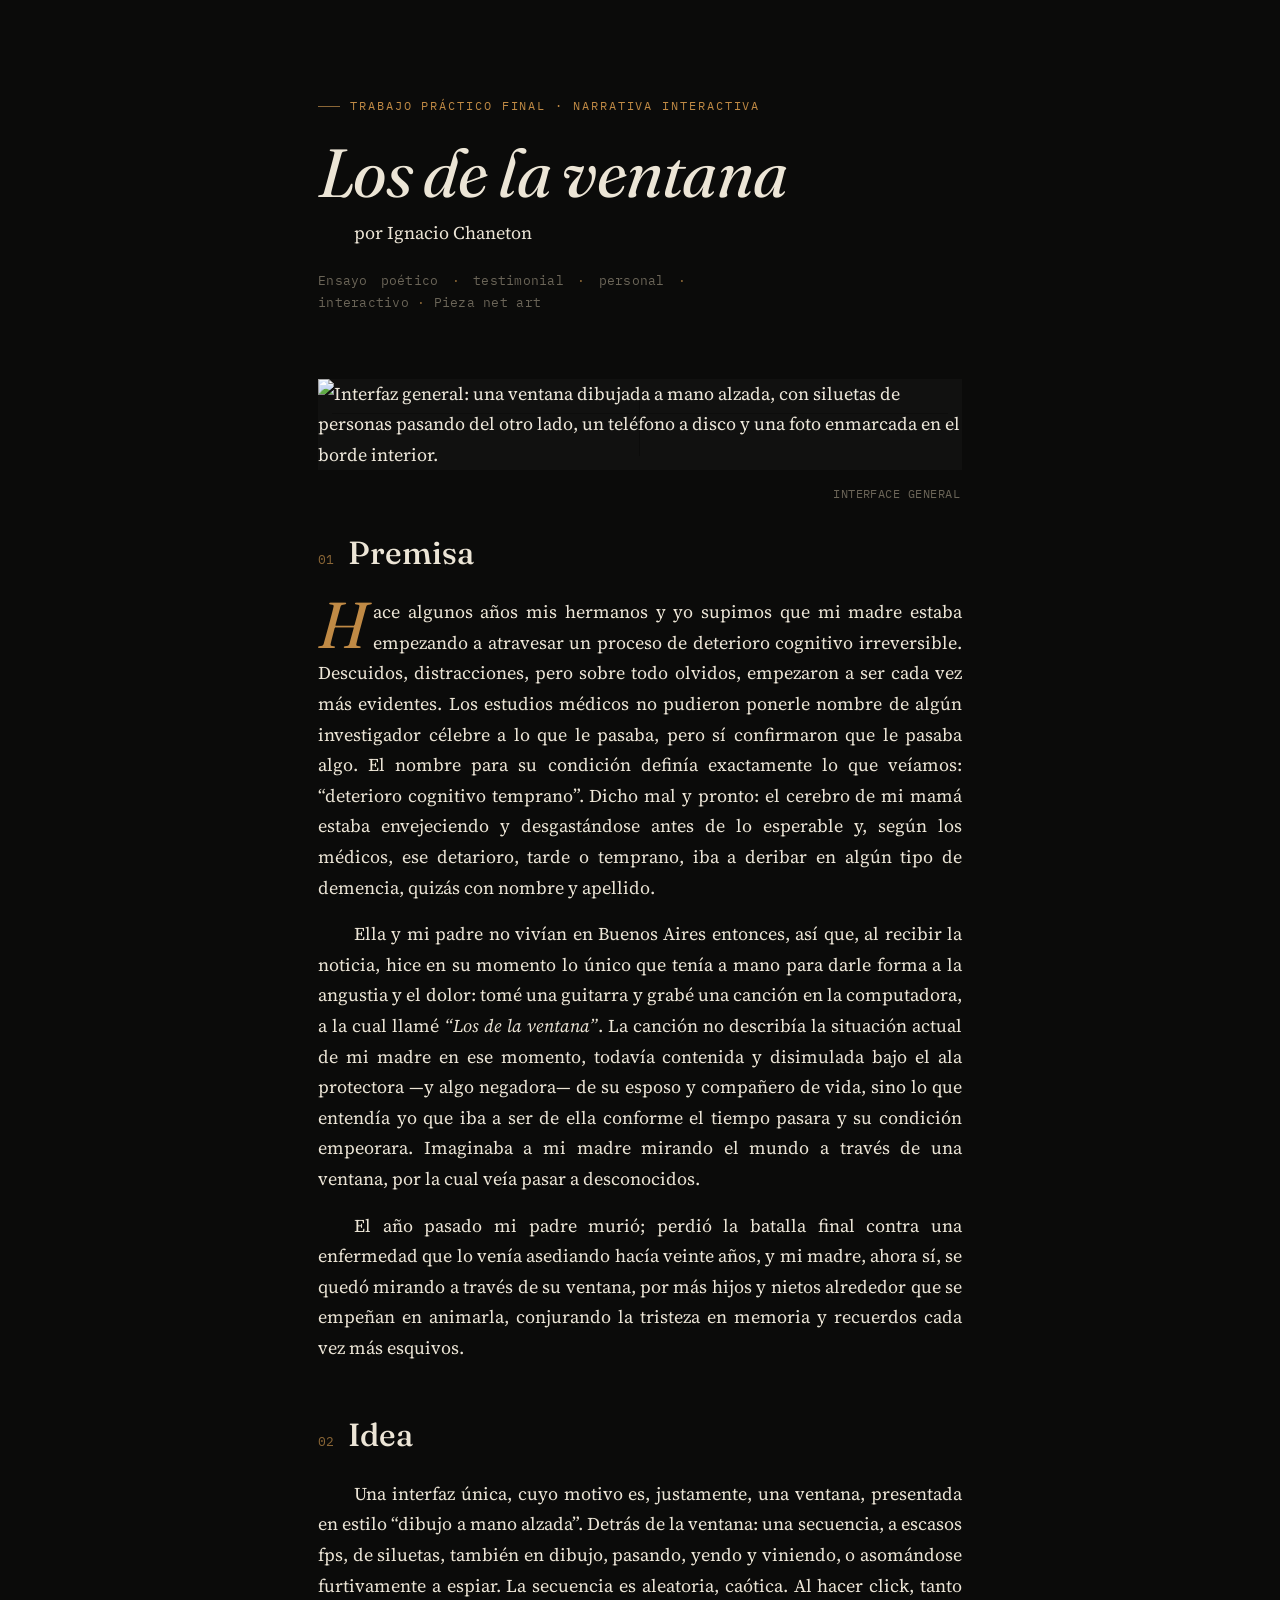
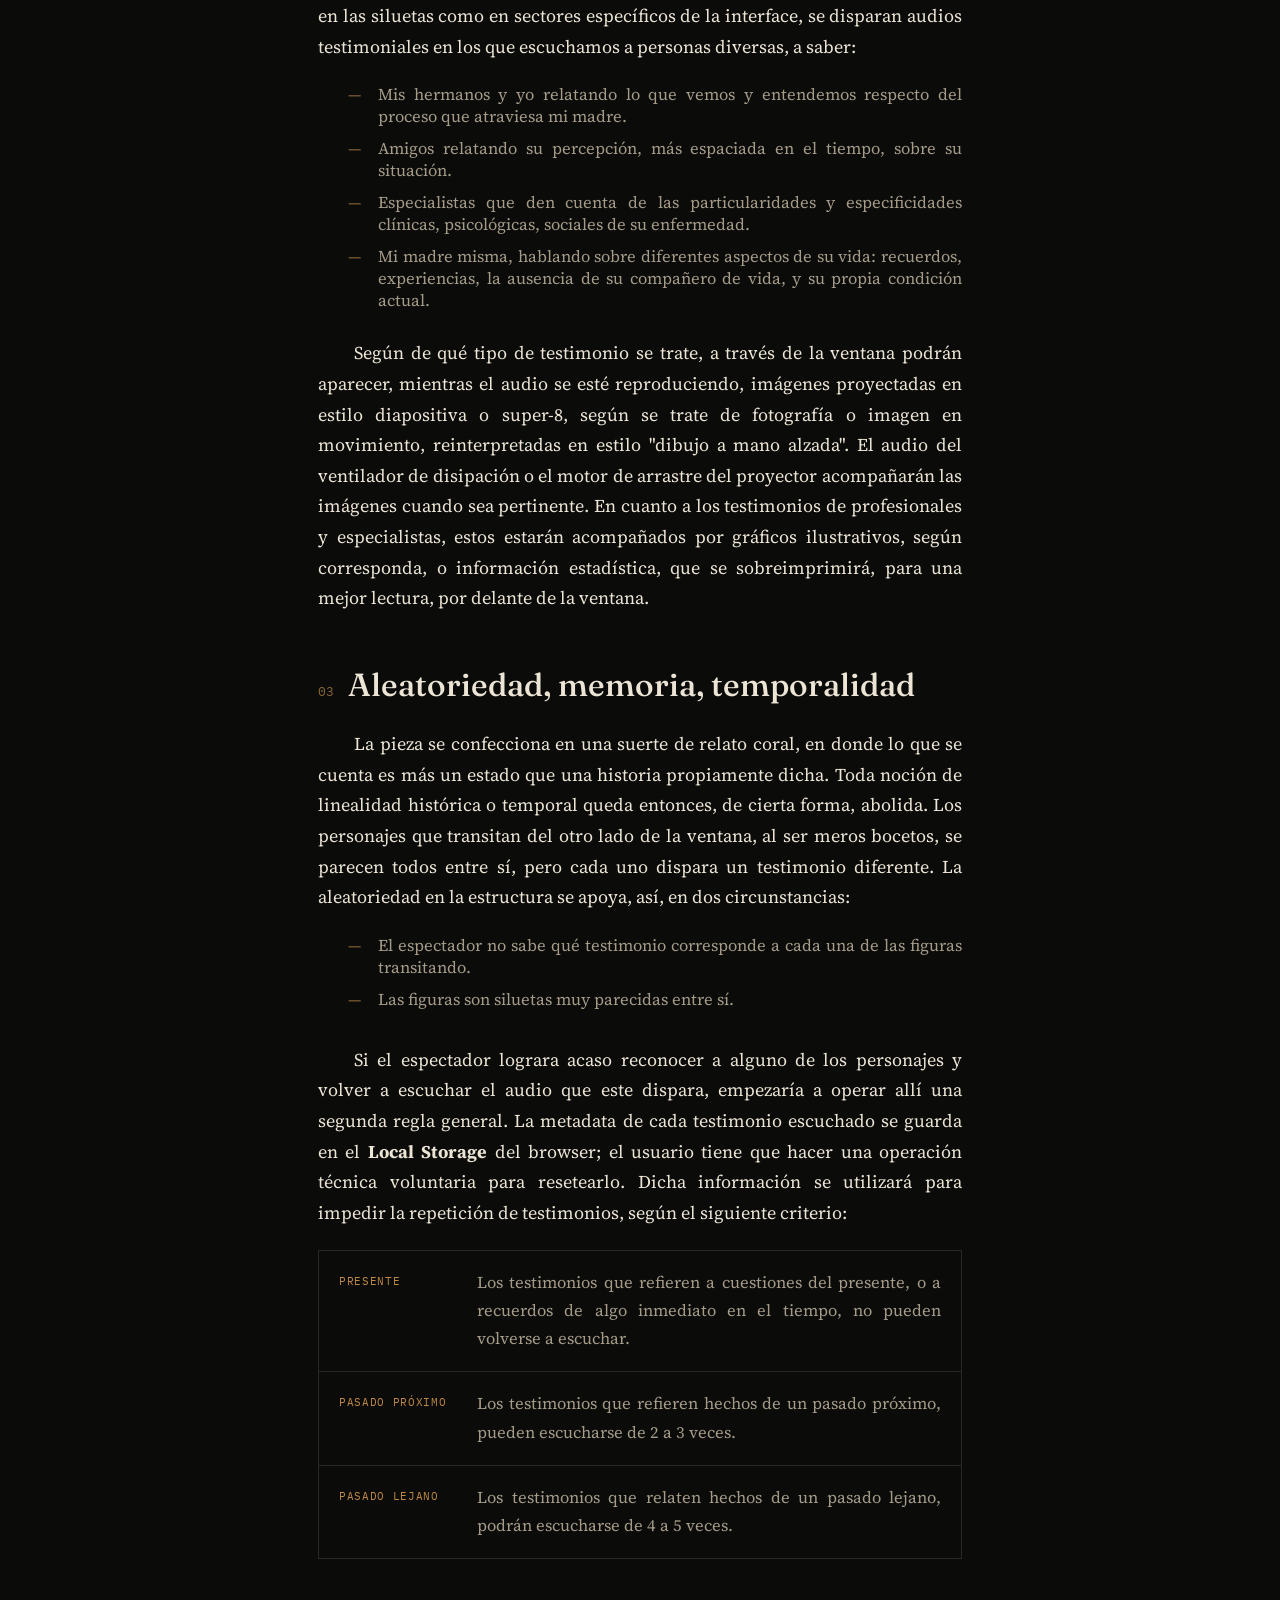
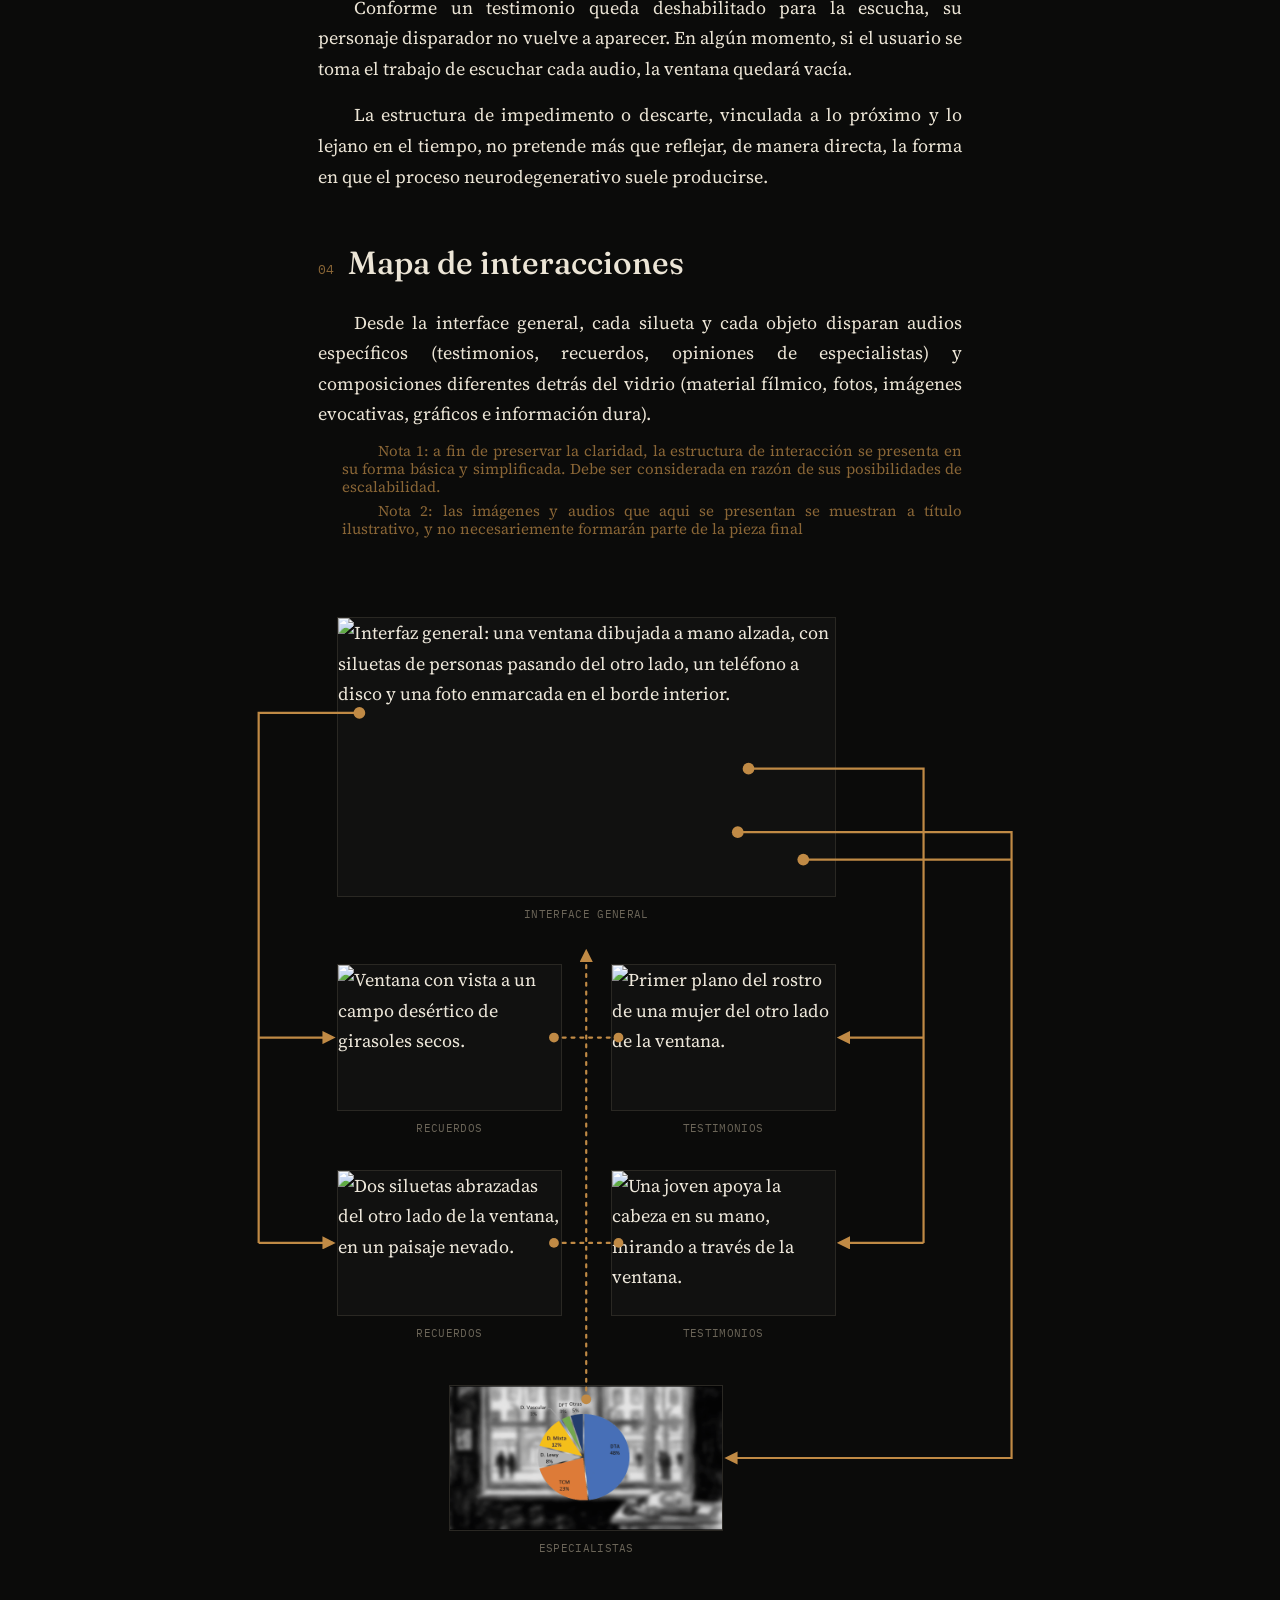
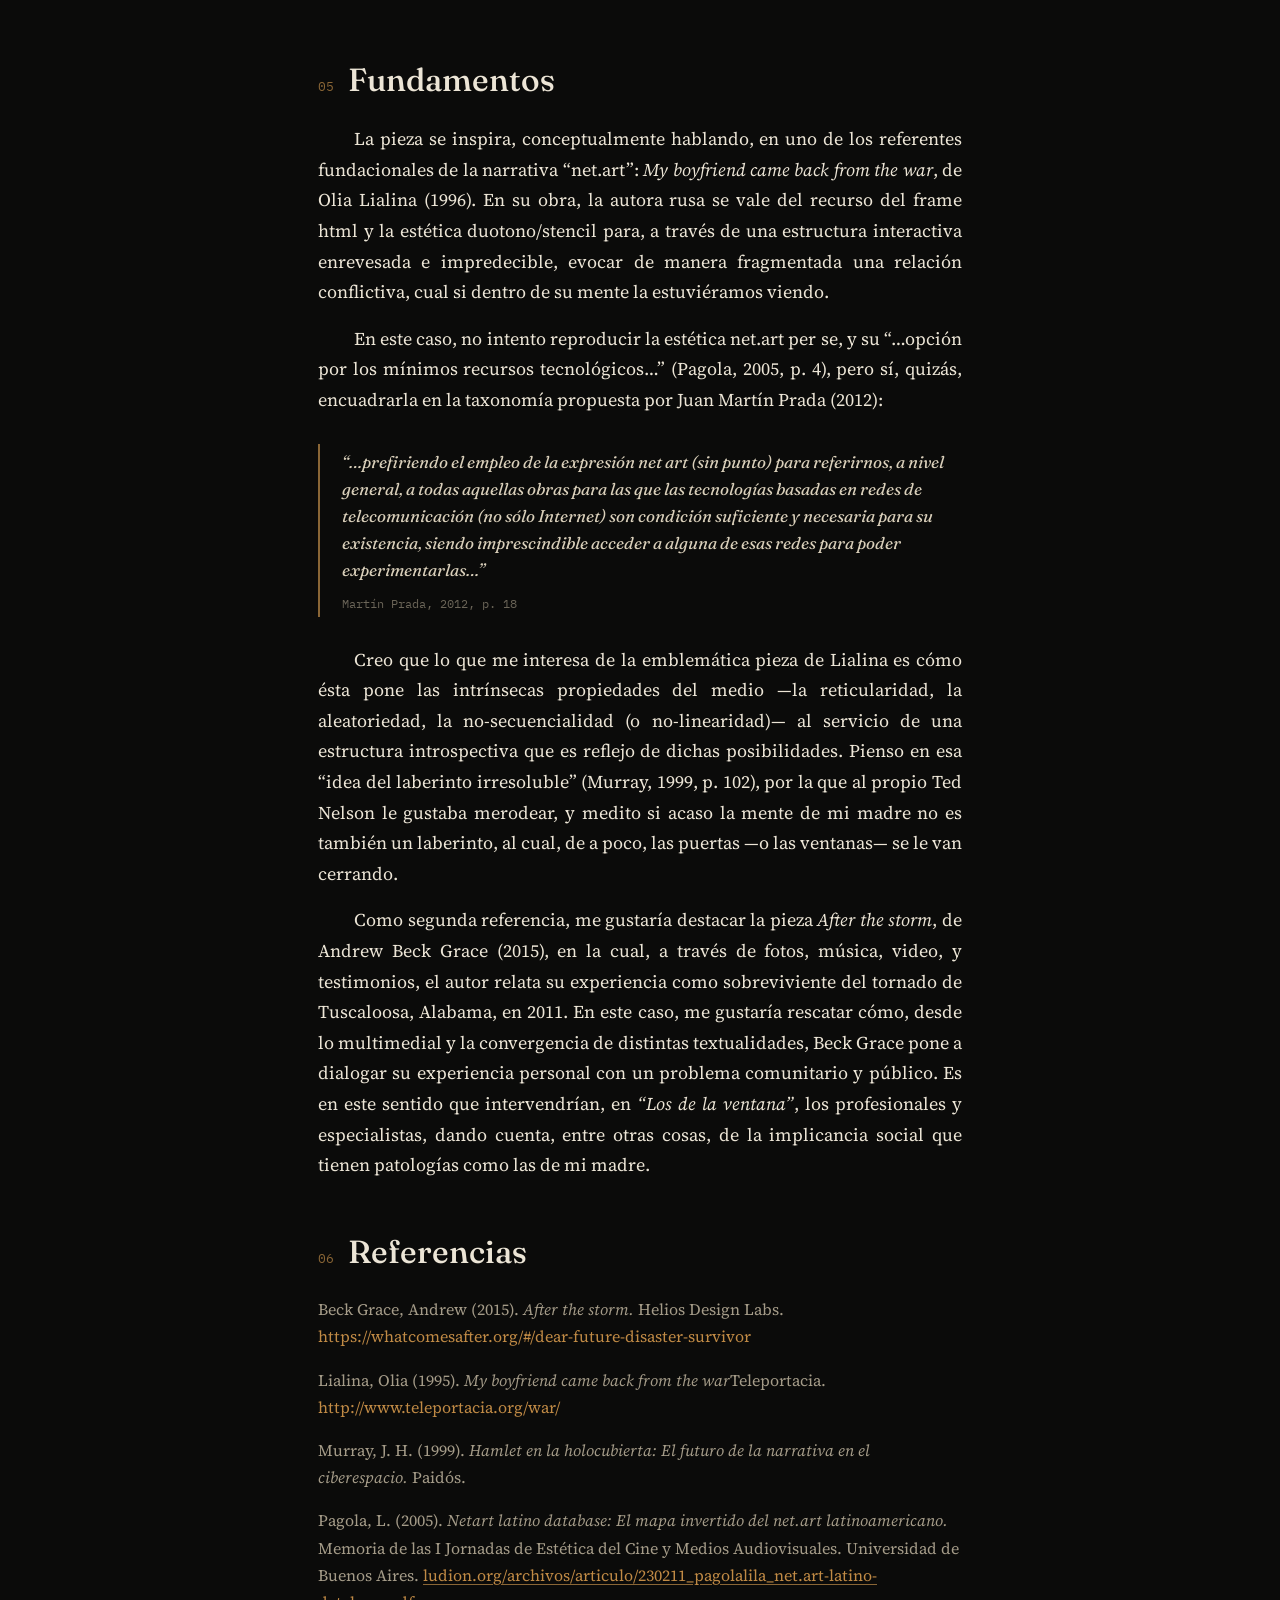
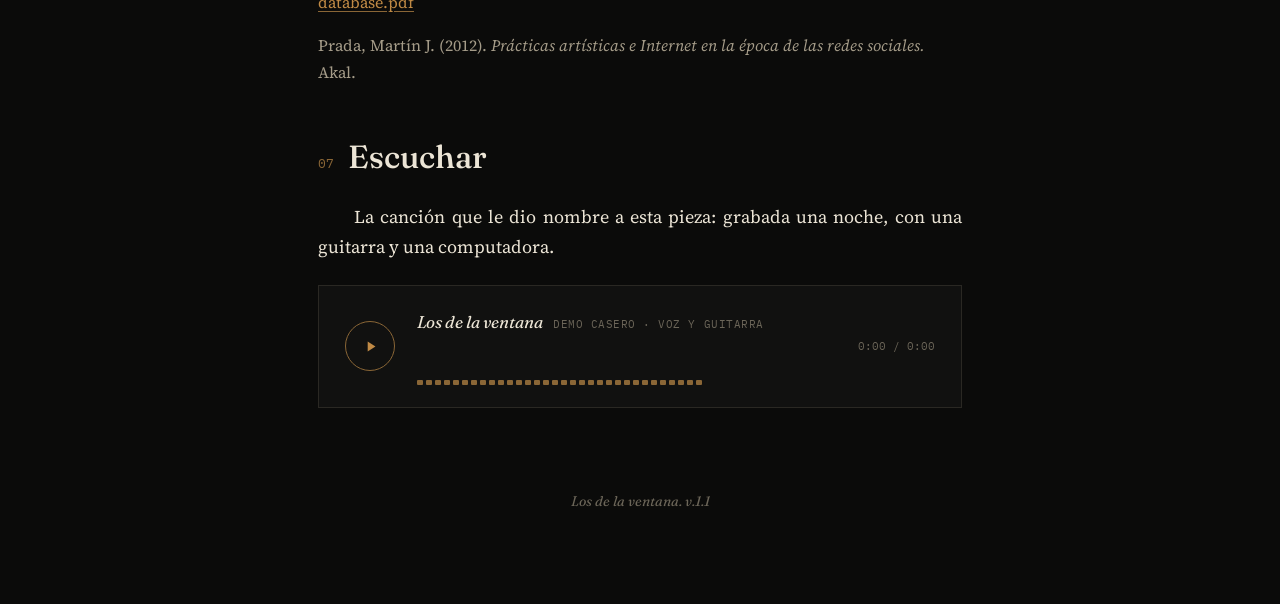
==== index.html @ 7e3f22b6 "cambios biblio" ====
<!DOCTYPE html>
<html lang="es">
<head>
<meta charset="UTF-8">
<meta name="viewport" content="width=device-width, initial-scale=1.0">
<title>Los de la ventana — Proyecto de narrativa net art</title>
<link rel="preconnect" href="https://fonts.googleapis.com">
<link rel="preconnect" href="https://fonts.gstatic.com" crossorigin>
<link href="https://fonts.googleapis.com/css2?family=Fraunces:ital,opsz,wght@0,9..144,300;0,9..144,400;0,9..144,600;1,9..144,400;1,9..144,500&family=Source+Serif+4:ital,opsz,wght@0,8..60,400;0,8..60,500;0,8..60,600;1,8..60,400&family=IBM+Plex+Mono:wght@400;500&display=swap" rel="stylesheet">
<link rel="stylesheet" href="style.css">
</head>
<body>

<div class="wrap">

  <header class="hero">
    <div class="eyebrow">Trabajo práctico final · Narrativa interactiva</div>
    <h1 class="title">Los de la ventana</h1>
    <p>por Ignacio Chaneton</p>
    <p class="tagline">
      <span>Ensayo poético</span><span>testimonial</span><span>personal</span><span>interactivo</span><span>Pieza net art</span>
    </p>

    <figure class="window-frame">
      <img src="imagen/Main_16fps.gif" alt="Interfaz general: una ventana dibujada a mano alzada, con siluetas de personas pasando del otro lado, un teléfono a disco y una foto enmarcada en el borde interior.">
      <div class="mullions"></div>
    </figure>
    <figcaption>Interface general</figcaption>
  </header>

  <section class="no-rule drop">
    <h2 class="head"><span class="num">01</span> Premisa</h2>
    <p>Hace algunos años mis hermanos y yo supimos que mi madre estaba empezando a atravesar un proceso de deterioro cognitivo irreversible. Descuidos, distracciones, pero sobre todo olvidos, empezaron a ser cada vez más evidentes. Los estudios médicos no pudieron ponerle nombre de algún investigador célebre a lo que le pasaba, pero sí confirmaron que le pasaba algo. El nombre para su condición definía exactamente lo que veíamos: “deterioro cognitivo temprano”. Dicho mal y pronto: el cerebro de mi mamá estaba envejeciendo y desgastándose antes de lo esperable y, según los médicos, ese detarioro, tarde o temprano, iba a deribar en algún tipo de demencia, quizás con nombre y apellido.</p>
    <p>Ella y mi padre no vivían en Buenos Aires entonces, así que, al recibir la noticia, hice en su momento lo único que tenía a mano para darle forma a la angustia y el dolor: tomé una guitarra y grabé una canción en la computadora, a la cual llamé <i>“Los de la ventana”</i>. La canción no describía la situación actual de mi madre en ese momento, todavía contenida y disimulada bajo el ala protectora —y algo negadora— de su esposo y compañero de vida, sino lo que entendía yo que iba a ser de ella conforme el tiempo pasara y su condición empeorara. Imaginaba a mi madre mirando el mundo a través de una ventana, por la cual veía pasar a desconocidos.</p>
    <p>El año pasado mi padre murió; perdió la batalla final contra una enfermedad que lo venía asediando hacía veinte años, y mi madre, ahora sí, se quedó mirando a través de su ventana, por más hijos y nietos alrededor que se empeñan en animarla, conjurando la tristeza en memoria y recuerdos cada vez más esquivos.</p>
  </section>

  <section>
    <h2 class="head"><span class="num">02</span> Idea</h2>
    <p>Una interfaz única, cuyo motivo es, justamente, una ventana, presentada en estilo “dibujo a mano alzada”. Detrás de la ventana: una secuencia, a escasos fps, de siluetas, también en dibujo, pasando, yendo y viniendo, o asomándose furtivamente a espiar. La secuencia es aleatoria, caótica. Al hacer click, tanto en las siluetas como en sectores específicos de la interface, se disparan audios testimoniales en los que escuchamos a personas diversas, a saber:</p>
    <ul class="conditions">
      <li>Mis hermanos y yo relatando lo que vemos y entendemos respecto del proceso que atraviesa mi madre.</li>
      <li>Amigos relatando su percepción, más espaciada en el tiempo, sobre su situación.</li>
      <li>Especialistas que den cuenta de las particularidades y especificidades clínicas, psicológicas, sociales de su enfermedad.</li>
      <li>Mi madre misma, hablando sobre diferentes aspectos de su vida: recuerdos, experiencias, la ausencia de su compañero de vida, y su propia condición actual.</li>
    </ul>
    <p style="margin-top:26px;">Según de qué tipo de testimonio se trate, a través de la ventana podrán aparecer, mientras el audio se esté reproduciendo, imágenes proyectadas en estilo diapositiva o super-8, según se trate de fotografía o imagen en movimiento, reinterpretadas en estilo "dibujo a mano alzada". El audio del ventilador de disipación o el motor de arrastre del proyector acompañarán las imágenes cuando sea pertinente. En cuanto a los testimonios de profesionales y especialistas, estos estarán acompañados por gráficos ilustrativos, según corresponda, o información estadística, que se sobreimprimirá, para una mejor lectura, por delante de la ventana.</p>
  </section>

  <section>
    <h2 class="head"><span class="num">03</span> Aleatoriedad, memoria, temporalidad</h2>
    <p>La pieza se confecciona en una suerte de relato coral, en donde lo que se cuenta es más un estado que una historia propiamente dicha. Toda noción de linealidad histórica o temporal queda entonces, de cierta forma, abolida. Los personajes que transitan del otro lado de la ventana, al ser meros bocetos, se parecen todos entre sí, pero cada uno dispara un testimonio diferente. La aleatoriedad en la estructura se apoya, así, en dos circunstancias:</p>

    <ul class="conditions" style="list-style:none; counter-reset:item;">
      <li>El espectador no sabe qué testimonio corresponde a cada una de las figuras transitando.</li>
      <li>Las figuras son siluetas muy parecidas entre sí.</li>
    </ul>

    <p style="margin-top:34px;">Si el espectador lograra acaso reconocer a alguno de los personajes y volver a escuchar el audio que este dispara, empezaría a operar allí una segunda regla general. La metadata de cada testimonio escuchado se guarda en el <b>Local Storage</b> del browser; el usuario tiene que hacer una operación técnica voluntaria para resetearlo. Dicha información se utilizará para impedir la repetición de testimonios, según el siguiente criterio:</p>

    <ul class="rules" style="margin-top:16px;">
      <li><span class="tag">Presente</span><p>Los testimonios que refieren a cuestiones del presente, o a recuerdos de algo inmediato en el tiempo, no pueden volverse a escuchar.</p></li>
      <li><span class="tag">Pasado próximo</span><p>Los testimonios que refieren hechos de un pasado próximo, pueden escucharse de 2 a 3 veces.</p></li>
      <li><span class="tag">Pasado lejano</span><p>Los testimonios que relaten hechos de un pasado lejano, podrán escucharse de 4 a 5 veces.</p></li>
    </ul>

    <p style="margin-top:34px;">Conforme un testimonio queda deshabilitado para la escucha, su personaje disparador no vuelve a aparecer. En algún momento, si el usuario se toma el trabajo de escuchar cada audio, la ventana quedará vacía.</p>
    <p>La estructura de impedimento o descarte, vinculada a lo próximo y lo lejano en el tiempo, no pretende más que reflejar, de manera directa, la forma en que el proceso neurodegenerativo suele producirse.</p>
  </section>

  <section>
    <h2 class="head"><span class="num">04</span> Mapa de interacciones</h2>
    <p class="gallery-intro">Desde la interface general, cada silueta y cada objeto disparan audios específicos (testimonios, recuerdos, opiniones de especialistas) y composiciones diferentes detrás del vidrio (material fílmico, fotos, imágenes evocativas, gráficos e información dura).</p>
    <p class="gallery-intro nota">Nota 1: a fin de preservar la claridad, la estructura de interacción se presenta en su forma básica y simplificada. Debe ser considerada en razón de sus posibilidades de escalabilidad.</p>
    <p class="gallery-intro nota">Nota 2: las imágenes y audios que aqui se presentan se muestran a título ilustrativo, y no necesariemente formarán parte de la pieza final</p>
    
    


    <div class="interaction-map-wrap">
      <div class="interaction-map">

        <svg class="imap-arrows" viewBox="0 0 900 1040" preserveAspectRatio="none" aria-hidden="true">
          <defs>
            <marker id="imapArrow" viewBox="0 0 10 10" refX="8" refY="5" markerWidth="6" markerHeight="6" orient="auto-start-reverse">
              <path d="M0,0 L10,5 L0,10 Z" fill="#c08a45"/>
            </marker>
          </defs>

          <!-- tronco izquierdo: retrato enmarcado -->
          <path d="M163,138 L60,138 L60,680" fill="none" stroke="#c08a45" stroke-width="2.25"/>
          <path d="M60,470 L136,470" fill="none" stroke="#c08a45" stroke-width="2.25" marker-end="url(#imapArrow)"/>
          <path d="M60,680 L136,680" fill="none" stroke="#c08a45" stroke-width="2.25" marker-end="url(#imapArrow)"/>

          <!-- tronco derecho: pareja tomada de la mano -->
          <path d="M561,195 L740,195 L740,680" fill="none" stroke="#c08a45" stroke-width="2.25"/>
          <path d="M740,470 L654,470" fill="none" stroke="#c08a45" stroke-width="2.25" marker-end="url(#imapArrow)"/>
          <path d="M740,680 L654,680" fill="none" stroke="#c08a45" stroke-width="2.25" marker-end="url(#imapArrow)"/>

          <!-- tronco exterior derecho: teléfono / libreta -->
          <path d="M550,260 L830,260 L830,900 L539,900" fill="none" stroke="#c08a45" stroke-width="2.25" marker-end="url(#imapArrow)"/>
          <path d="M617,288 L830,288" fill="none" stroke="#c08a45" stroke-width="2.25"/>

          <circle cx="163" cy="138" r="6" fill="#c08a45"/>
          <circle cx="561" cy="195" r="6" fill="#c08a45"/>
          <circle cx="550" cy="260" r="6" fill="#c08a45"/>
          <circle cx="617" cy="288" r="6" fill="#c08a45"/>

          <!-- eje punteado central: memoria compartida entre las cuatro celdas -->
          <path d="M395,840 L395,382" fill="none" stroke="#c08a45" stroke-width="2.25" stroke-dasharray="3 6" stroke-linecap="round" marker-end="url(#imapArrow)"/>
          <path d="M362,470 L428,470" fill="none" stroke="#c08a45" stroke-width="2.25" stroke-dasharray="3 6" stroke-linecap="round"/>
          <path d="M362,680 L428,680" fill="none" stroke="#c08a45" stroke-width="2.25" stroke-dasharray="3 6" stroke-linecap="round"/>
          <circle cx="362" cy="470" r="5" fill="#c08a45"/>
          <circle cx="428" cy="470" r="5" fill="#c08a45"/>
          <circle cx="362" cy="680" r="5" fill="#c08a45"/>
          <circle cx="428" cy="680" r="5" fill="#c08a45"/>
          <circle cx="395" cy="840" r="5" fill="#c08a45"/>
        </svg>

        <figure class="imap-el imap-main">
          <img src="imagen/Main_16fps.gif" alt="Interfaz general: una ventana dibujada a mano alzada, con siluetas de personas pasando del otro lado, un teléfono a disco y una foto enmarcada en el borde interior.">
        </figure>
        <div class="imap-cap imap-cap-main">Interface general</div>

        <figure class="imap-el imap-r1c1 imap-clickable" data-audio="audio/Audio_Desierto.mp3" data-label="Recuerdos">
          <img src="imagen/Desierto_16fps.gif" alt="Ventana con vista a un campo desértico de girasoles secos.">
        </figure>
        <div class="imap-cap imap-cap-r1c1">Recuerdos</div>

        <figure class="imap-el imap-r1c2 imap-clickable" data-audio="audio/Audio_MariaSol.mp3" data-label="Testimonios">
          <img src="imagen/MariaSol_1_16fps.gif" alt="Primer plano del rostro de una mujer del otro lado de la ventana.">
        </figure>
        <div class="imap-cap imap-cap-r1c2">Testimonios</div>

        <figure class="imap-el imap-r2c1 imap-clickable" data-audio="audio/Audio_Nieve.mp3" data-label="Recuerdos">
          <img src="imagen/Nieve_16fps.gif" alt="Dos siluetas abrazadas del otro lado de la ventana, en un paisaje nevado.">
        </figure>
        <div class="imap-cap imap-cap-r2c1">Recuerdos</div>

        <figure class="imap-el imap-r2c2 imap-clickable" data-audio="audio/Audio_Tata.mp3" data-label="Testimonios">
          <img src="imagen/MariaSol_2_16fps.gif" alt="Una joven apoya la cabeza en su mano, mirando a través de la ventana.">
        </figure>
        <div class="imap-cap imap-cap-r2c2">Testimonios</div>

        <figure class="imap-el imap-specialists imap-clickable" data-audio="audio/Audio_Crivelli.mp3" data-label="Especialistas">
          <img src="imagen/Graf_16fps.gif" alt="Gráfico circular sobreimpreso sobre la ventana, con la distribución de tipos de demencia: DTA 48%, TCM 23%, D. Mixta 12%, D. Lewy 8%, D. Vascular 1%, DFT 3%, Otras 5%.">
        </figure>
        <div class="imap-cap imap-cap-specialists">Especialistas</div>

      </div>
    </div>
  </section>

  <section>
    <h2 class="head"><span class="num">05</span> Fundamentos</h2>
    <p>La pieza se inspira, conceptualmente hablando, en uno de los referentes fundacionales de la narrativa “net.art”: <em>My boyfriend came back from the war</em>, de Olia Lialina (1996). En su obra, la autora rusa se vale del recurso del frame html y la estética duotono/stencil para, a través de una estructura interactiva enrevesada e impredecible, evocar de manera fragmentada una relación conflictiva, cual si dentro de su mente la estuviéramos viendo.</p>
    <p>En este caso, no intento reproducir la estética net.art per se, y su “…opción por los mínimos recursos tecnológicos…” (Pagola, 2005, p. 4), pero sí, quizás, encuadrarla en la taxonomía propuesta por Juan Martín Prada (2012):</p>

    <blockquote>
      “…prefiriendo el empleo de la expresión net art (sin punto) para referirnos, a nivel general, a todas aquellas obras para las que las tecnologías basadas en redes de telecomunicación (no sólo Internet) son condición suficiente y necesaria para su existencia, siendo imprescindible acceder a alguna de esas redes para poder experimentarlas…”
      <cite>Martín Prada, 2012, p. 18</cite>
    </blockquote>

    <p>Creo que lo que me interesa de la emblemática pieza de Lialina es cómo ésta pone las intrínsecas propiedades del medio —la reticularidad, la aleatoriedad, la no-secuencialidad (o no-linearidad)— al servicio de una estructura introspectiva que es reflejo de dichas posibilidades. Pienso en esa “idea del laberinto irresoluble” (Murray, 1999, p. 102), por la que al propio Ted Nelson le gustaba merodear, y medito si acaso la mente de mi madre no es también un laberinto, al cual, de a poco, las puertas —o las ventanas— se le van cerrando.</p>

    <p>Como segunda referencia, me gustaría destacar la pieza <em>After the storm</em>, de Andrew Beck Grace (2015), en la cual, a través de fotos, música, video, y testimonios, el autor relata su experiencia como sobreviviente del tornado de Tuscaloosa, Alabama, en 2011. En este caso, me gustaría rescatar cómo, desde lo multimedial y la convergencia de distintas textualidades, Beck Grace pone a dialogar su experiencia personal con un problema comunitario y público. Es en este sentido que intervendrían, en <i>“Los de la ventana”</i>, los profesionales y especialistas, dando cuenta, entre otras cosas, de la implicancia social que tienen patologías como las de mi madre.</p>
  </section>

  <section>
    <h2 class="head"><span class="num">06</span> Referencias</h2>
    <ul class="refs">
      <li>Beck Grace, Andrew (2015). <em>After the storm.</em> Helios Design Labs. <a>https://whatcomesafter.org/#/dear-future-disaster-survivor</a></li>
      <li>Lialina, Olia (1995). <em>My boyfriend came back from the war</em>Teleportacia. <a>http://www.teleportacia.org/war/</a></li>
      <li>Murray, J. H. (1999). <em>Hamlet en la holocubierta: El futuro de la narrativa en el ciberespacio.</em> Paidós.</li>
      <li>Pagola, L. (2005). <em>Netart latino database: El mapa invertido del net.art latinoamericano.</em> Memoria de las I Jornadas de Estética del Cine y Medios Audiovisuales. Universidad de Buenos Aires. <a href="https://ludion.org/archivos/articulo/230211_pagolalila_net.art-latino-database.pdf" target="_blank" rel="noopener">ludion.org/archivos/articulo/230211_pagolalila_net.art-latino-database.pdf</a></li>
      <li>Prada, Martín J. (2012). <em>Prácticas artísticas e Internet en la época de las redes sociales.</em> Akal.</li>
      
    </ul>
  </section>

  <section>
    <h2 class="head"><span class="num">07</span> Escuchar</h2>
    <p>La canción que le dio nombre a esta pieza: grabada una noche, con una guitarra y una computadora.</p>

    <div class="audio-player" id="audioPlayer">
      <button class="player-toggle" id="playerToggle" type="button" aria-label="Reproducir">
        <svg class="icon-play" viewBox="0 0 24 24" fill="currentColor"><path d="M8 5v14l11-7z"/></svg>
        <svg class="icon-pause" viewBox="0 0 24 24" fill="currentColor" style="display:none;"><path d="M6 5h4v14H6zM14 5h4v14h-4z"/></svg>
      </button>

      <div class="player-body">
        <div class="player-heading">
          <span class="player-title">Los de la ventana</span>
          <span class="player-sub">Demo casero · voz y guitarra</span>
        </div>
        <div class="waveform idle" id="waveform"></div>
      </div>

      <div class="player-time">
        <span id="playerCurrent">0:00</span> / <span id="playerDuration">0:00</span>
      </div>
    </div>

    <audio id="playerAudio" src="audio/Los_de_la_ventana.mp3" preload="none"></audio>
  </section>

  <footer>
    <div class="mark">Los de la ventana. v.1.1</div>
  </footer>

</div>

<div class="imap-modal" id="imapModal" aria-hidden="true">
  <div class="imap-modal-inner">
    <img id="imapModalImg" src="" alt="">
    <div class="imap-modal-cap" id="imapModalCap"></div>
  </div>
</div>

<script src="script.js"></script>
</body>
</html>
---- style.css ----
:root{
    --bg:#0b0b0a;
    --bg-raised:#111110;
    --ink:#ece5d6;
    --ink-dim:#a49b88;
    --ink-faint:#6b6558;
    --brass:#c08a45;
    --brass-dim:#8a6636;
    --moss:#5f6e57;
    --rule:#2a2823;
    --glass: rgba(236,229,214,0.06);
    --maxw: 700px;
  }

  *{box-sizing:border-box;}
  html{scroll-behavior:smooth;}

  body{
    margin:0;
    background:
      radial-gradient(ellipse 900px 500px at 50% -10%, rgba(192,138,69,0.07), transparent 60%),
      var(--bg);
    color:var(--ink);
    font-family:'Source Serif 4', Georgia, serif;
    font-size:18px;
    line-height:1.7;
    -webkit-font-smoothing:antialiased;
  }

  ::selection{ background:var(--brass); color:#0b0b0a; }

  a{ color:var(--brass); text-decoration-color:var(--brass-dim); text-underline-offset:3px; }
  a:hover{ color:#dba55e; }

  .wrap{
    max-width:var(--maxw);
    margin:0 auto;
    padding:0 28px;
  }

  /* ---------- Header / Hero ---------- */

  header.hero{
    padding:96px 0 0 0;
    position:relative;
  }

  .eyebrow{
    font-family:'IBM Plex Mono', monospace;
    font-size:12px;
    letter-spacing:0.16em;
    text-transform:uppercase;
    color:var(--brass);
    display:flex;
    align-items:center;
    gap:10px;
    margin-bottom:22px;
  }
  .eyebrow::before{
    content:"";
    width:22px;
    height:1px;
    background:var(--brass-dim);
    display:inline-block;
  }

  h1.title{
    font-family:'Fraunces', serif;
    font-optical-sizing:auto;
    font-weight:400;
    font-style:italic;
    font-size:clamp(42px, 8vw, 68px);
    line-height:1.02;
    margin:0 0 10px 0;
    color:var(--ink);
    letter-spacing:-0.01em;
  }

  .tagline{
    font-family:'IBM Plex Mono', monospace;
    font-size:13px;
    color:var(--ink-dim);
    letter-spacing:0.02em;
    margin:0 0 64px 0;
    max-width:46ch;
    text-indent: 0;
  }
  .tagline span{ color:var(--ink-faint); }
  .tagline span:not(:last-child)::after{ content:" · "; color:var(--brass-dim); }

  /* window frame around hero image */
  .window-frame{
    position:relative;
    /* border:1px solid var(--rule); */
    background:var(--bg-raised);
    /* padding:14px; */
    margin:0 0 6px 0;
  }
  .window-frame img{
    display:block;
    width:100%;
    height:auto;
    filter: grayscale(15%) contrast(1.03);
  }
  .window-frame .mullions{
    position:absolute;
    inset:14px;
    pointer-events:none;
    background:
      linear-gradient(to right, transparent calc(50% - 0.5px), rgba(11,11,10,0.35) calc(50% - 0.5px), rgba(11,11,10,0.35) calc(50% + 0.5px), transparent calc(50% + 0.5px)),
      linear-gradient(to bottom, transparent calc(33% - 0.5px), rgba(11,11,10,0.28) calc(33% - 0.5px), rgba(11,11,10,0.28) calc(33% + 0.5px), transparent calc(33% + 0.5px));
    mix-blend-mode:multiply;
  }

  figcaption, .cap{
    font-family:'IBM Plex Mono', monospace;
    font-size:11.5px;
    letter-spacing:0.04em;
    color:var(--ink-faint);
    text-align:right;
    padding:8px 2px 0 2px;
    text-transform:uppercase;
  }
  .cap .file{
    color:var(--brass);
    text-transform:none;
    letter-spacing:0;
  }

  /* ---------- Sections ---------- */

  section{
    
    padding:22px 0;
    /* border-top:1px solid var(--rule); */
  }
  section.no-rule{ border-top:none; }

  h2.head{
    font-family:'Fraunces', serif;
    font-weight:500;
    font-size:clamp(26px, 4vw, 32px);
    color:var(--ink);
    margin:0 0 17px 0;
    display:flex;
    align-items:baseline;
    gap:14px;
  }
  h2.head .num{
    font-family:'IBM Plex Mono', monospace;
    font-size:13px;
    color:var(--brass-dim);
    font-weight:400;
  }

  p{ 
    margin:0 0 22px 0; 
    color:var(--ink); 
    text-align: justify;
    text-indent: 36px;
  }
  p:last-child{ margin-bottom:0; }

  section p + p{ margin-top:-6px; }

  .drop p:first-of-type{
    text-indent: 0px;
  }

  .drop p:first-of-type::first-letter{
    font-family:'Fraunces', serif;
    font-style:italic;
    font-size:3.6em;
    float:left;
    line-height:0.78;
    padding:0.04em 0.09em 0 0;
    color:var(--brass);
  }

  .lede{
    font-family:'Fraunces', serif;
    font-style:italic;
    font-weight:400;
    font-size:22px;
    line-height:1.5;
    color:#d9cfba;
    margin-bottom:34px;
  }

  /* rules list (aleatoriedad) */
  .rules{
    list-style:none;
    margin:26px 0 0 0;
    padding:0;
    border:1px solid var(--rule);
  }
  .rules li{
    padding:18px 20px;
    display:grid;
    grid-template-columns:120px 1fr;
    gap:18px;
    border-bottom:1px solid var(--rule);
    align-items:start;
  }
  .rules li:last-child{ border-bottom:none; }
  .rules .tag{
    font-family:'IBM Plex Mono', monospace;
    font-size:11px;
    letter-spacing:0.06em;
    text-transform:uppercase;
    color:var(--brass);
    padding-top:3px;
  }
  .rules p{ margin:0; 
    color:var(--ink-dim); 
    font-size:16.5px;
    text-indent: 0;
   }

  .conditions{
    margin:20px 0 0 30px; 
    padding:0;
    list-style:none;
    display:grid;
    gap:10px;
  }
  .conditions li{
    padding-left:30px;
    position:relative;
    color:var(--ink-dim);
    font-size:16.5px;
    line-height: 22px;
    text-align: justify;
  }
  .conditions li::before{
    content:"—";
    position:absolute;
    left:0;
    color:var(--brass-dim);
  }

  /* gallery grid */
  .gallery-intro{ margin-bottom:18px; }
  .gallery-intro.nota{ 
    color:var(--brass-dim);
    font-size: smaller;
    margin-left: 24px;
    margin-bottom: 12px;
    text-align: justify;
    
    line-height: 18px;
  
  }
  .gallery{
    display:grid;
    grid-template-columns:1fr 1fr;
    gap:2px;
    background:var(--rule);
    border:1px solid var(--rule);
  }
  .gallery .cell{
    background:var(--bg);
    padding:16px 16px 14px 16px;
  }
  .gallery .cell.wide{ grid-column:1 / -1; }
  .gallery figure{ margin:0; }
  .gallery img{
    display:block;
    width:100%;
    height:220px;
    object-fit:cover;
    filter: grayscale(15%) contrast(1.03);
  }
  .gallery .label{
    font-family:'IBM Plex Mono', monospace;
    font-size:11px;
    color:var(--ink-faint);
    text-transform:uppercase;
    letter-spacing:0.05em;
    margin-top:10px;
  }
  .gallery .label .file{
    display:block;
    color:var(--brass);
    text-transform:none;
    letter-spacing:0;
    margin-top:3px;
    font-size:12px;
  }

  @media (max-width:560px){
    .gallery{ grid-template-columns:1fr; }
    .gallery img{ height:200px; }
    .rules li{ grid-template-columns:1fr; gap:6px; }
  }

  /* ---------- Mapa de interacciones (diagrama) ---------- */
  .interaction-map-wrap{
    position:relative;
    left:50%;
    transform:translateX(-50%);
    width:min(880px, 96vw);
    margin:40px 0 14px 0;
  }
  .interaction-map{
    position:relative;
    width:100%;
    aspect-ratio:900/1040;
    container-type:inline-size;
  }
  .interaction-map .imap-el{
    position:absolute;
    margin:0;
    overflow:hidden;
    background:var(--bg-raised);
    border:1px solid var(--rule);
  }
  .interaction-map .imap-el img{
    display:block;
    width:100%;
    height:100%;
    filter: grayscale(15%) contrast(1.03);
  }
  .interaction-map svg.imap-arrows{
    position:absolute;
    inset:0;
    width:100%;
    height:100%;
    z-index:2;
    pointer-events:none;
  }
  .interaction-map .imap-cap{
    position:absolute;
    text-align:center;
    font-family:'IBM Plex Mono', monospace;
    font-size:11px;
    font-size:clamp(6.5px, 1.55cqw, 11px);
    line-height:1.35;
    letter-spacing:0.03em;
    color:var(--ink-faint);
    text-transform:uppercase;
    z-index:1;
  }
  .interaction-map .imap-cap .file{
    color:var(--brass);
    text-transform:none;
    letter-spacing:0;
    display:inline-block;
  }

  .imap-main{ left:15.56%; top:3.85%; width:56.67%; height:27.50%; }
  .imap-cap-main{ left:15.56%; width:56.67%; top:32.31%; }

  .imap-r1c1{ left:15.56%; top:37.98%; width:25.56%; height:14.42%; }
  .imap-r1c2{ left:46.67%; top:37.98%; width:25.56%; height:14.42%; }
  .imap-r2c1{ left:15.56%; top:58.17%; width:25.56%; height:14.42%; }
  .imap-r2c2{ left:46.67%; top:58.17%; width:25.56%; height:14.42%; }

  .imap-cap-r1c1{ left:15.56%; width:25.56%; top:53.37%; }
  .imap-cap-r1c2{ left:46.67%; width:25.56%; top:53.37%; }
  .imap-cap-r2c1{ left:15.56%; width:25.56%; top:73.56%; }
  .imap-cap-r2c2{ left:46.67%; width:25.56%; top:73.56%; }

  .imap-specialists{ left:28.33%; top:79.33%; width:31.11%; height:14.42%; }
  .imap-cap-specialists{ left:28.33%; width:31.11%; top:94.71%; }

  /* clickable states */
  .interaction-map .imap-clickable{ cursor:pointer; }
  .interaction-map .imap-clickable img{ transition:filter .35s ease; }
  .interaction-map .imap-clickable:hover img,
  .interaction-map .imap-clickable:focus-visible img{
    filter:grayscale(0%) contrast(1.08) brightness(1.08);
  }
  .interaction-map .imap-clickable:focus-visible{
    outline:1px solid var(--brass);
    outline-offset:2px;
  }
  .interaction-map .imap-clickable::after{
    content:"▶";
    position:absolute;
    right:6%;
    bottom:8%;
    width:24px;
    height:24px;
    border-radius:50%;
    background:rgba(11,11,10,0.7);
    border:1px solid var(--brass-dim);
    color:var(--brass);
    display:flex;
    align-items:center;
    justify-content:center;
    font-size:9px;
    padding-left:2px;
    opacity:0;
    transition:opacity .25s ease;
    pointer-events:none;
  }
  .interaction-map .imap-clickable:hover::after,
  .interaction-map .imap-clickable:focus-visible::after{
    opacity:1;
  }

  /* ---------- Modal (imágenes expandidas + audio) ---------- */
  .imap-modal{
    position:fixed;
    inset:0;
    background:rgba(11,11,10,0.9);
    display:flex;
    align-items:center;
    justify-content:center;
    padding:32px;
    opacity:0;
    visibility:hidden;
    transition:opacity .3s ease;
    z-index:1000;
  }
  .imap-modal.open{
    opacity:1;
    visibility:visible;
  }
  .imap-modal-inner{
    position:relative;
    max-width:min(880px, 92vw);
    max-height:88vh;
    background:var(--bg-raised);
    border:1px solid var(--rule);
    padding:16px 16px 14px 16px;
    box-shadow:0 30px 90px rgba(0,0,0,0.65);
    transform:scale(0.96);
    transition:transform .3s ease;
  }
  .imap-modal.open .imap-modal-inner{
    transform:scale(1);
  }
  .imap-modal-inner img{
    display:block;
    max-width:100%;
    max-height:70vh;
    width:auto;
    height:auto;
    margin:0 auto;
    filter:grayscale(15%) contrast(1.03);
  }
  .imap-modal-cap{
    font-family:'IBM Plex Mono', monospace;
    font-size:12px;
    letter-spacing:0.06em;
    text-transform:uppercase;
    color:var(--ink-dim);
    text-align:center;
    padding-top:14px;
  }
  .imap-modal-hint{
    font-family:'IBM Plex Mono', monospace;
    font-size:10px;
    letter-spacing:0.04em;
    color:var(--ink-faint);
    text-align:center;
    padding-top:6px;
  }

  /* ---------- Reproductor de audio (canción) ---------- */
  .audio-player{
    display:flex;
    align-items:center;
    gap:22px;
    margin-top:8px;
    padding:22px 26px;
    border:1px solid var(--rule);
    background:var(--bg-raised);
  }

  .player-toggle{
    flex:0 0 auto;
    width:50px;
    height:50px;
    border-radius:50%;
    border:1px solid var(--brass-dim);
    background:transparent;
    color:var(--brass);
    display:flex;
    align-items:center;
    justify-content:center;
    cursor:pointer;
    transition:background .25s ease, color .25s ease, border-color .25s ease;
  }
  .player-toggle:hover,
  .player-toggle:focus-visible{
    background:var(--brass);
    border-color:var(--brass);
    color:#0b0b0a;
    outline:none;
  }
  .player-toggle svg{ width:17px; height:17px; }

  .player-body{
    flex:1 1 auto;
    min-width:0;
    display:flex;
    flex-direction:column;
    gap:10px;
  }
  .player-heading{
    display:flex;
    align-items:baseline;
    gap:10px;
    flex-wrap:wrap;
  }
  .player-title{
    font-family:'Fraunces', serif;
    font-style:italic;
    font-size:17px;
    color:var(--ink);
  }
  .player-sub{
    font-family:'IBM Plex Mono', monospace;
    font-size:10.5px;
    letter-spacing:0.05em;
    text-transform:uppercase;
    color:var(--ink-faint);
  }

  .waveform{
    display:flex;
    align-items:flex-end;
    gap:3px;
    height:38px;
    cursor:pointer;
  }
  .waveform .bar{
    flex:1 1 auto;
    min-width:2px;
    max-width:6px;
    height:14%;
    background:var(--brass-dim);
    border-radius:1px;
    transform-origin:bottom;
  }
  .audio-player.playing .waveform .bar{
    background:var(--brass);
  }
  .waveform.idle .bar{
    animation:barIdle 2.4s ease-in-out infinite;
    animation-delay:var(--d, 0s);
  }
  @keyframes barIdle{
    0%, 100%{ height:10%; }
    50%{ height:38%; }
  }

  .player-time{
    flex:0 0 auto;
    font-family:'IBM Plex Mono', monospace;
    font-size:11px;
    color:var(--ink-faint);
    white-space:nowrap;
  }

  @media (max-width:560px){
    .audio-player{ flex-wrap:wrap; padding:20px; }
    .player-body{ order:3; flex:1 1 100%; }
    .player-time{ order:2; }
  }

  /* fundamentos / quotes */
  blockquote{
    margin:28px 0;
    padding:4px 0 4px 22px;
    border-left:2px solid var(--brass-dim);
    font-family:'Fraunces', serif;
    font-style:italic;
    font-size:17px;
    line-height:1.6;
    color:#d9cfba;
  }
  blockquote cite{
    display:block;
    margin-top:10px;
    font-family:'IBM Plex Mono', monospace;
    font-style:normal;
    font-size:12px;
    color:var(--ink-faint);
  }

  /* references */
  .refs{
    list-style:none;
    margin:0;
    padding:0;
    display:grid;
    gap:16px;
  }
  .refs li{
    font-size:16px;
    color:var(--ink-dim);
    padding-left:0;
  }
  .refs .ref-tag{
    display:inline-block;
    font-family:'IBM Plex Mono', monospace;
    font-size:10.5px;
    color:var(--brass-dim);
    letter-spacing:0.05em;
    margin-right:8px;
  }

  footer{
    padding:60px 0 90px 0;
    text-align:center;
  }
  footer .mark{
    font-family:'Fraunces', serif;
    font-style:italic;
    color:var(--ink-faint);
    font-size:14px;
  }

  /* small caps utility */
  .sc{
    font-variant:small-caps;
  }
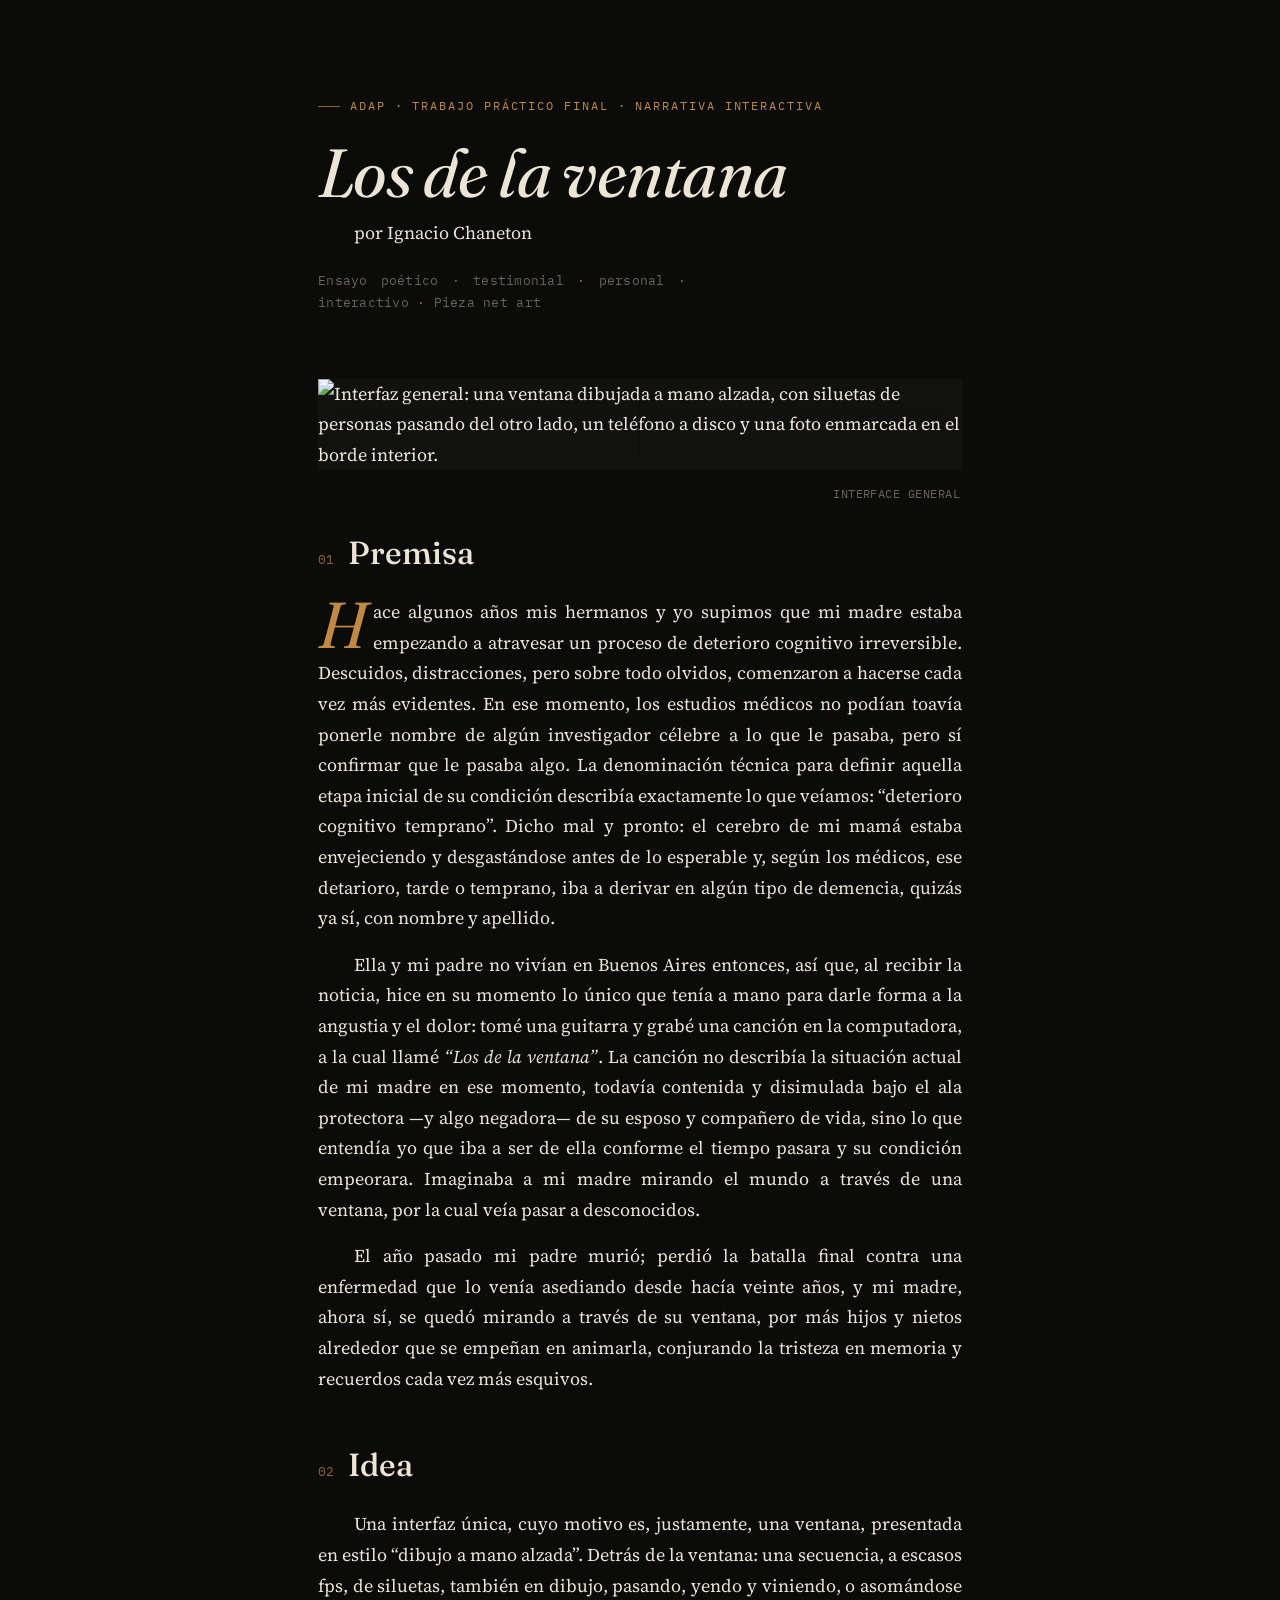
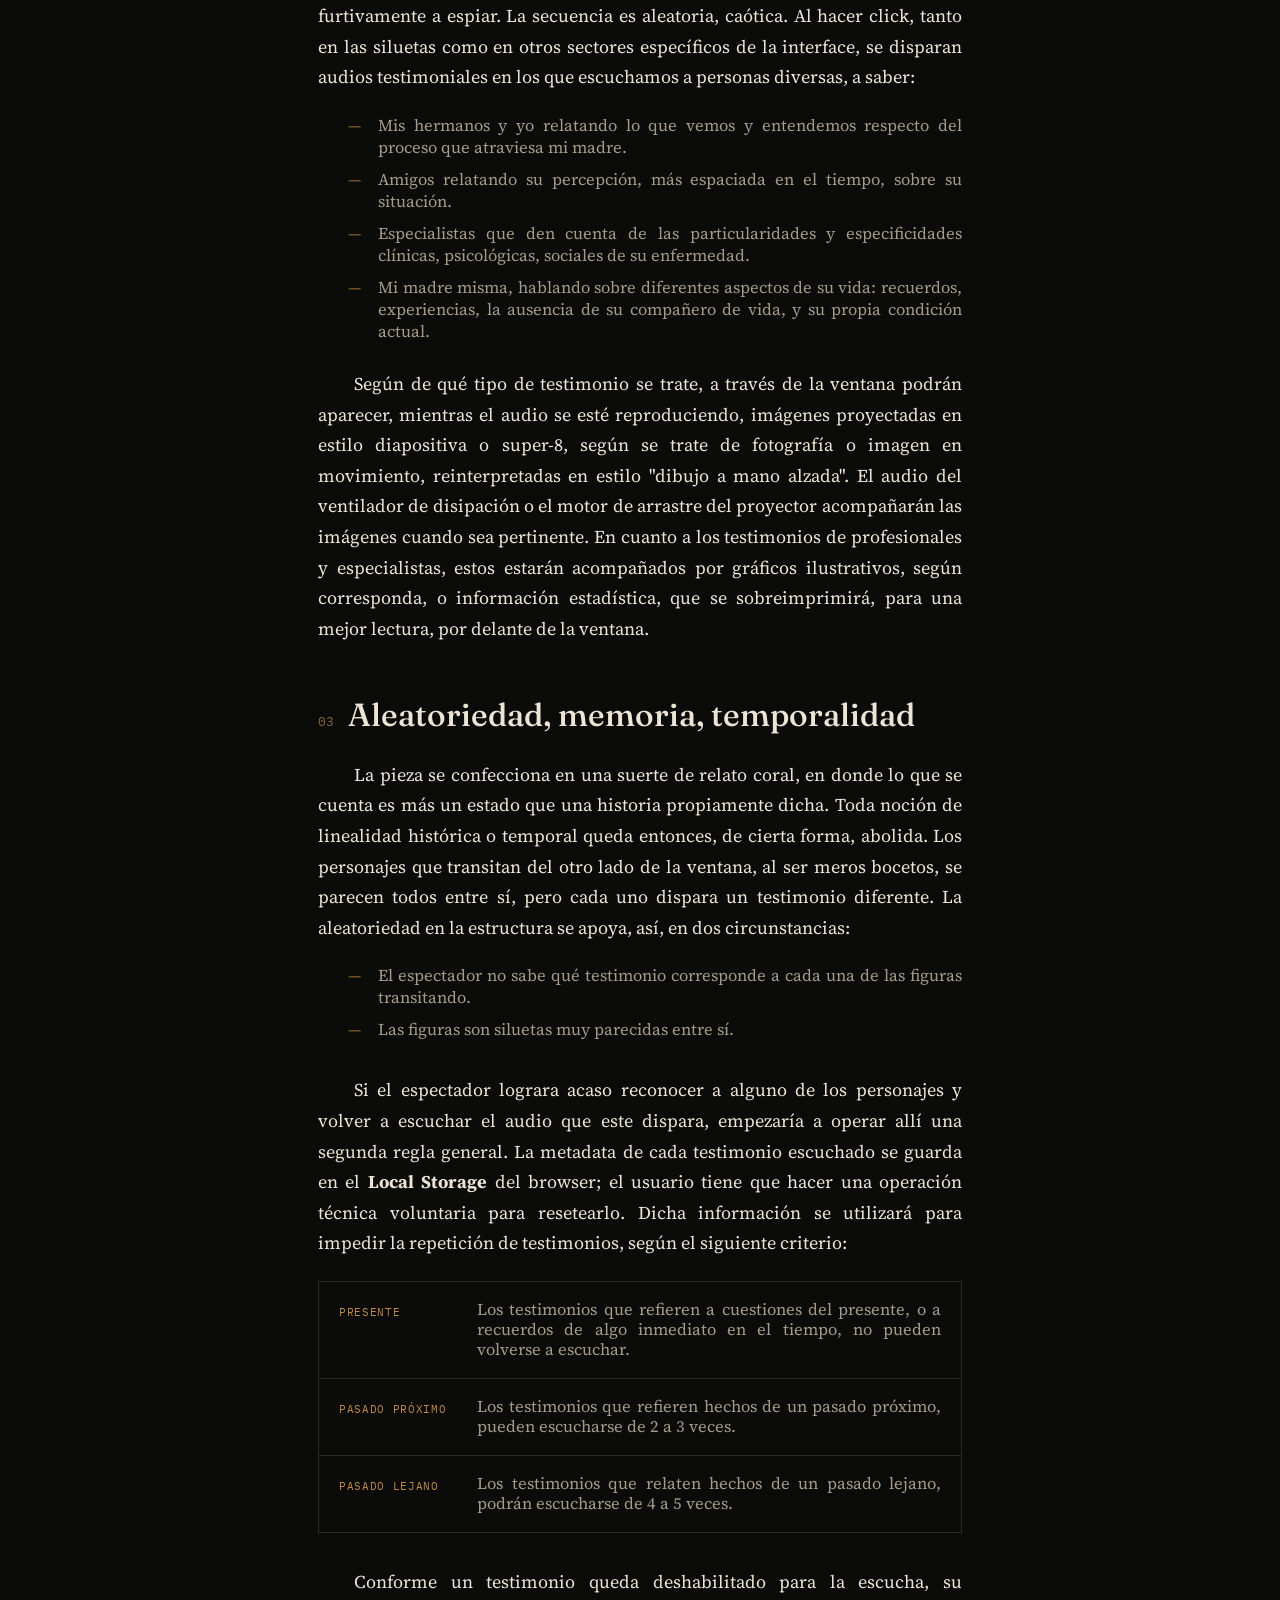
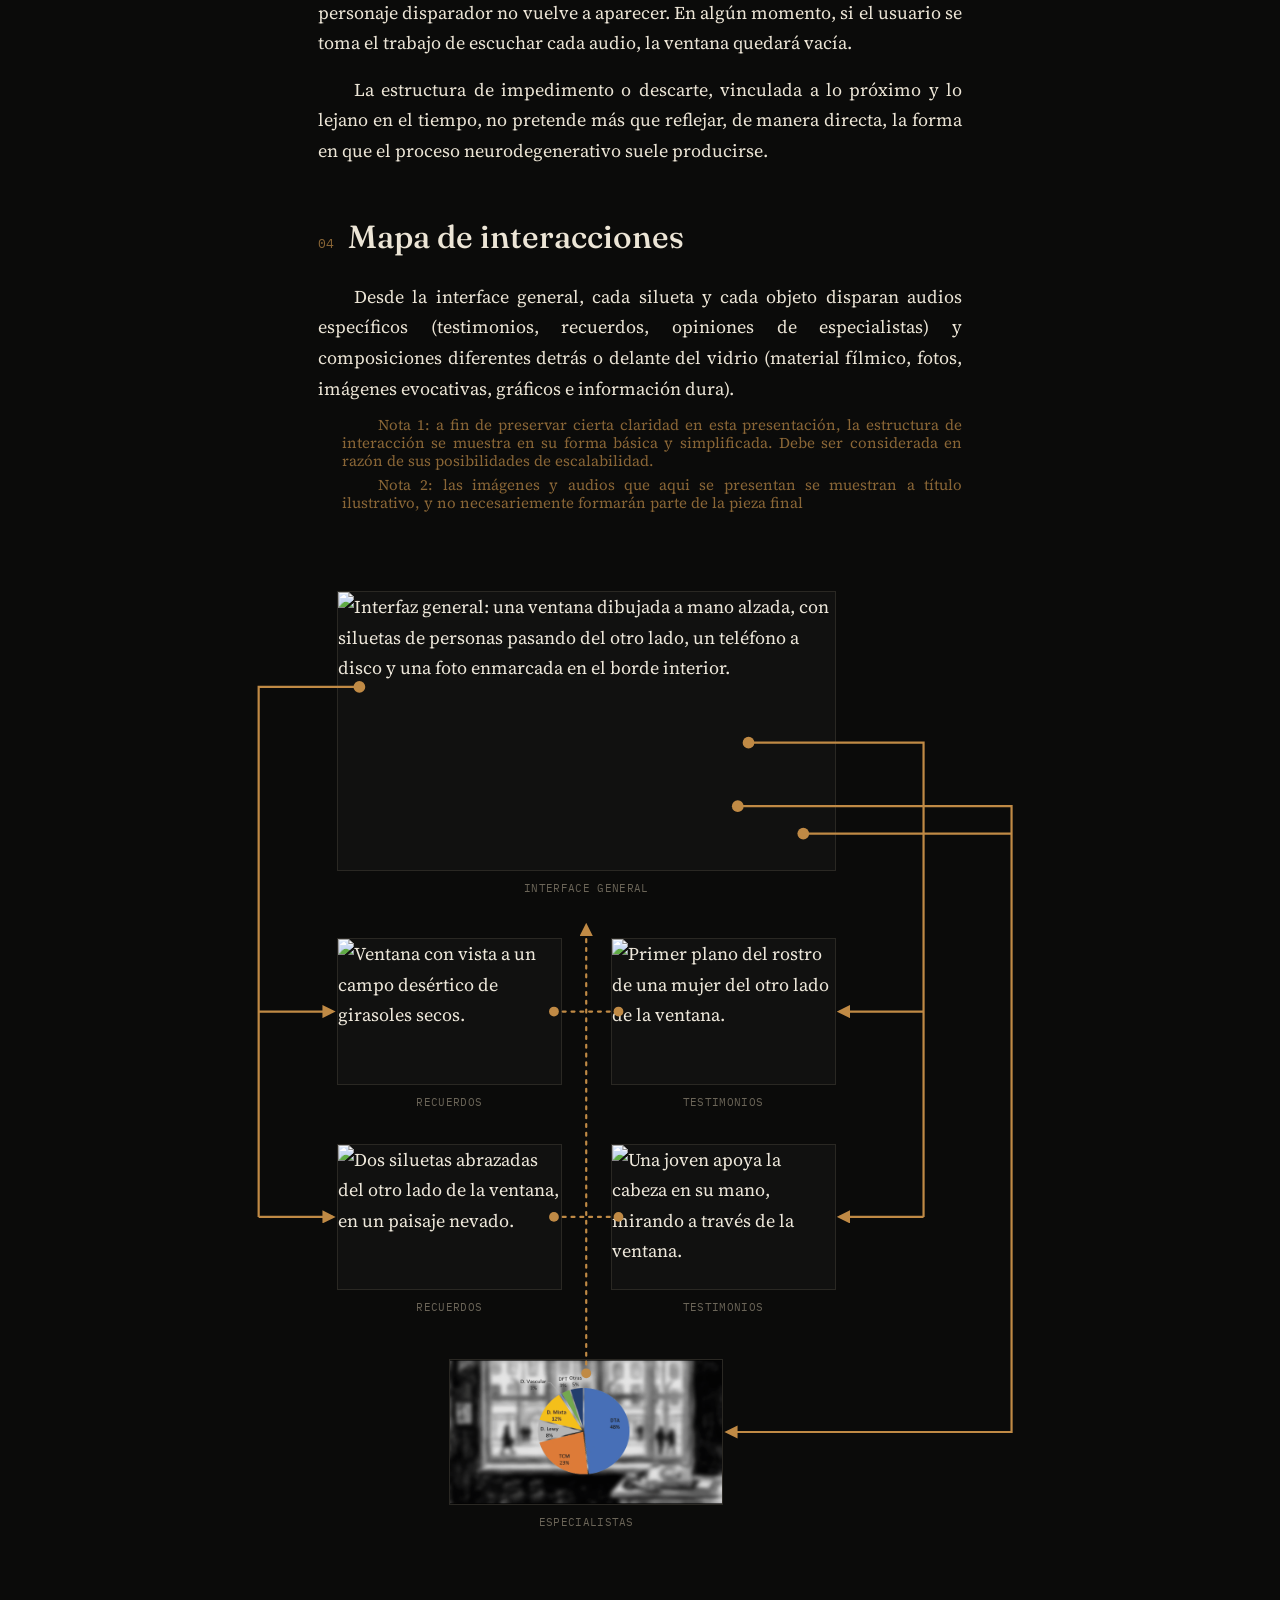
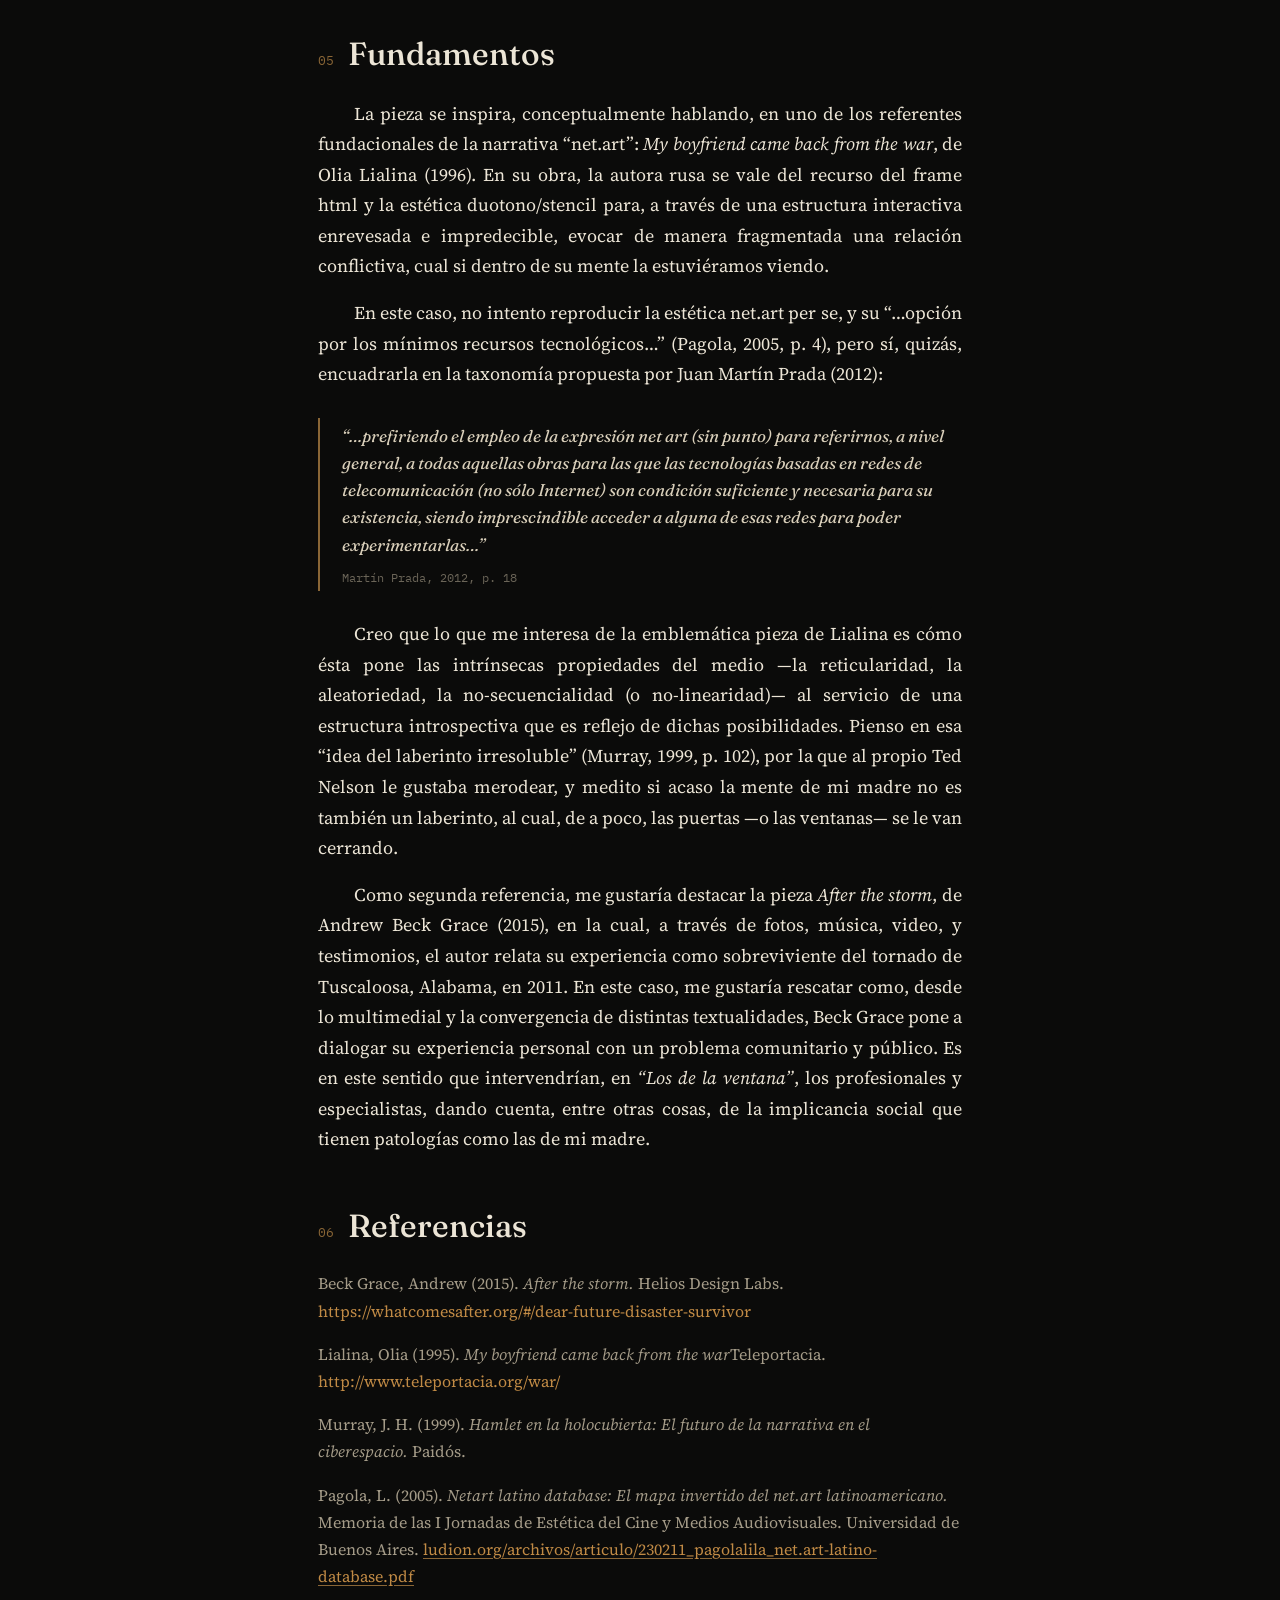
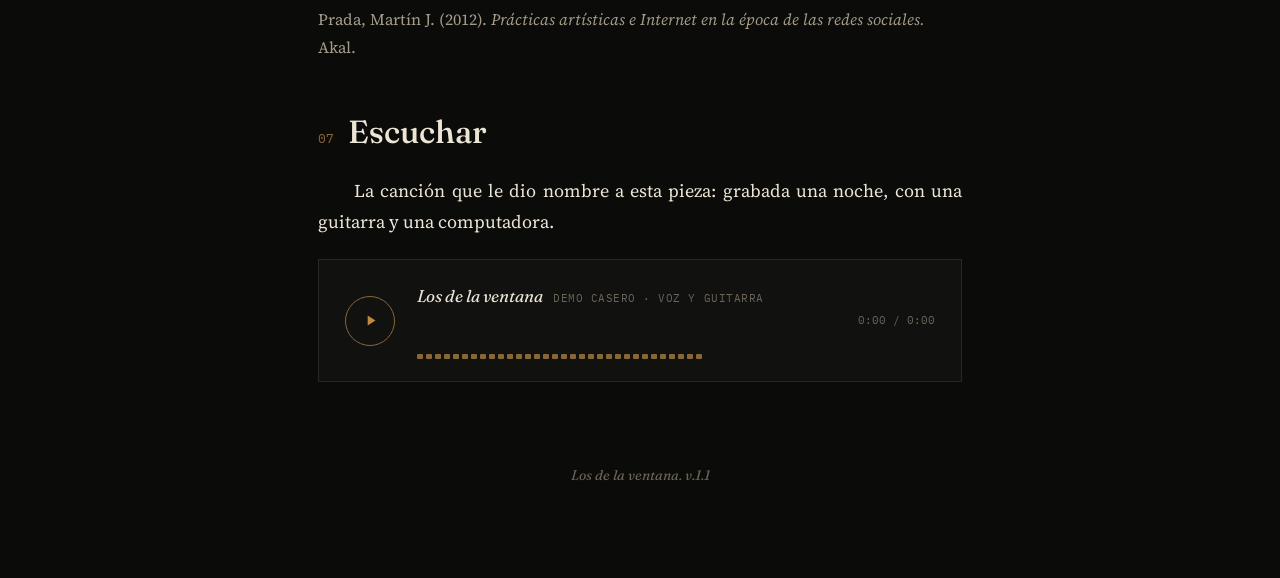
==== commit e9ae2894: "corrección final" ====
--- a/index.html
+++ b/index.html
@@ -14,7 +14,7 @@
 <div class="wrap">
 
   <header class="hero">
-    <div class="eyebrow">Trabajo práctico final · Narrativa interactiva</div>
+    <div class="eyebrow">ADAP · Trabajo práctico final · Narrativa interactiva</div>
     <h1 class="title">Los de la ventana</h1>
     <p>por Ignacio Chaneton</p>
     <p class="tagline">
@@ -30,14 +30,14 @@
 
   <section class="no-rule drop">
     <h2 class="head"><span class="num">01</span> Premisa</h2>
-    <p>Hace algunos años mis hermanos y yo supimos que mi madre estaba empezando a atravesar un proceso de deterioro cognitivo irreversible. Descuidos, distracciones, pero sobre todo olvidos, empezaron a ser cada vez más evidentes. Los estudios médicos no pudieron ponerle nombre de algún investigador célebre a lo que le pasaba, pero sí confirmaron que le pasaba algo. El nombre para su condición definía exactamente lo que veíamos: “deterioro cognitivo temprano”. Dicho mal y pronto: el cerebro de mi mamá estaba envejeciendo y desgastándose antes de lo esperable y, según los médicos, ese detarioro, tarde o temprano, iba a deribar en algún tipo de demencia, quizás con nombre y apellido.</p>
+    <p>Hace algunos años mis hermanos y yo supimos que mi madre estaba empezando a atravesar un proceso de deterioro cognitivo irreversible. Descuidos, distracciones, pero sobre todo olvidos, comenzaron a hacerse cada vez más evidentes. En ese momento, los estudios médicos no podían toavía ponerle nombre de algún investigador célebre a lo que le pasaba, pero sí confirmar que le pasaba algo. La denominación técnica para definir aquella etapa inicial de su condición describía exactamente lo que veíamos: “deterioro cognitivo temprano”. Dicho mal y pronto: el cerebro de mi mamá estaba envejeciendo y desgastándose antes de lo esperable y, según los médicos, ese detarioro, tarde o temprano, iba a derivar en algún tipo de demencia, quizás ya sí, con nombre y apellido.</p>
     <p>Ella y mi padre no vivían en Buenos Aires entonces, así que, al recibir la noticia, hice en su momento lo único que tenía a mano para darle forma a la angustia y el dolor: tomé una guitarra y grabé una canción en la computadora, a la cual llamé <i>“Los de la ventana”</i>. La canción no describía la situación actual de mi madre en ese momento, todavía contenida y disimulada bajo el ala protectora —y algo negadora— de su esposo y compañero de vida, sino lo que entendía yo que iba a ser de ella conforme el tiempo pasara y su condición empeorara. Imaginaba a mi madre mirando el mundo a través de una ventana, por la cual veía pasar a desconocidos.</p>
-    <p>El año pasado mi padre murió; perdió la batalla final contra una enfermedad que lo venía asediando hacía veinte años, y mi madre, ahora sí, se quedó mirando a través de su ventana, por más hijos y nietos alrededor que se empeñan en animarla, conjurando la tristeza en memoria y recuerdos cada vez más esquivos.</p>
+    <p>El año pasado mi padre murió; perdió la batalla final contra una enfermedad que lo venía asediando desde hacía veinte años, y mi madre, ahora sí, se quedó mirando a través de su ventana, por más hijos y nietos alrededor que se empeñan en animarla, conjurando la tristeza en memoria y recuerdos cada vez más esquivos.</p>
   </section>
 
   <section>
     <h2 class="head"><span class="num">02</span> Idea</h2>
-    <p>Una interfaz única, cuyo motivo es, justamente, una ventana, presentada en estilo “dibujo a mano alzada”. Detrás de la ventana: una secuencia, a escasos fps, de siluetas, también en dibujo, pasando, yendo y viniendo, o asomándose furtivamente a espiar. La secuencia es aleatoria, caótica. Al hacer click, tanto en las siluetas como en sectores específicos de la interface, se disparan audios testimoniales en los que escuchamos a personas diversas, a saber:</p>
+    <p>Una interfaz única, cuyo motivo es, justamente, una ventana, presentada en estilo “dibujo a mano alzada”. Detrás de la ventana: una secuencia, a escasos fps, de siluetas, también en dibujo, pasando, yendo y viniendo, o asomándose furtivamente a espiar. La secuencia es aleatoria, caótica. Al hacer click, tanto en las siluetas como en otros sectores específicos de la interface, se disparan audios testimoniales en los que escuchamos a personas diversas, a saber:</p>
     <ul class="conditions">
       <li>Mis hermanos y yo relatando lo que vemos y entendemos respecto del proceso que atraviesa mi madre.</li>
       <li>Amigos relatando su percepción, más espaciada en el tiempo, sobre su situación.</li>
@@ -70,8 +70,8 @@
 
   <section>
     <h2 class="head"><span class="num">04</span> Mapa de interacciones</h2>
-    <p class="gallery-intro">Desde la interface general, cada silueta y cada objeto disparan audios específicos (testimonios, recuerdos, opiniones de especialistas) y composiciones diferentes detrás del vidrio (material fílmico, fotos, imágenes evocativas, gráficos e información dura).</p>
-    <p class="gallery-intro nota">Nota 1: a fin de preservar la claridad, la estructura de interacción se presenta en su forma básica y simplificada. Debe ser considerada en razón de sus posibilidades de escalabilidad.</p>
+    <p class="gallery-intro">Desde la interface general, cada silueta y cada objeto disparan audios específicos (testimonios, recuerdos, opiniones de especialistas) y composiciones diferentes detrás o delante del vidrio (material fílmico, fotos, imágenes evocativas, gráficos e información dura).</p>
+    <p class="gallery-intro nota">Nota 1: a fin de preservar cierta claridad en esta presentación, la estructura de interacción se muestra en su forma básica y simplificada. Debe ser considerada en razón de sus posibilidades de escalabilidad.</p>
     <p class="gallery-intro nota">Nota 2: las imágenes y audios que aqui se presentan se muestran a título ilustrativo, y no necesariemente formarán parte de la pieza final</p>
     
     
@@ -163,7 +163,7 @@
 
     <p>Creo que lo que me interesa de la emblemática pieza de Lialina es cómo ésta pone las intrínsecas propiedades del medio —la reticularidad, la aleatoriedad, la no-secuencialidad (o no-linearidad)— al servicio de una estructura introspectiva que es reflejo de dichas posibilidades. Pienso en esa “idea del laberinto irresoluble” (Murray, 1999, p. 102), por la que al propio Ted Nelson le gustaba merodear, y medito si acaso la mente de mi madre no es también un laberinto, al cual, de a poco, las puertas —o las ventanas— se le van cerrando.</p>
 
-    <p>Como segunda referencia, me gustaría destacar la pieza <em>After the storm</em>, de Andrew Beck Grace (2015), en la cual, a través de fotos, música, video, y testimonios, el autor relata su experiencia como sobreviviente del tornado de Tuscaloosa, Alabama, en 2011. En este caso, me gustaría rescatar cómo, desde lo multimedial y la convergencia de distintas textualidades, Beck Grace pone a dialogar su experiencia personal con un problema comunitario y público. Es en este sentido que intervendrían, en <i>“Los de la ventana”</i>, los profesionales y especialistas, dando cuenta, entre otras cosas, de la implicancia social que tienen patologías como las de mi madre.</p>
+    <p>Como segunda referencia, me gustaría destacar la pieza <em>After the storm</em>, de Andrew Beck Grace (2015), en la cual, a través de fotos, música, video, y testimonios, el autor relata su experiencia como sobreviviente del tornado de Tuscaloosa, Alabama, en 2011. En este caso, me gustaría rescatar como, desde lo multimedial y la convergencia de distintas textualidades, Beck Grace pone a dialogar su experiencia personal con un problema comunitario y público. Es en este sentido que intervendrían, en <i>“Los de la ventana”</i>, los profesionales y especialistas, dando cuenta, entre otras cosas, de la implicancia social que tienen patologías como las de mi madre.</p>
   </section>
 
   <section>
--- a/style.css
+++ b/style.css
@@ -214,6 +214,7 @@
   .rules p{ margin:0; 
     color:var(--ink-dim); 
     font-size:16.5px;
+    line-height: 20px;
     text-indent: 0;
    }
 
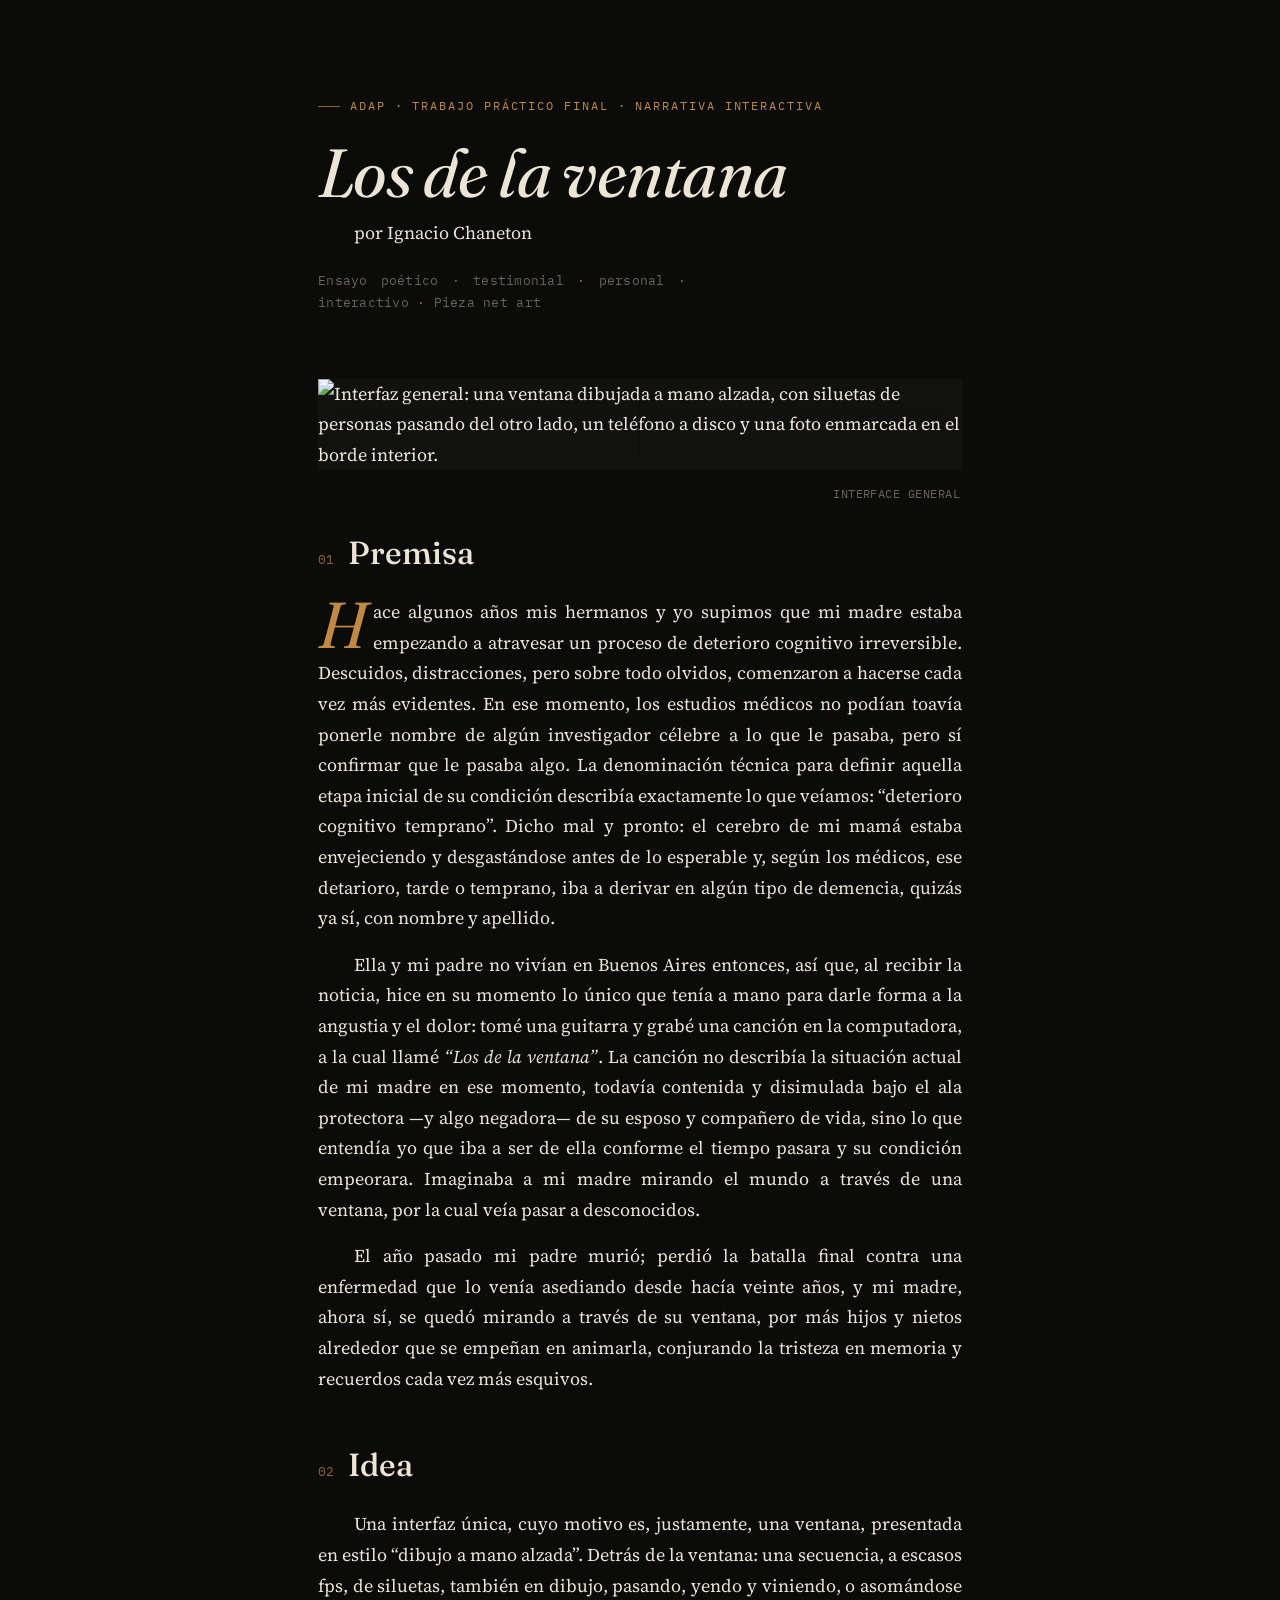
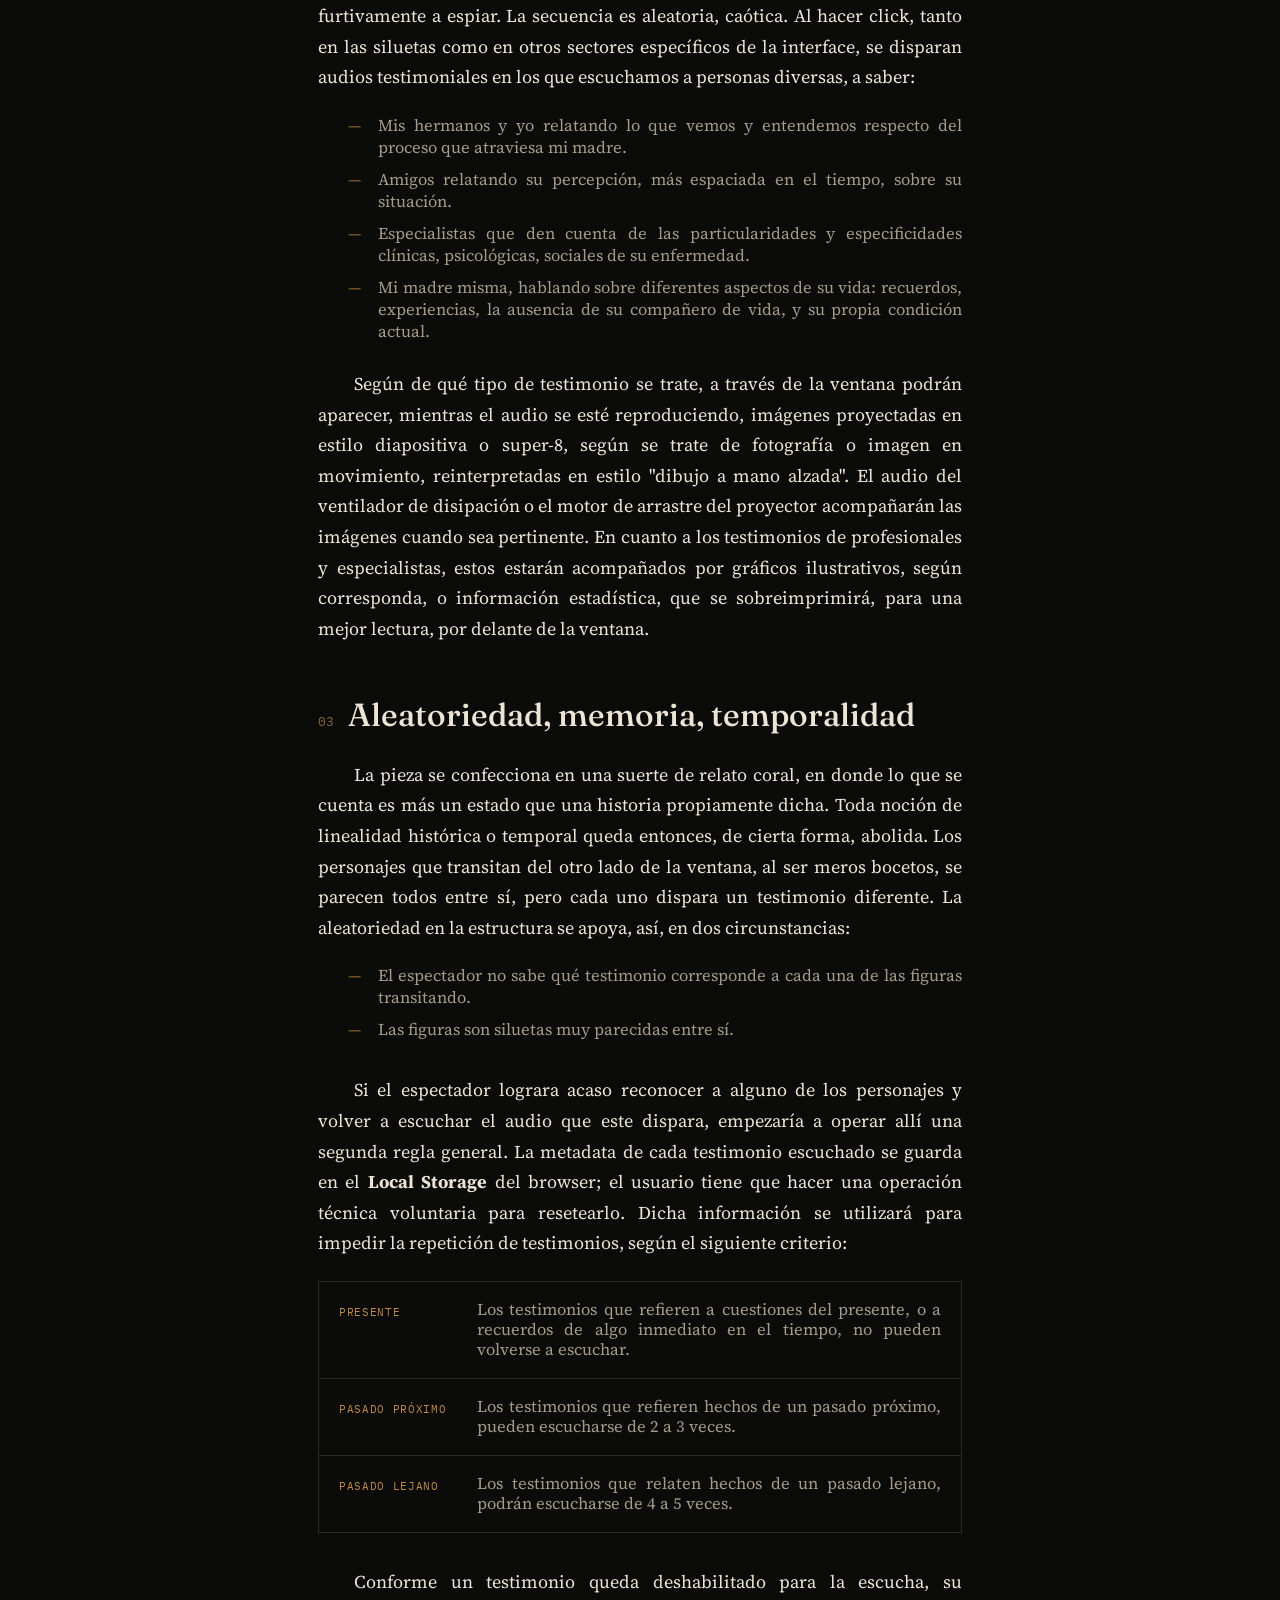
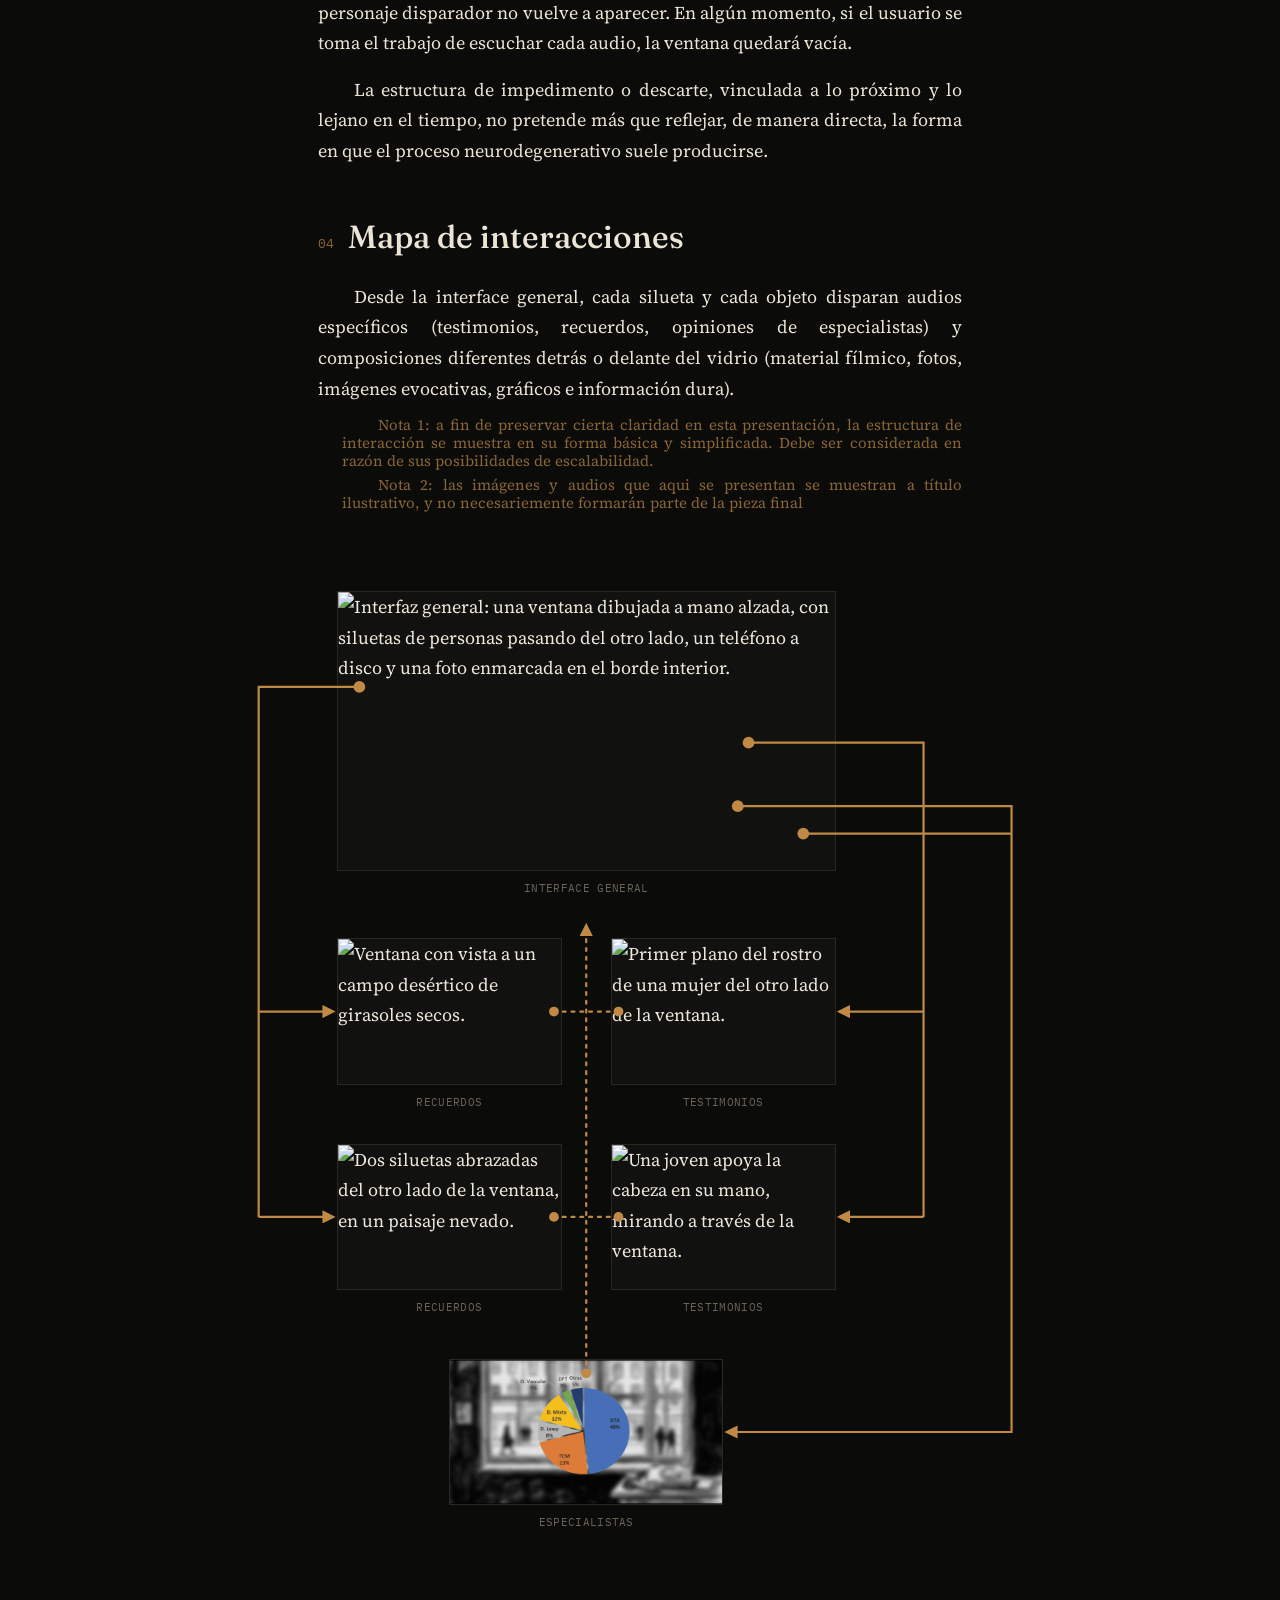
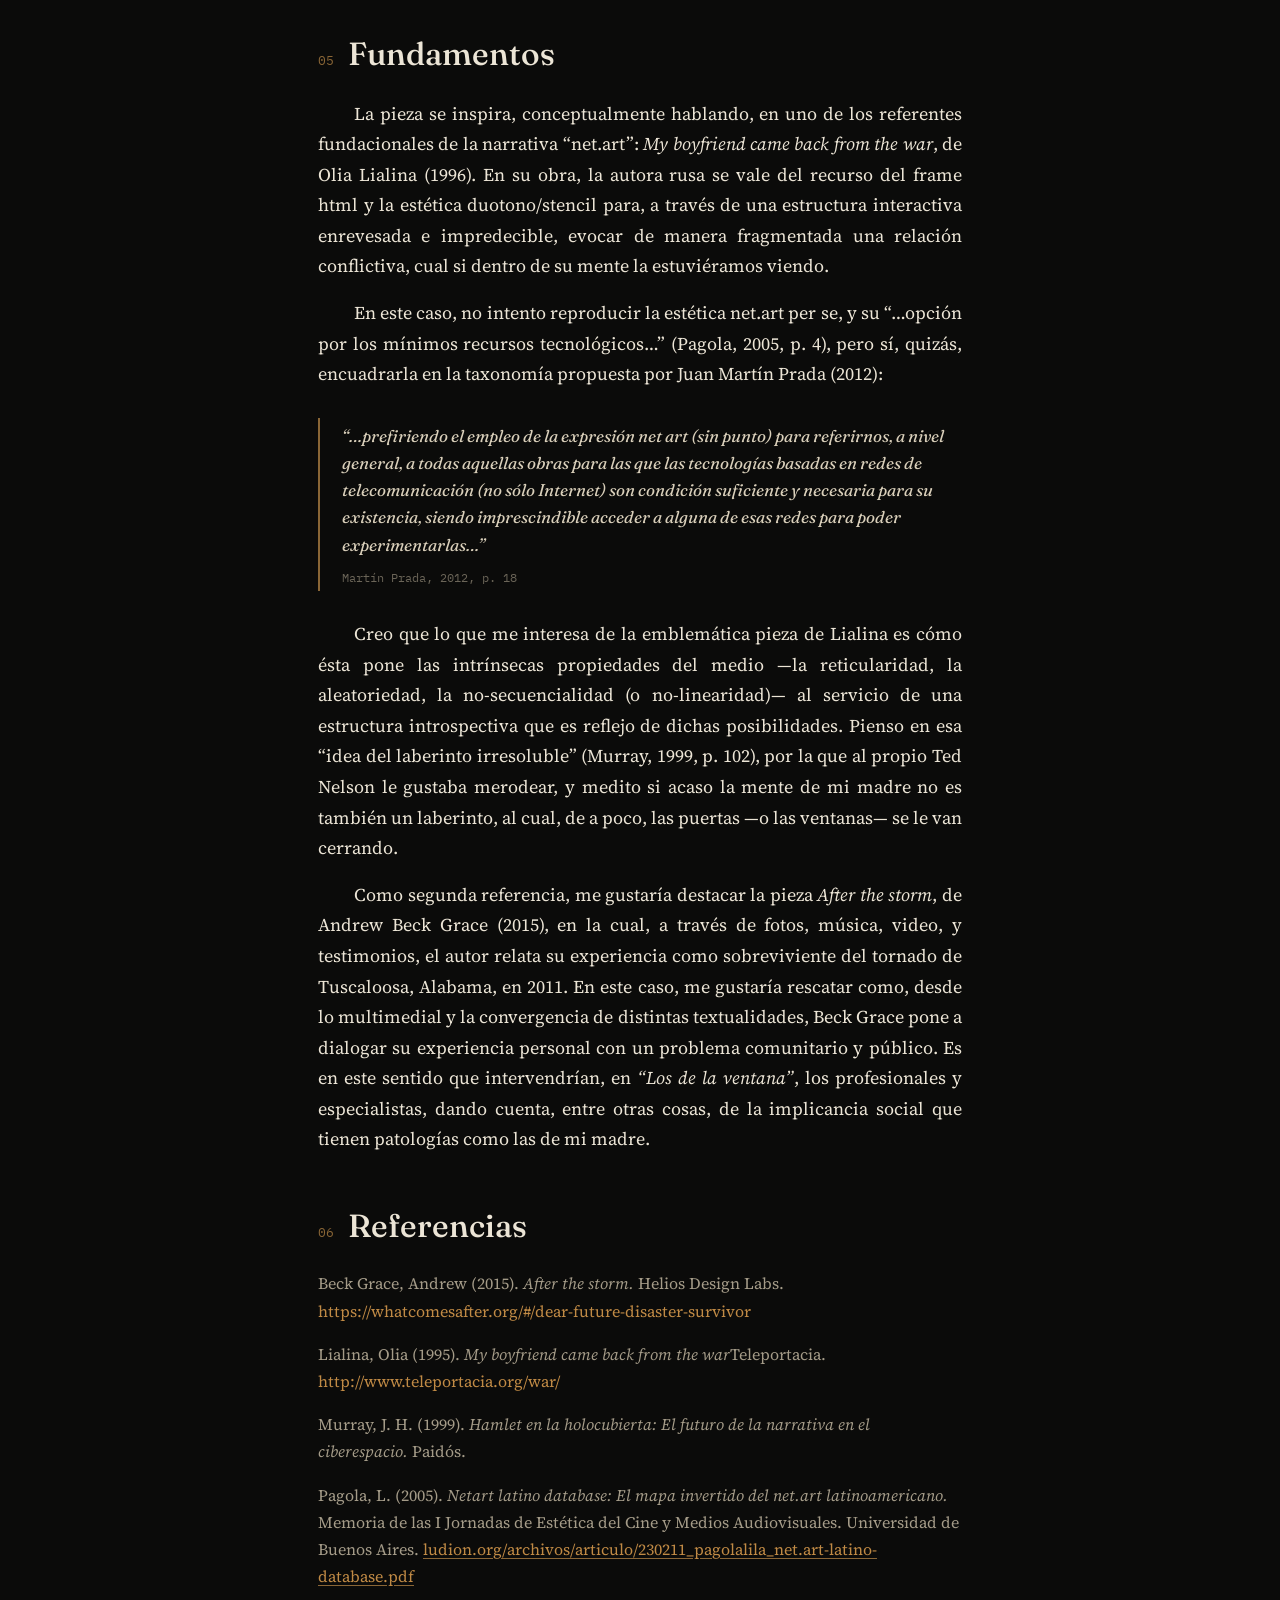
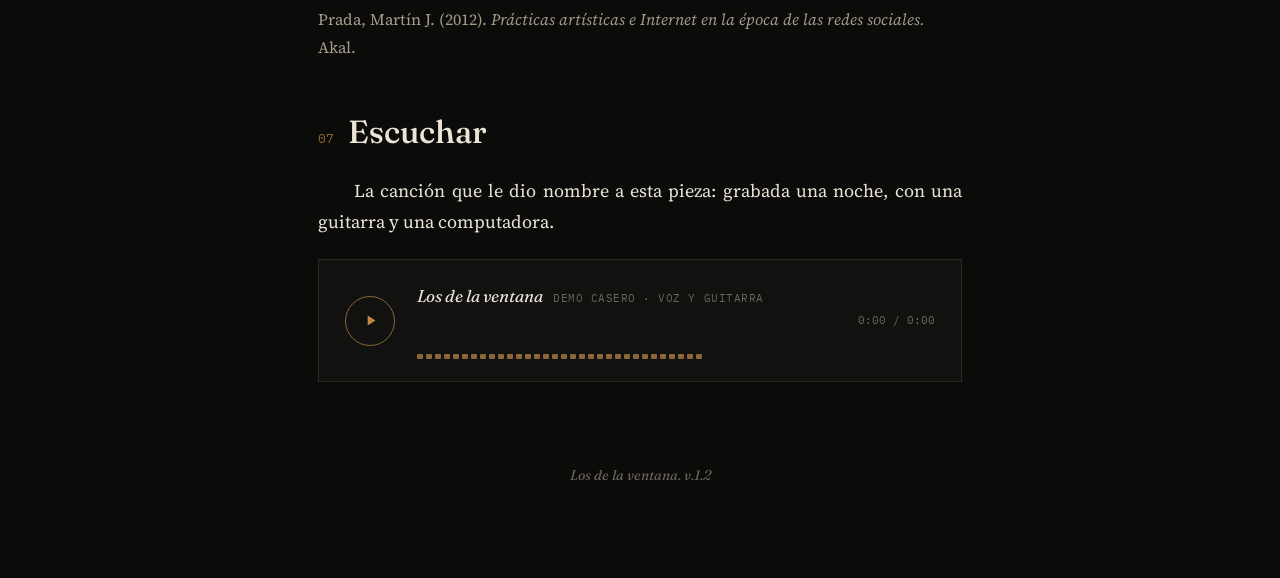
==== commit f0349cd2: "corrección css, audio, gráficos, otros" ====
--- a/index.html
+++ b/index.html
@@ -205,7 +205,7 @@
   </section>
 
   <footer>
-    <div class="mark">Los de la ventana. v.1.1</div>
+    <div class="mark">Los de la ventana. v.1.2</div>
   </footer>
 
 </div>
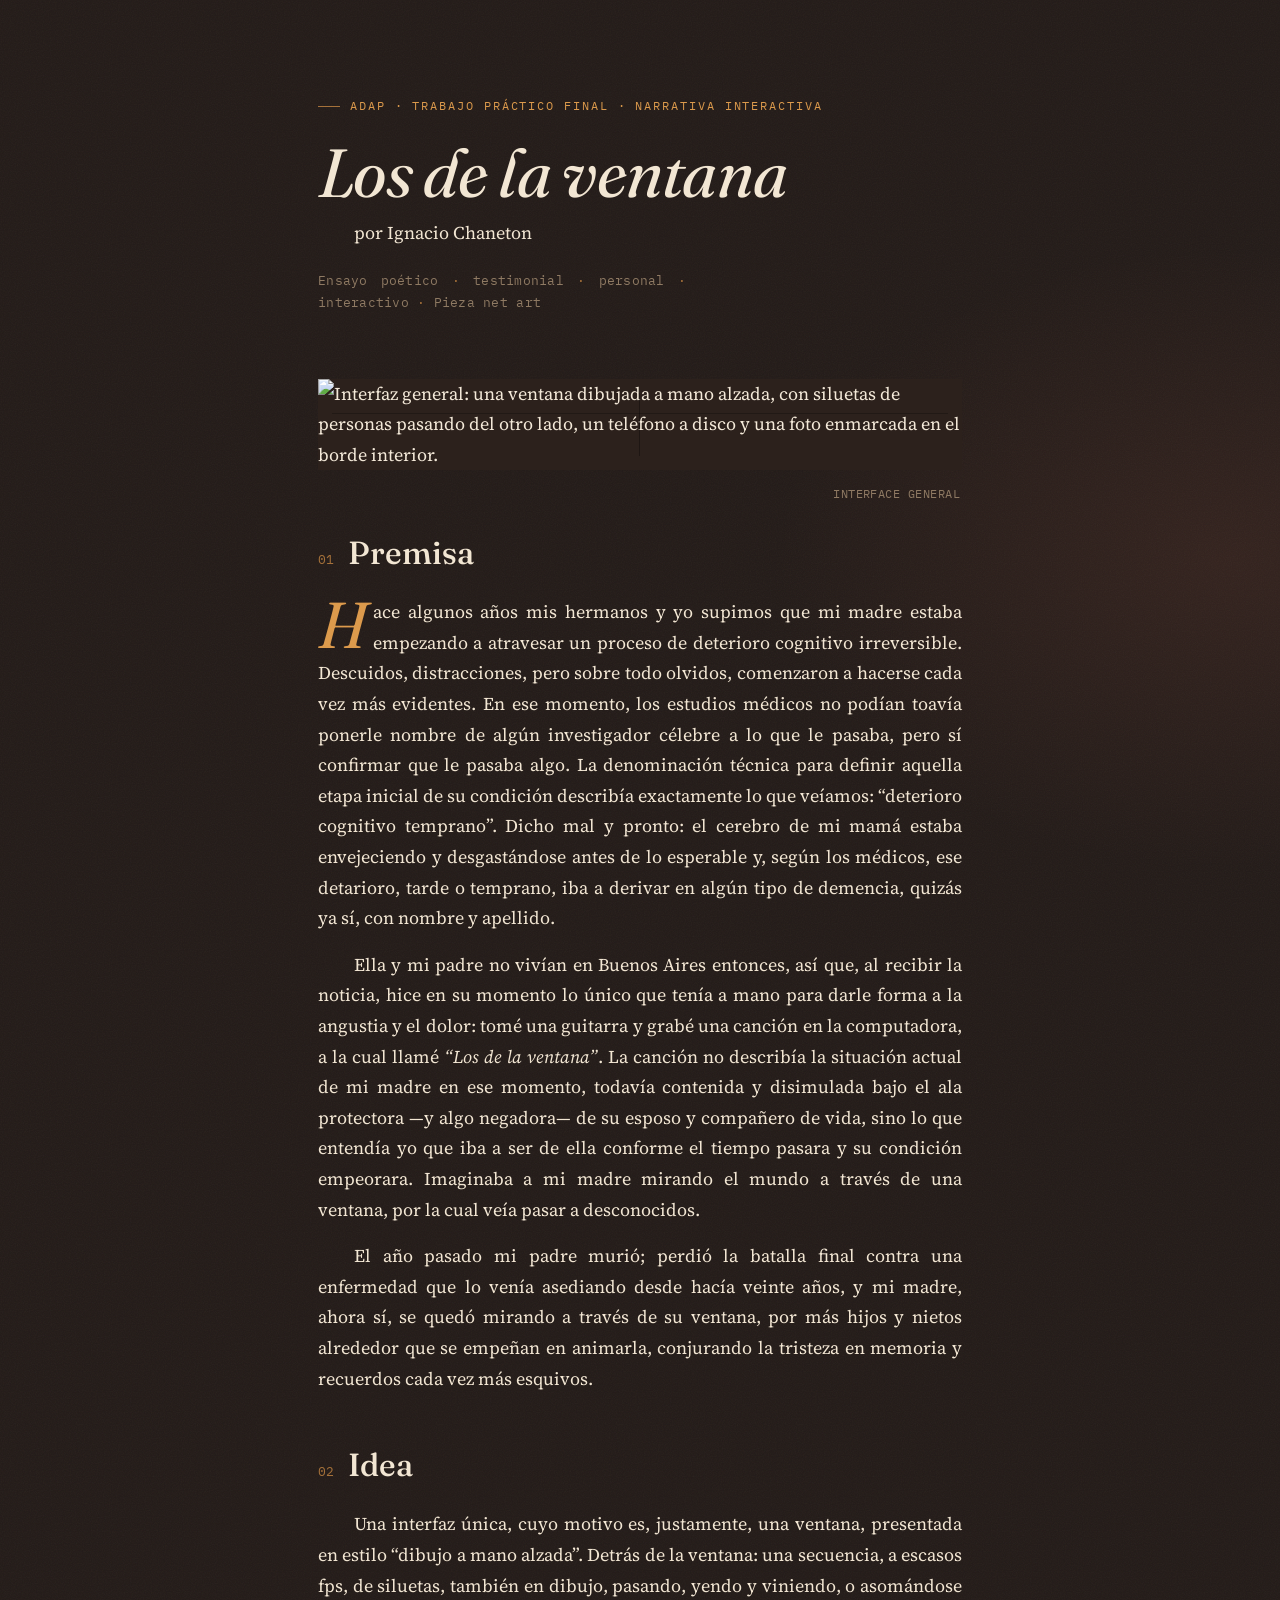
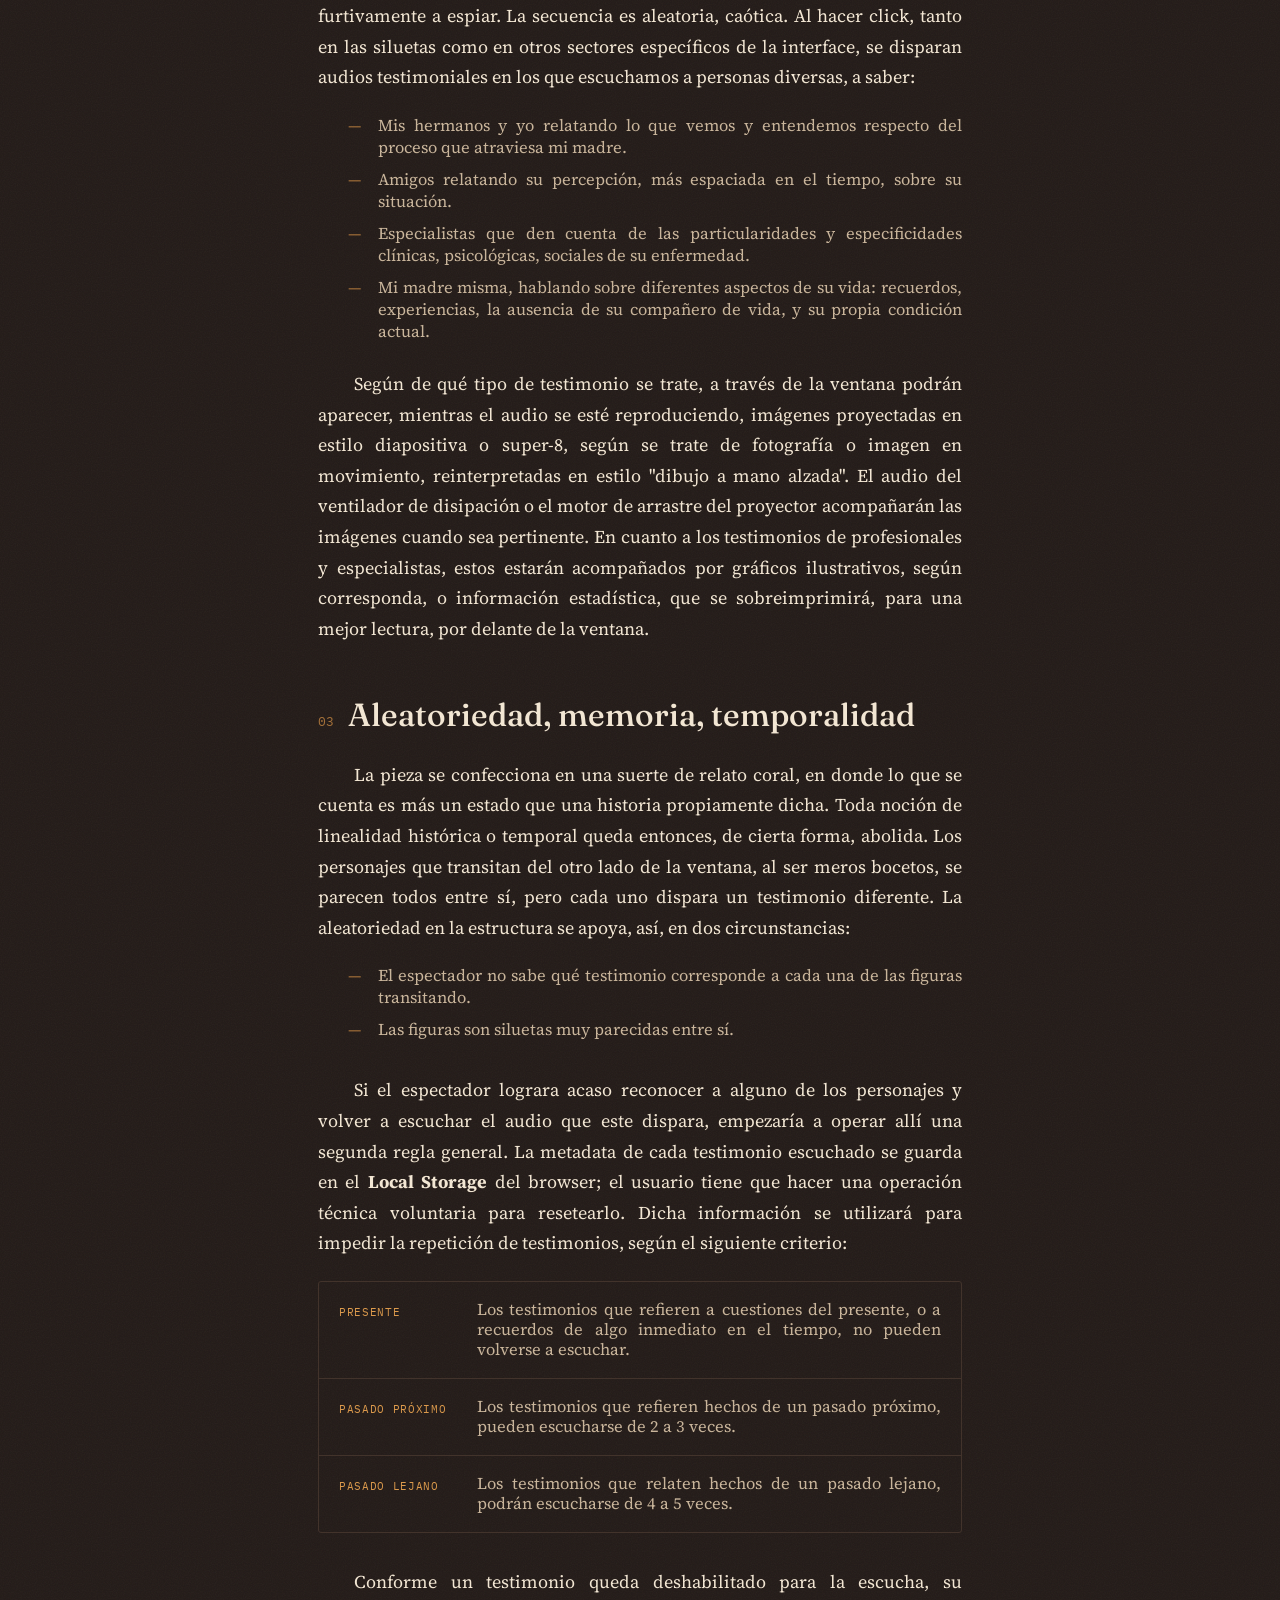
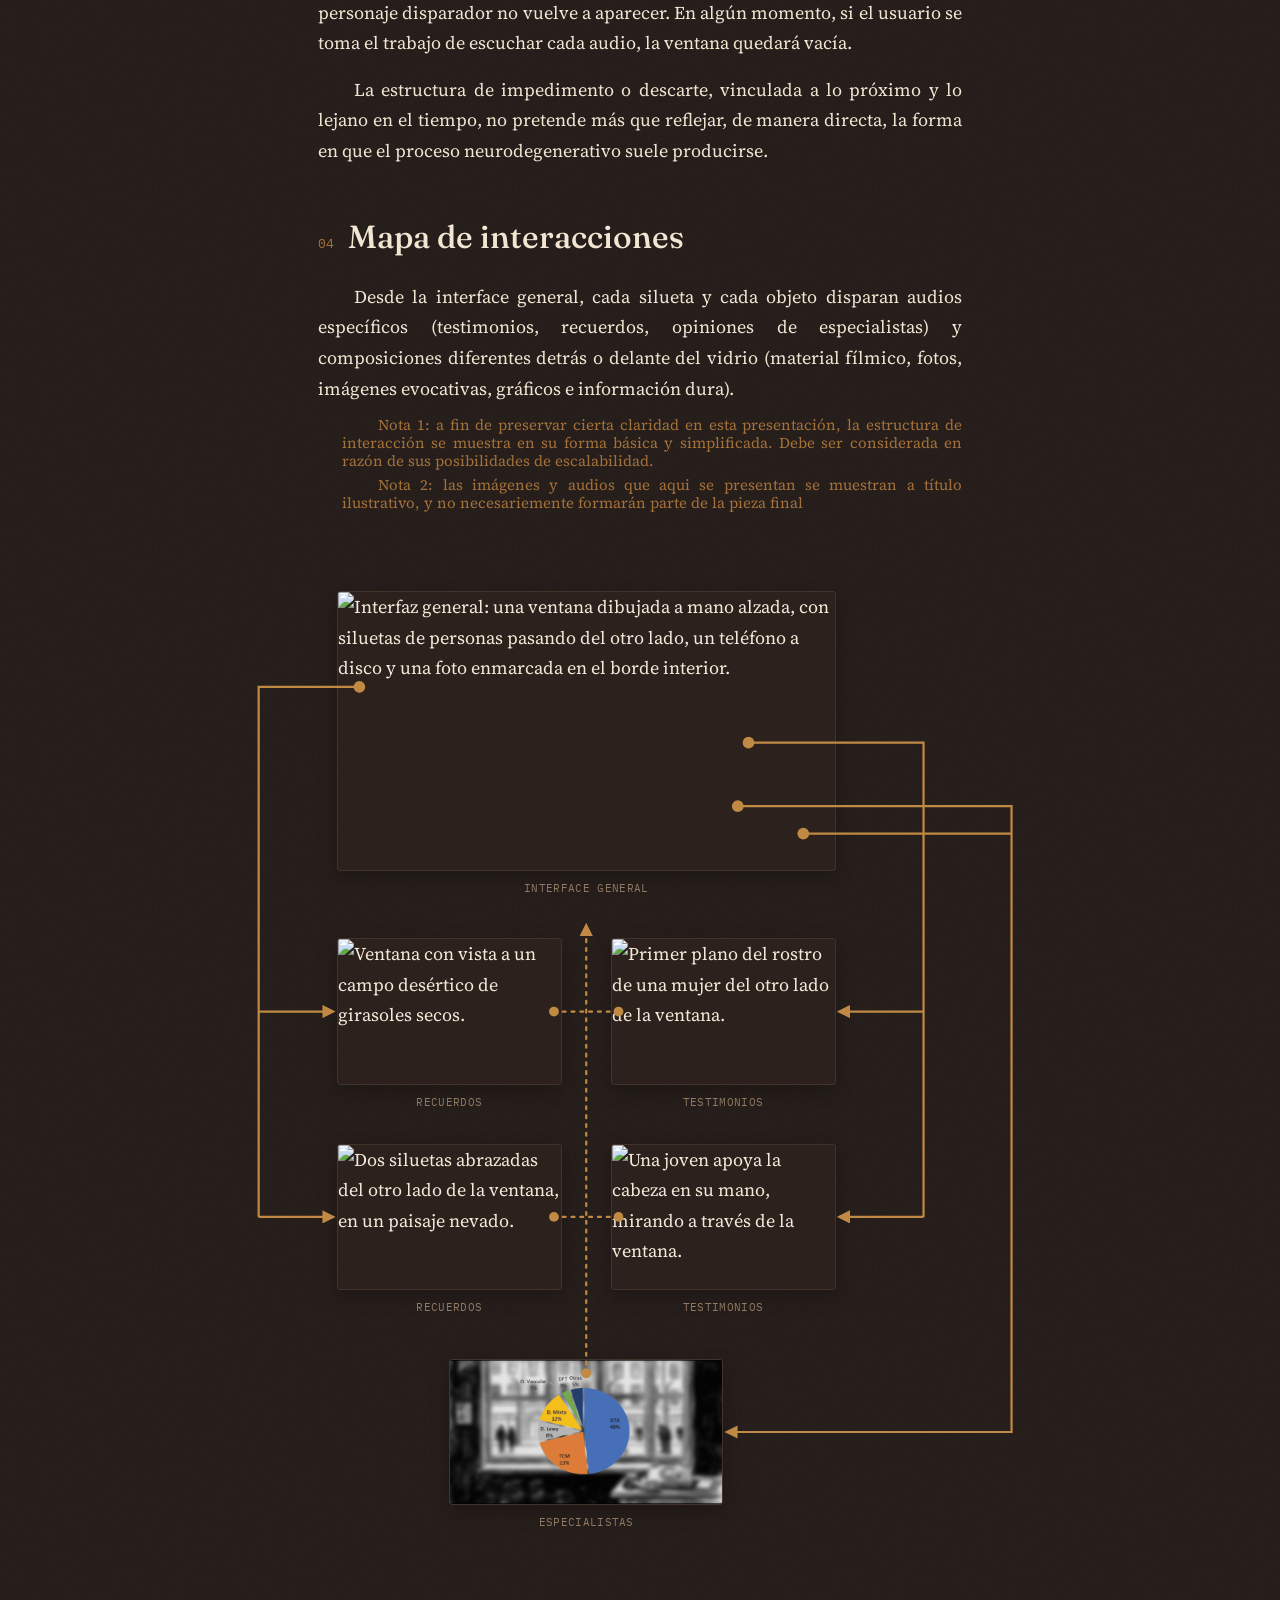
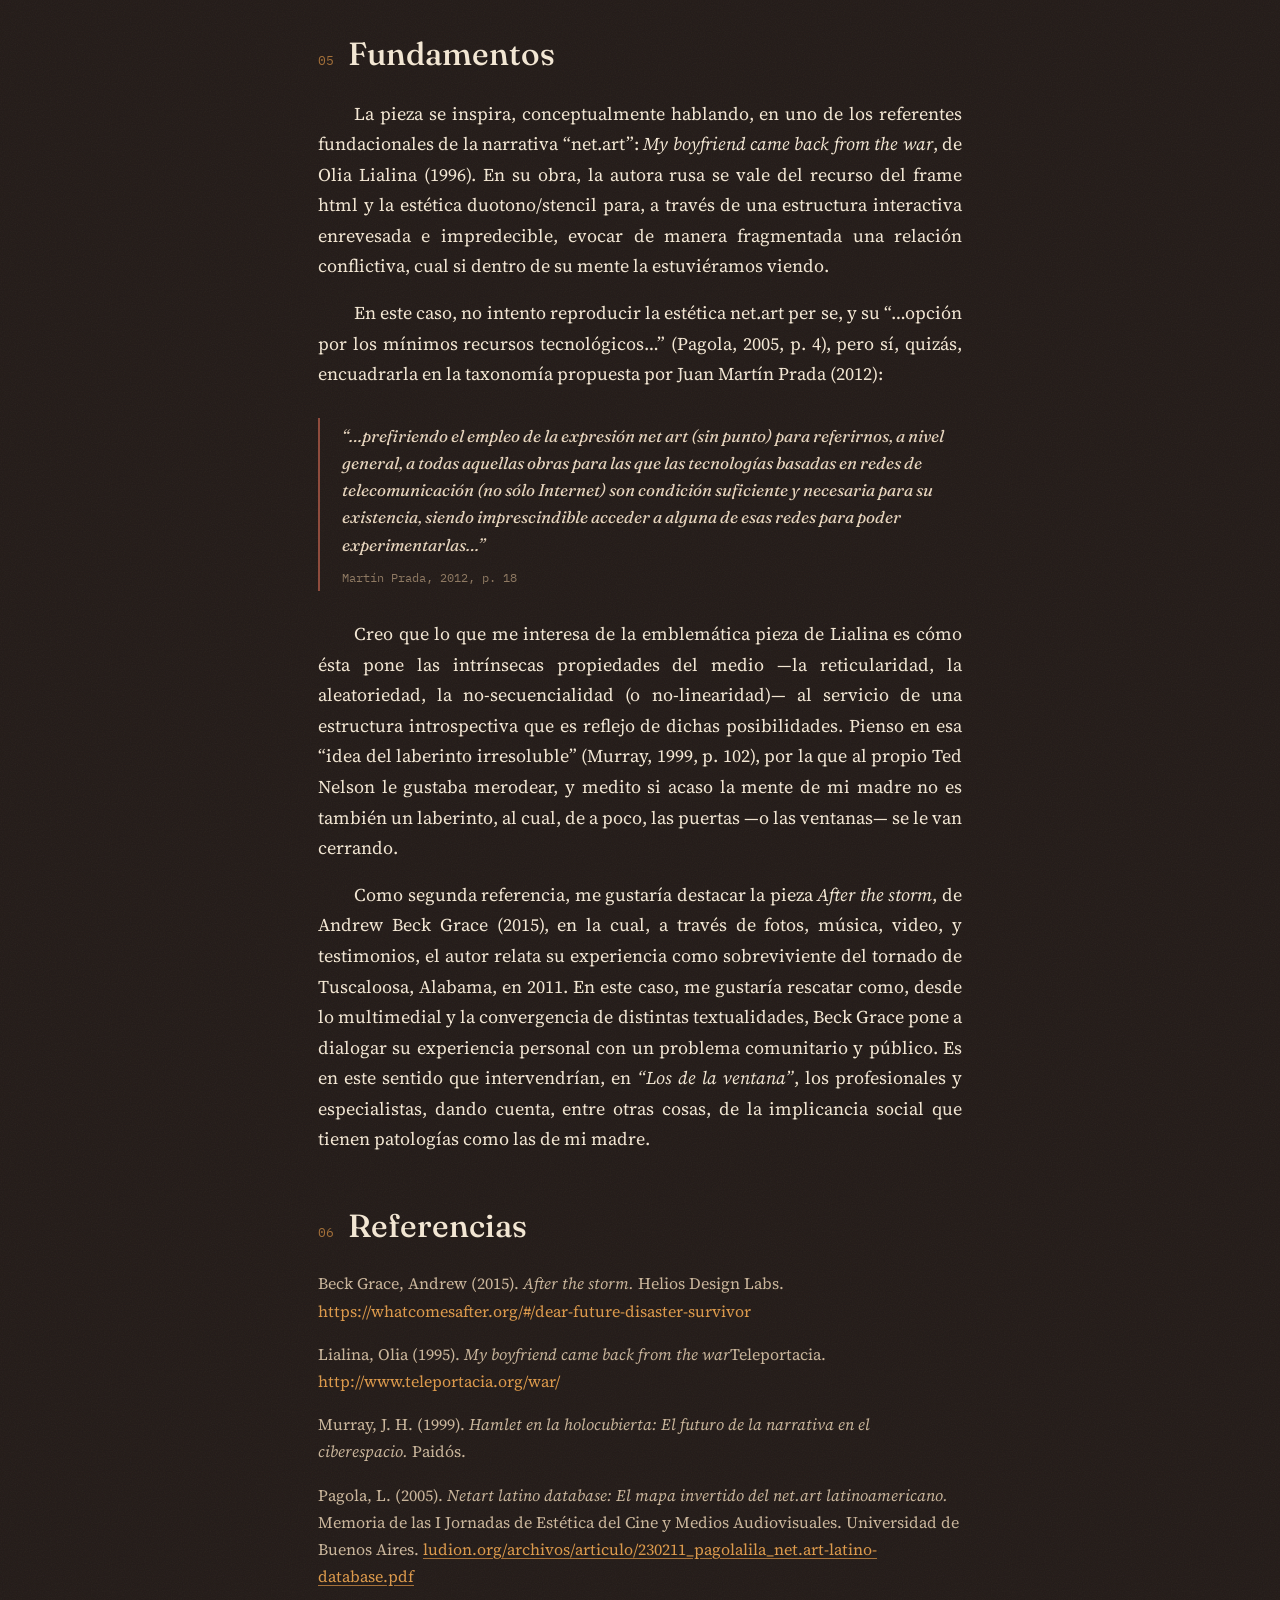
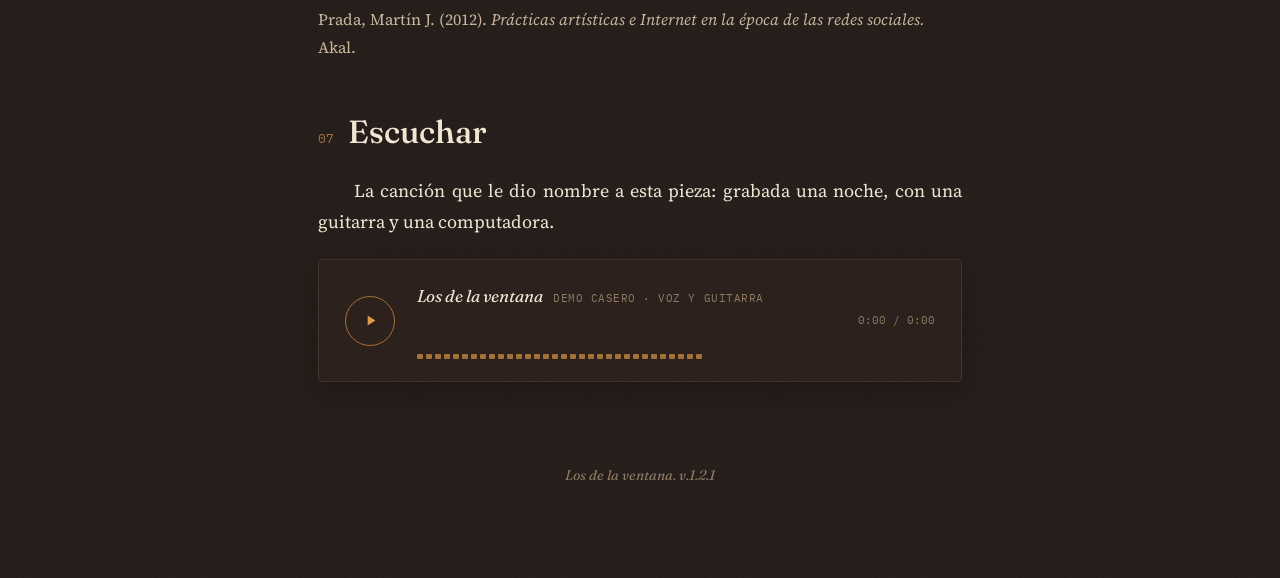
==== commit 04b1c920: "corrección en css" ====
--- a/index.html
+++ b/index.html
@@ -205,7 +205,7 @@
   </section>
 
   <footer>
-    <div class="mark">Los de la ventana. v.1.2</div>
+    <div class="mark">Los de la ventana. v.1.2.1</div>
   </footer>
 
 </div>
--- a/style.css
+++ b/style.css
@@ -1,14 +1,16 @@
 :root{
-    --bg:#0b0b0a;
-    --bg-raised:#111110;
-    --ink:#ece5d6;
-    --ink-dim:#a49b88;
-    --ink-faint:#6b6558;
-    --brass:#c08a45;
-    --brass-dim:#8a6636;
-    --moss:#5f6e57;
-    --rule:#2a2823;
-    --glass: rgba(236,229,214,0.06);
+    --bg:#221a17;
+    --bg-raised:#2c211c;
+    --ink:#f2e6d3;
+    --ink-dim:#c9b59b;
+    --ink-faint:#8f7a63;
+    --brass:#dc9a4c;
+    --brass-dim:#a5713a;
+    --rose:#c96b56;
+    --rose-dim:#8f4c3d;
+    --moss:#6b7a5e;
+    --rule:#42332b;
+    --glass: rgba(242,230,211,0.07);
     --maxw: 700px;
   }
 
@@ -17,9 +19,14 @@
 
   body{
     margin:0;
-    background:
-      radial-gradient(ellipse 900px 500px at 50% -10%, rgba(192,138,69,0.07), transparent 60%),
-      var(--bg);
+    background-color:var(--bg);
+    background-image:
+      radial-gradient(ellipse 900px 560px at 50% -10%, rgba(220,154,76,0.16), transparent 62%),
+      radial-gradient(ellipse 760px 520px at 96% 8%, rgba(201,107,86,0.10), transparent 60%),
+      url("data:image/svg+xml,%3Csvg%20xmlns%3D%22http%3A%2F%2Fwww.w3.org%2F2000%2Fsvg%22%3E%3Cfilter%20id%3D%22n%22%3E%3CfeTurbulence%20type%3D%22fractalNoise%22%20baseFrequency%3D%220.85%22%20numOctaves%3D%222%22%20stitchTiles%3D%22stitch%22%2F%3E%3C%2Ffilter%3E%3Crect%20width%3D%22100%25%22%20height%3D%22100%25%22%20filter%3D%22url%28%23n%29%22%20opacity%3D%220.05%22%2F%3E%3C%2Fsvg%3E");
+    background-repeat:no-repeat, no-repeat, repeat;
+    background-position:0 0, 0 0, 0 0;
+    background-size:auto, auto, 180px 180px;
     color:var(--ink);
     font-family:'Source Serif 4', Georgia, serif;
     font-size:18px;
@@ -193,6 +200,8 @@
     margin:26px 0 0 0;
     padding:0;
     border:1px solid var(--rule);
+    border-radius:3px;
+    overflow:hidden;
   }
   .rules li{
     padding:18px 20px;
@@ -258,6 +267,8 @@
     gap:2px;
     background:var(--rule);
     border:1px solid var(--rule);
+    border-radius:3px;
+    overflow:hidden;
   }
   .gallery .cell{
     background:var(--bg);
@@ -315,6 +326,8 @@
     overflow:hidden;
     background:var(--bg-raised);
     border:1px solid var(--rule);
+    border-radius:3px;
+    box-shadow:0 6px 18px rgba(0,0,0,0.25);
   }
   .interaction-map .imap-el img{
     display:block;
@@ -425,6 +438,7 @@
     max-height:88vh;
     background:var(--bg-raised);
     border:1px solid var(--rule);
+    border-radius:4px;
     padding:16px 16px 14px 16px;
     box-shadow:0 30px 90px rgba(0,0,0,0.65);
     transform:scale(0.96);
@@ -468,7 +482,9 @@
     margin-top:8px;
     padding:22px 26px;
     border:1px solid var(--rule);
+    border-radius:4px;
     background:var(--bg-raised);
+    box-shadow:0 10px 30px rgba(0,0,0,0.22);
   }
 
   .player-toggle{
@@ -567,12 +583,12 @@
   blockquote{
     margin:28px 0;
     padding:4px 0 4px 22px;
-    border-left:2px solid var(--brass-dim);
+    border-left:2px solid var(--rose-dim);
     font-family:'Fraunces', serif;
     font-style:italic;
     font-size:17px;
     line-height:1.6;
-    color:#d9cfba;
+    color:#e6d4bd;
   }
   blockquote cite{
     display:block;
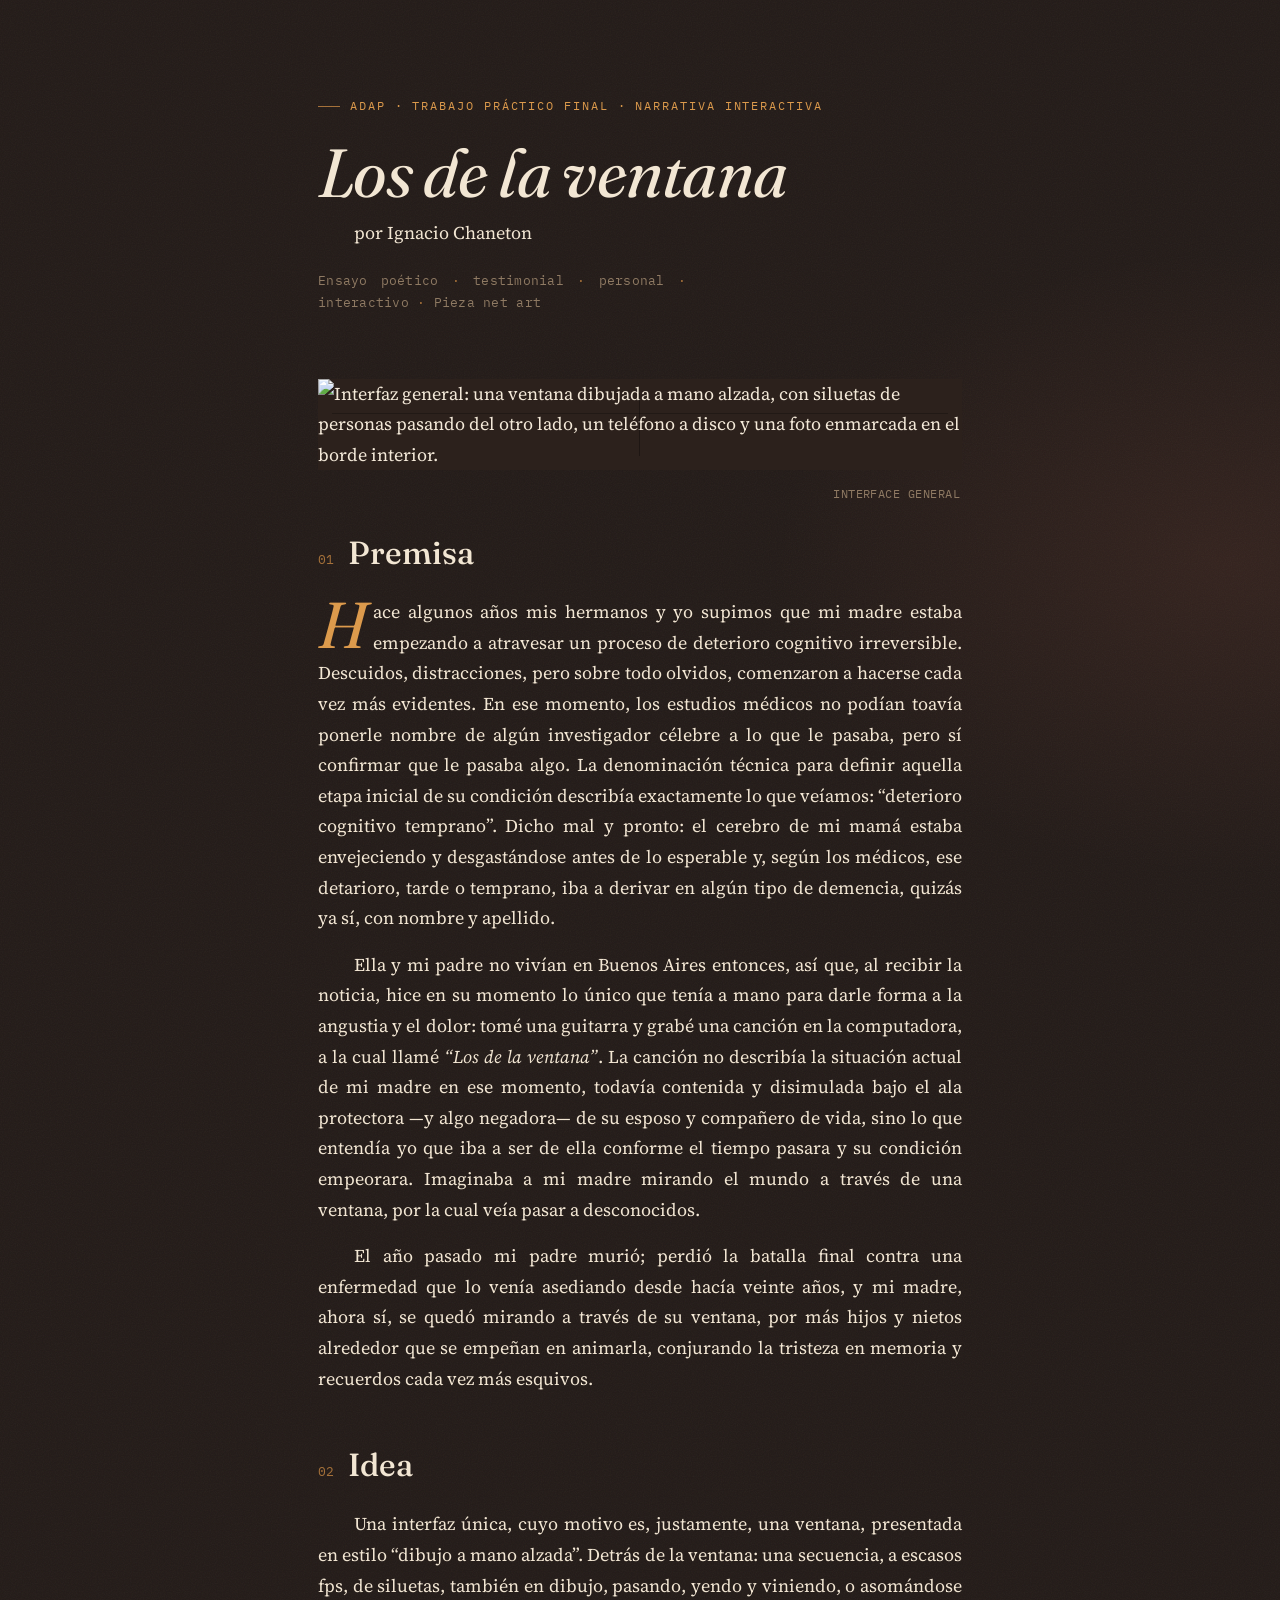
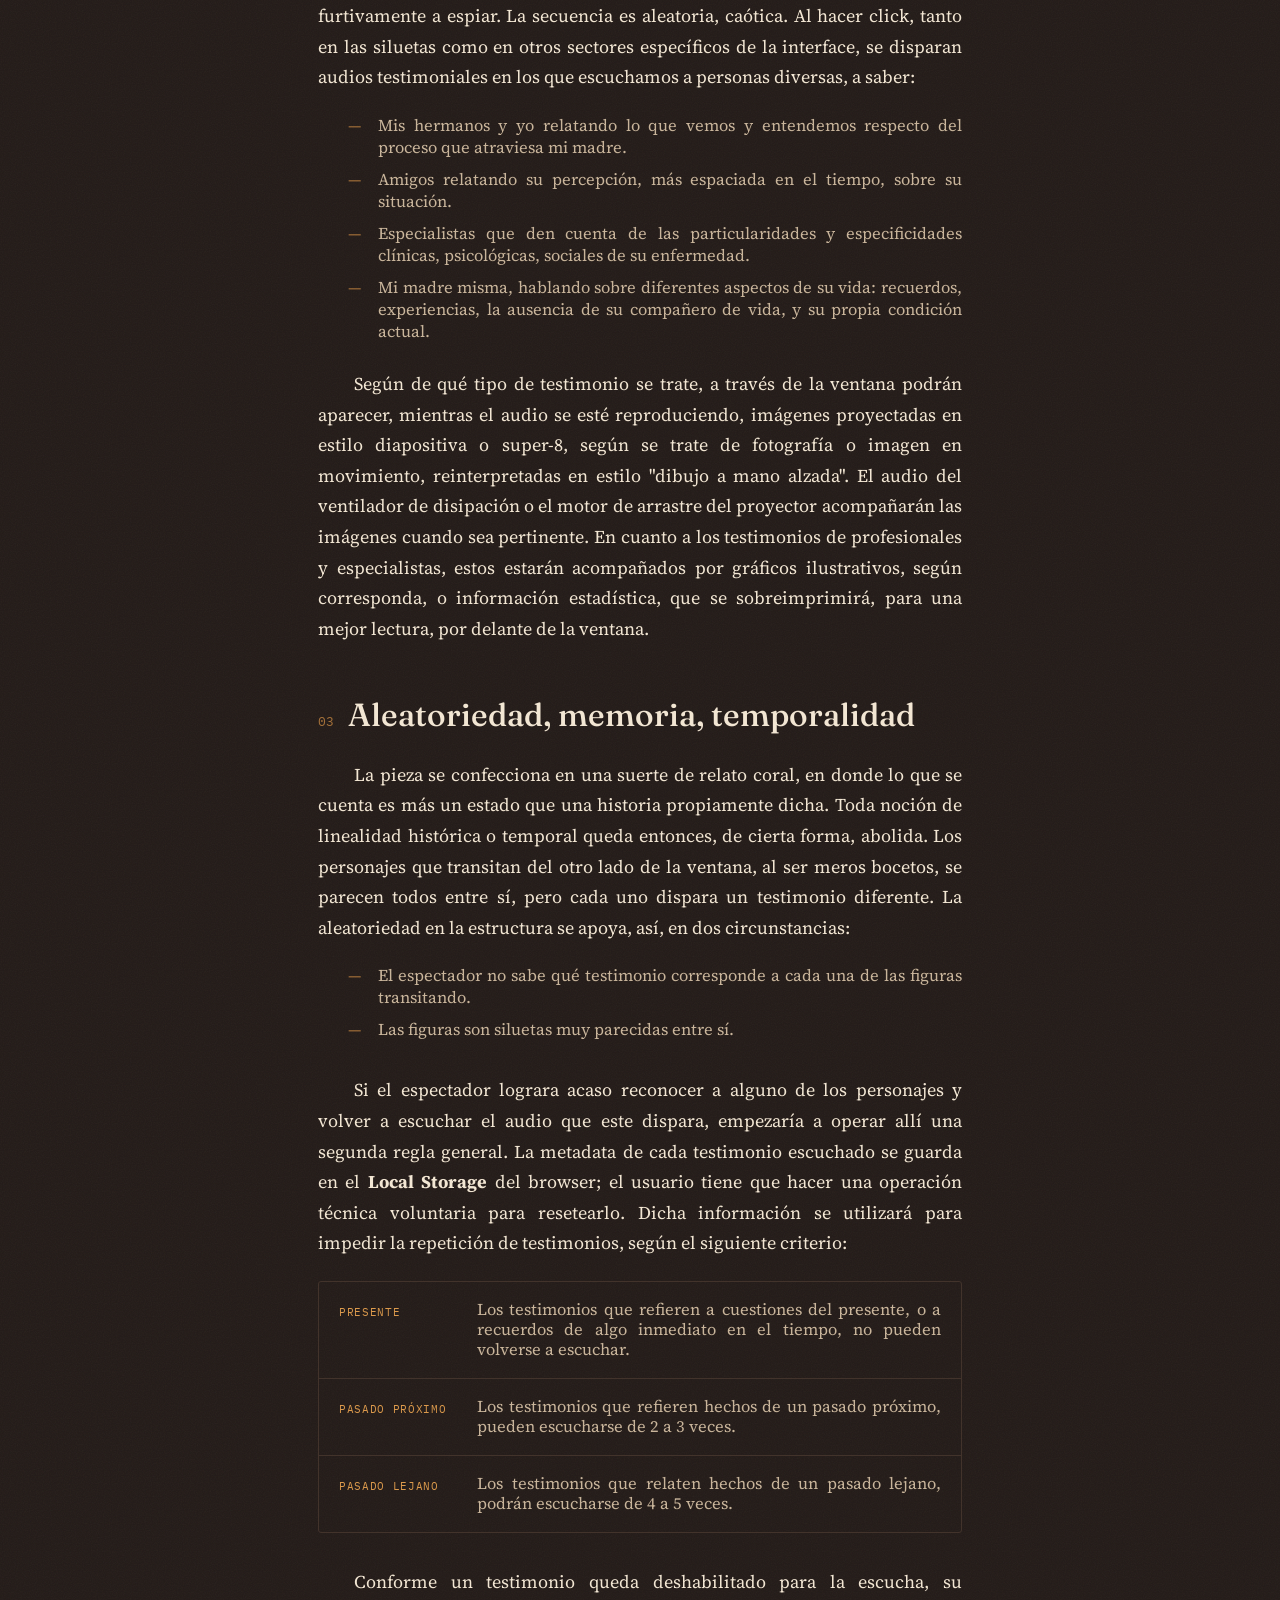
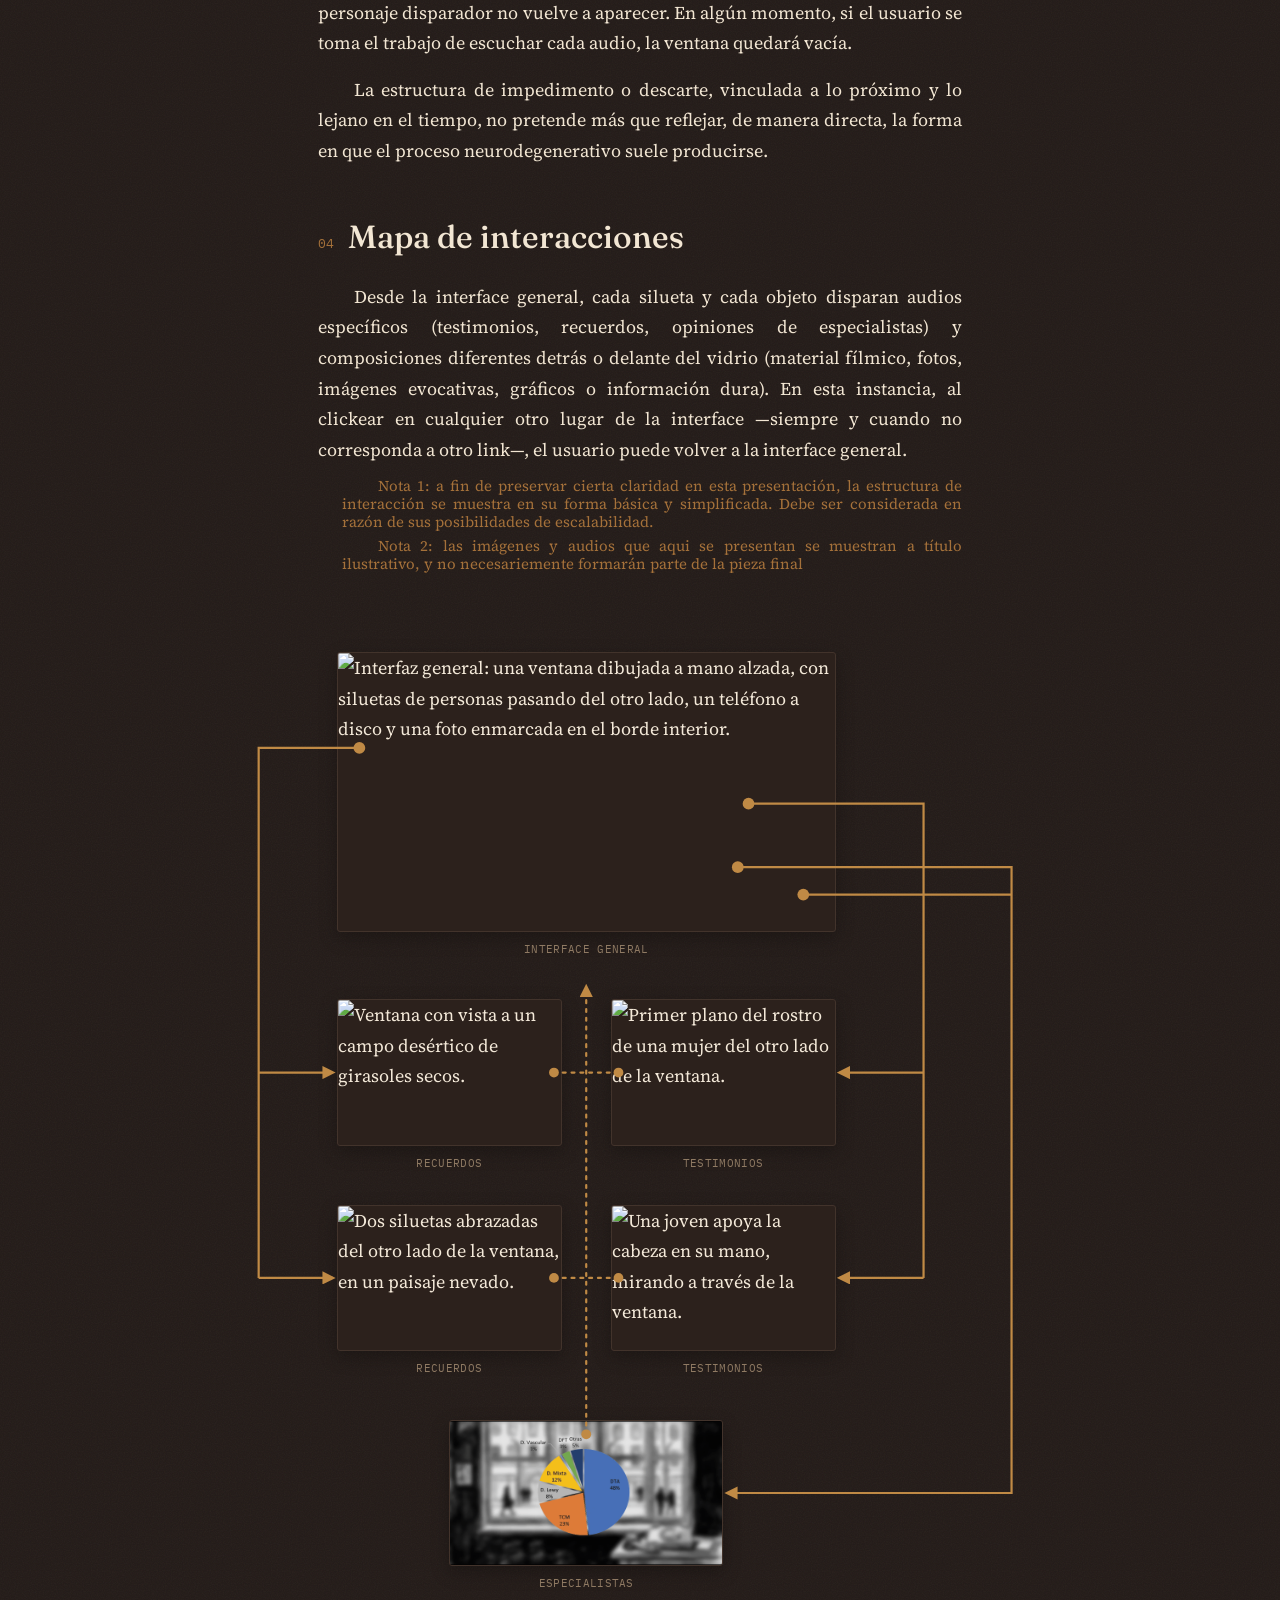
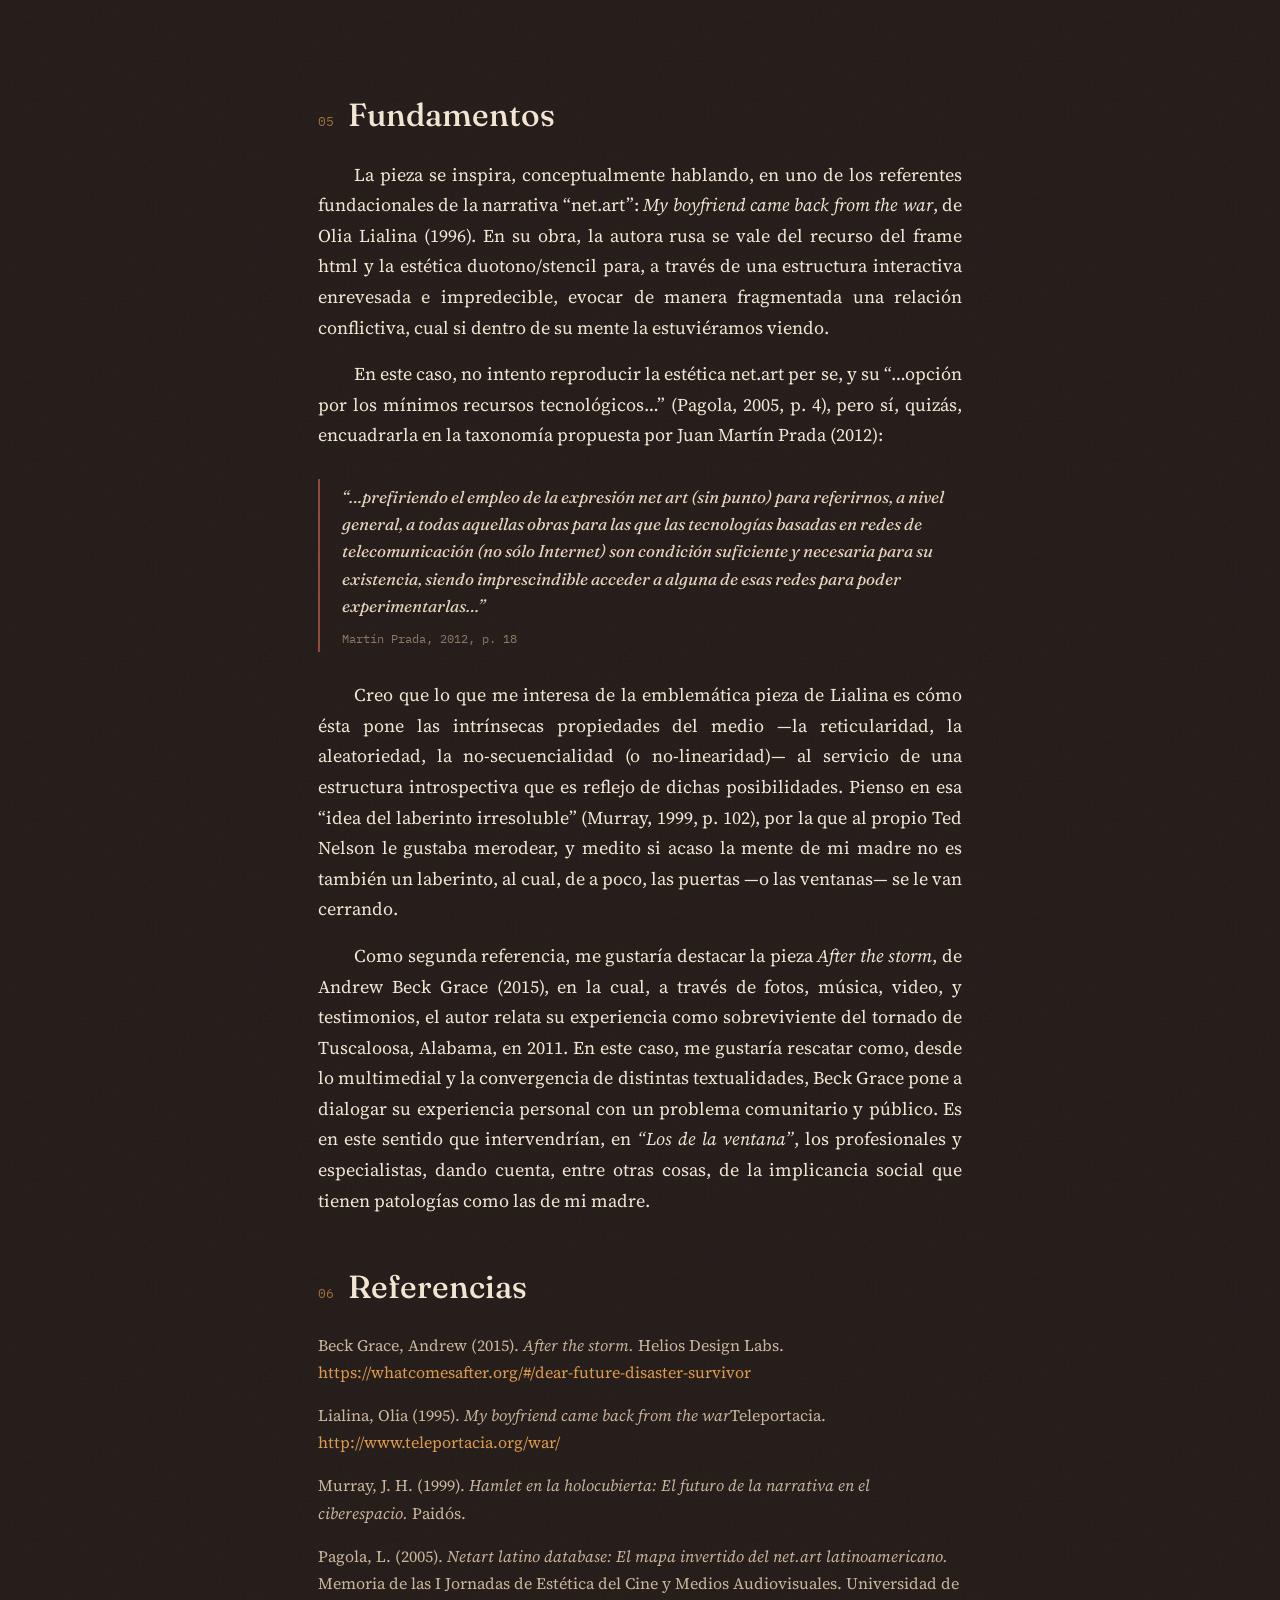
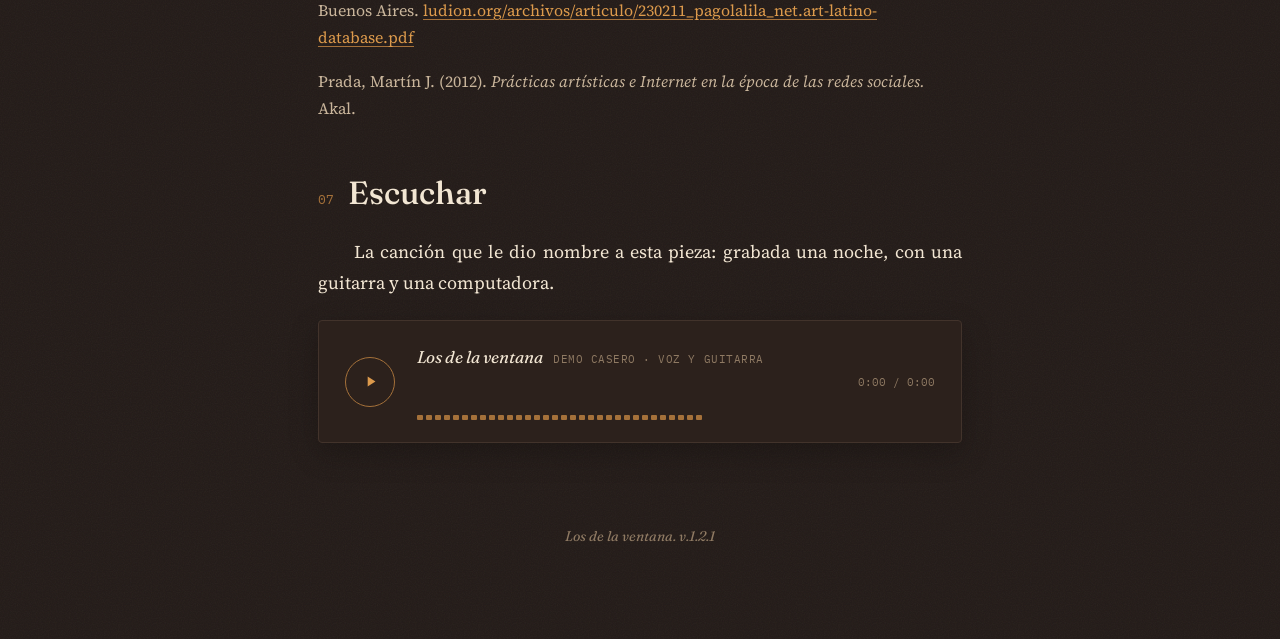
==== commit a9c08d50: "cambios en el testo de diagramacion" ====
--- a/index.html
+++ b/index.html
@@ -70,7 +70,7 @@
 
   <section>
     <h2 class="head"><span class="num">04</span> Mapa de interacciones</h2>
-    <p class="gallery-intro">Desde la interface general, cada silueta y cada objeto disparan audios específicos (testimonios, recuerdos, opiniones de especialistas) y composiciones diferentes detrás o delante del vidrio (material fílmico, fotos, imágenes evocativas, gráficos e información dura).</p>
+    <p class="gallery-intro">Desde la interface general, cada silueta y cada objeto disparan audios específicos (testimonios, recuerdos, opiniones de especialistas) y composiciones diferentes detrás o delante del vidrio (material fílmico, fotos, imágenes evocativas, gráficos o información dura). En esta instancia, al clickear en cualquier otro lugar de la interface —siempre y cuando no corresponda a otro link—, el usuario puede volver a la interface general.</p>
     <p class="gallery-intro nota">Nota 1: a fin de preservar cierta claridad en esta presentación, la estructura de interacción se muestra en su forma básica y simplificada. Debe ser considerada en razón de sus posibilidades de escalabilidad.</p>
     <p class="gallery-intro nota">Nota 2: las imágenes y audios que aqui se presentan se muestran a título ilustrativo, y no necesariemente formarán parte de la pieza final</p>
     
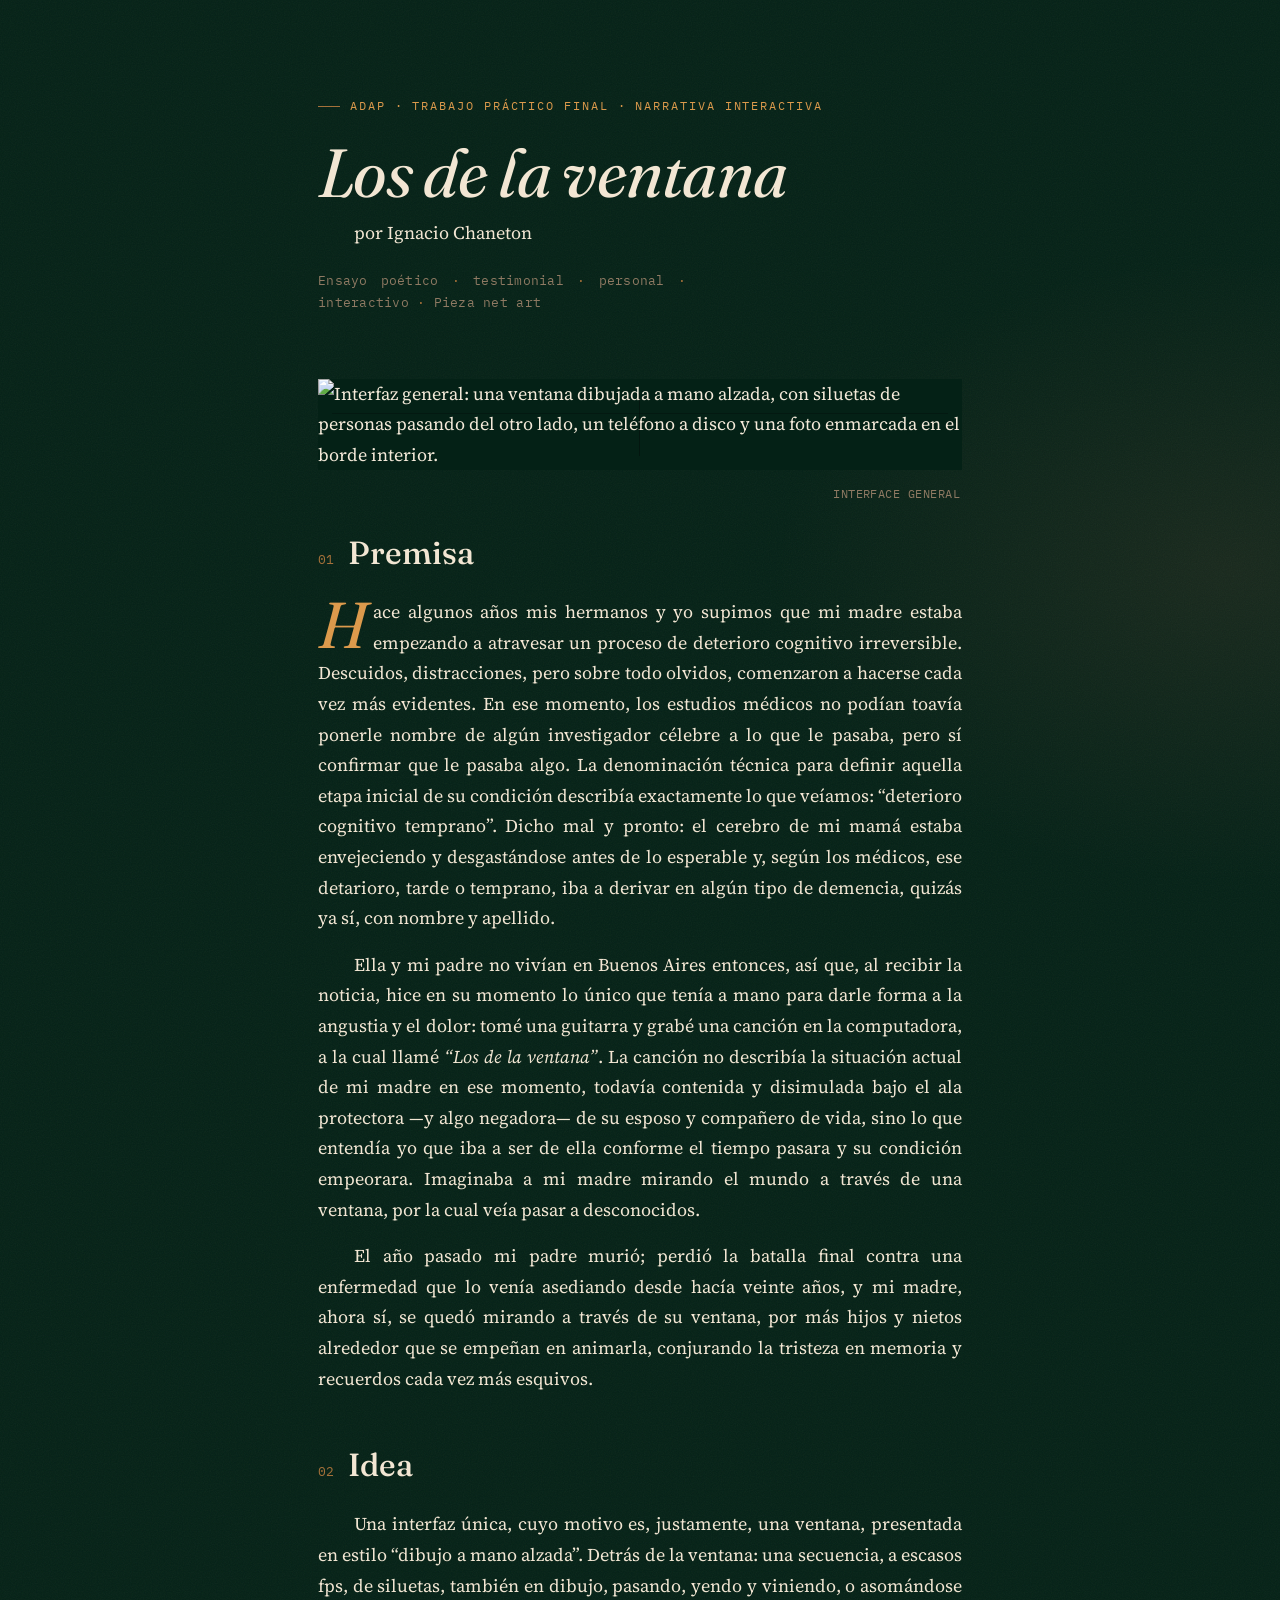
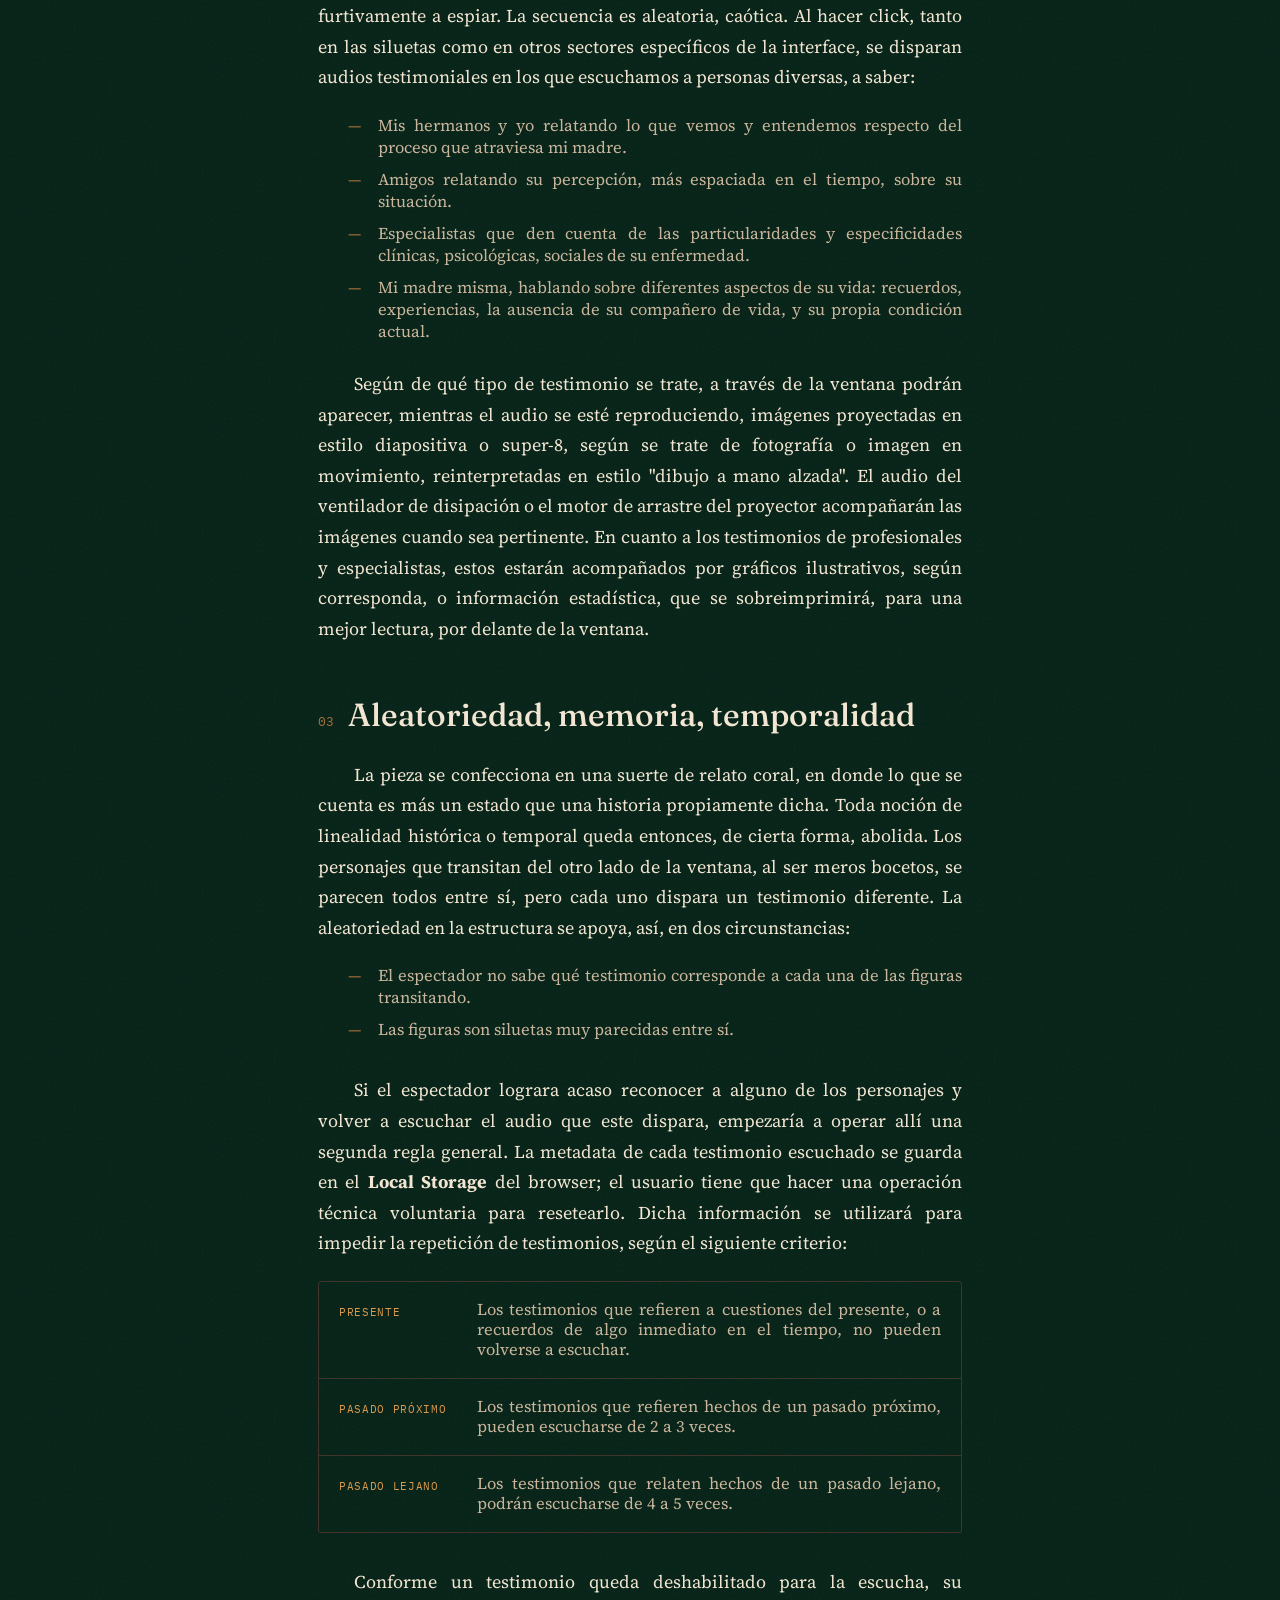
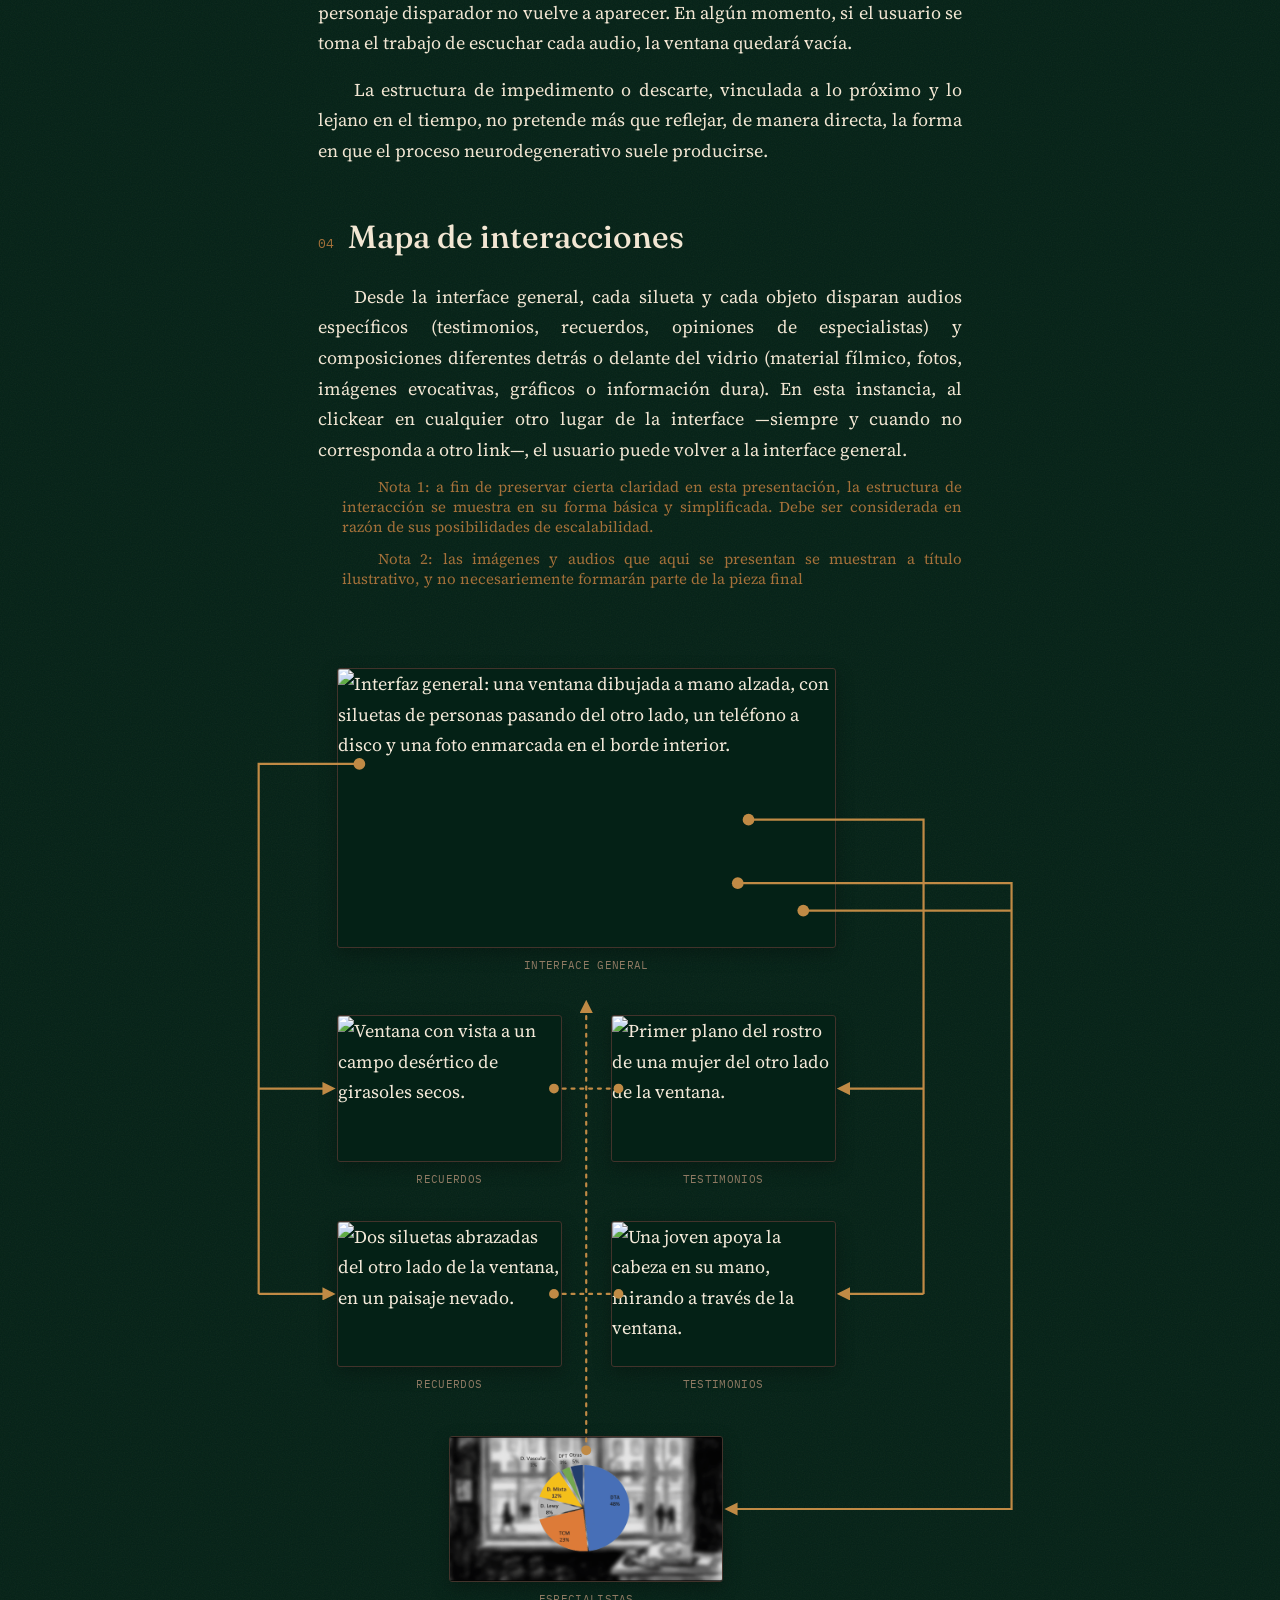
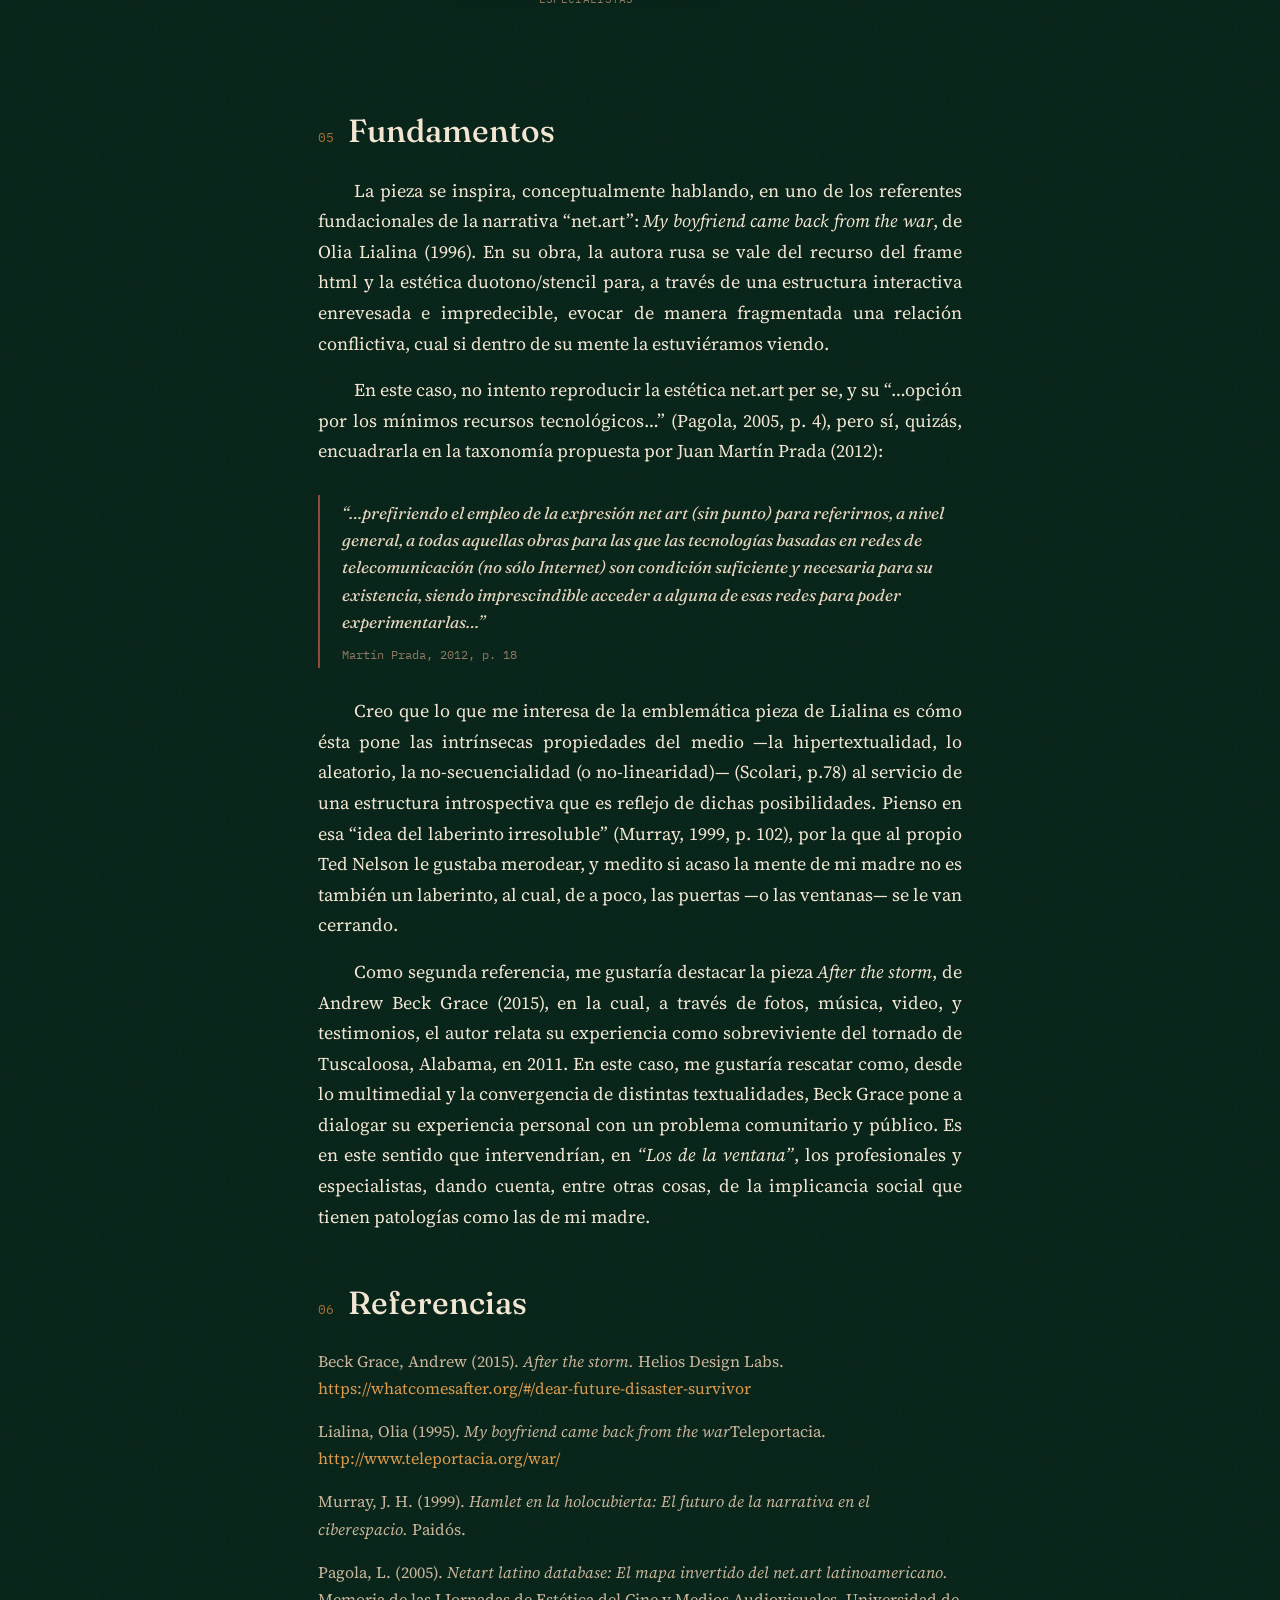
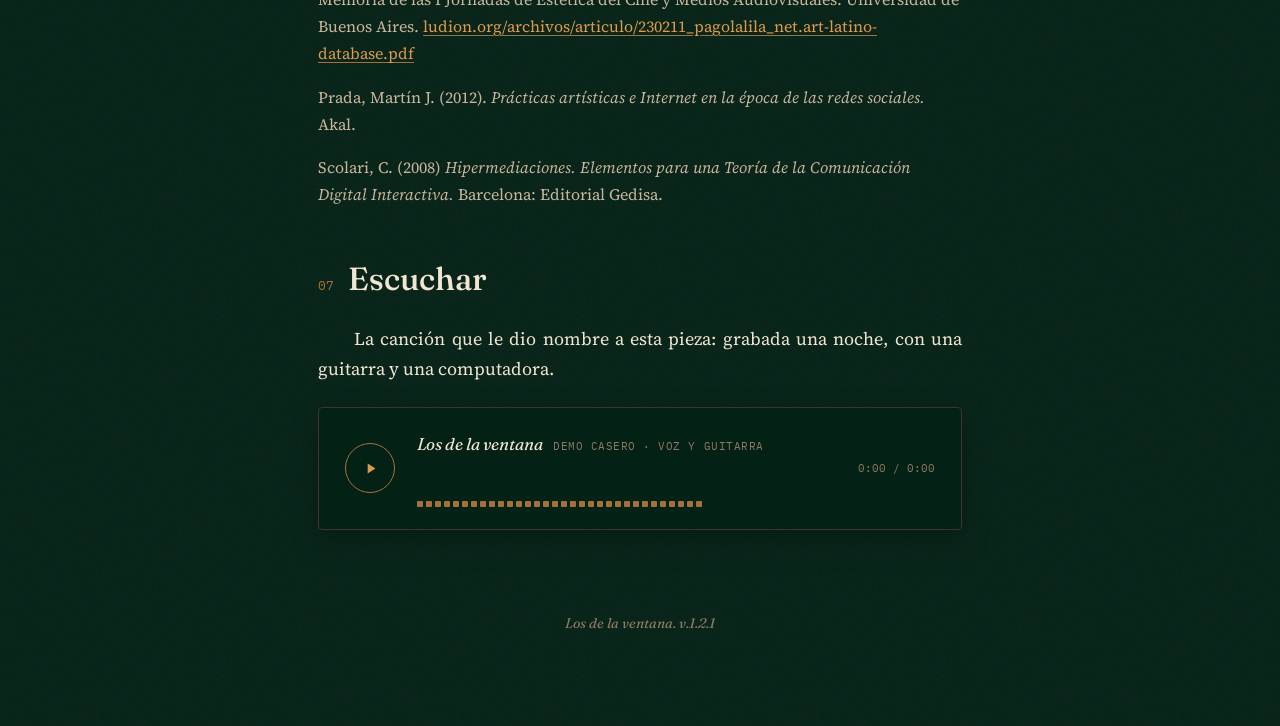
==== commit 3031068e: "Cambios en biblio y otros" ====
--- a/index.html
+++ b/index.html
@@ -161,7 +161,7 @@
       <cite>Martín Prada, 2012, p. 18</cite>
     </blockquote>
 
-    <p>Creo que lo que me interesa de la emblemática pieza de Lialina es cómo ésta pone las intrínsecas propiedades del medio —la reticularidad, la aleatoriedad, la no-secuencialidad (o no-linearidad)— al servicio de una estructura introspectiva que es reflejo de dichas posibilidades. Pienso en esa “idea del laberinto irresoluble” (Murray, 1999, p. 102), por la que al propio Ted Nelson le gustaba merodear, y medito si acaso la mente de mi madre no es también un laberinto, al cual, de a poco, las puertas —o las ventanas— se le van cerrando.</p>
+    <p>Creo que lo que me interesa de la emblemática pieza de Lialina es cómo ésta pone las intrínsecas propiedades del medio —la hipertextualidad, lo aleatorio, la no-secuencialidad (o no-linearidad)—  (Scolari, p.78) al servicio de una estructura introspectiva que es reflejo de dichas posibilidades. Pienso en esa “idea del laberinto irresoluble” (Murray, 1999, p. 102), por la que al propio Ted Nelson le gustaba merodear, y medito si acaso la mente de mi madre no es también un laberinto, al cual, de a poco, las puertas —o las ventanas— se le van cerrando.</p>
 
     <p>Como segunda referencia, me gustaría destacar la pieza <em>After the storm</em>, de Andrew Beck Grace (2015), en la cual, a través de fotos, música, video, y testimonios, el autor relata su experiencia como sobreviviente del tornado de Tuscaloosa, Alabama, en 2011. En este caso, me gustaría rescatar como, desde lo multimedial y la convergencia de distintas textualidades, Beck Grace pone a dialogar su experiencia personal con un problema comunitario y público. Es en este sentido que intervendrían, en <i>“Los de la ventana”</i>, los profesionales y especialistas, dando cuenta, entre otras cosas, de la implicancia social que tienen patologías como las de mi madre.</p>
   </section>
@@ -174,6 +174,7 @@
       <li>Murray, J. H. (1999). <em>Hamlet en la holocubierta: El futuro de la narrativa en el ciberespacio.</em> Paidós.</li>
       <li>Pagola, L. (2005). <em>Netart latino database: El mapa invertido del net.art latinoamericano.</em> Memoria de las I Jornadas de Estética del Cine y Medios Audiovisuales. Universidad de Buenos Aires. <a href="https://ludion.org/archivos/articulo/230211_pagolalila_net.art-latino-database.pdf" target="_blank" rel="noopener">ludion.org/archivos/articulo/230211_pagolalila_net.art-latino-database.pdf</a></li>
       <li>Prada, Martín J. (2012). <em>Prácticas artísticas e Internet en la época de las redes sociales.</em> Akal.</li>
+      <li>Scolari, C. (2008) <em>Hipermediaciones. Elementos para una Teoría de la Comunicación Digital Interactiva. </em>Barcelona: Editorial Gedisa.</li>
       
     </ul>
   </section>
--- a/style.css
+++ b/style.css
@@ -1,6 +1,6 @@
 :root{
-    --bg:#221a17;
-    --bg-raised:#2c211c;
+    --bg: #042116;
+    --bg-raised:#042116;
     --ink:#f2e6d3;
     --ink-dim:#c9b59b;
     --ink-faint:#8f7a63;
@@ -255,10 +255,10 @@
     color:var(--brass-dim);
     font-size: smaller;
     margin-left: 24px;
-    margin-bottom: 12px;
+    margin-bottom: 18px;
     text-align: justify;
     
-    line-height: 18px;
+    line-height: 20px;
   
   }
   .gallery{
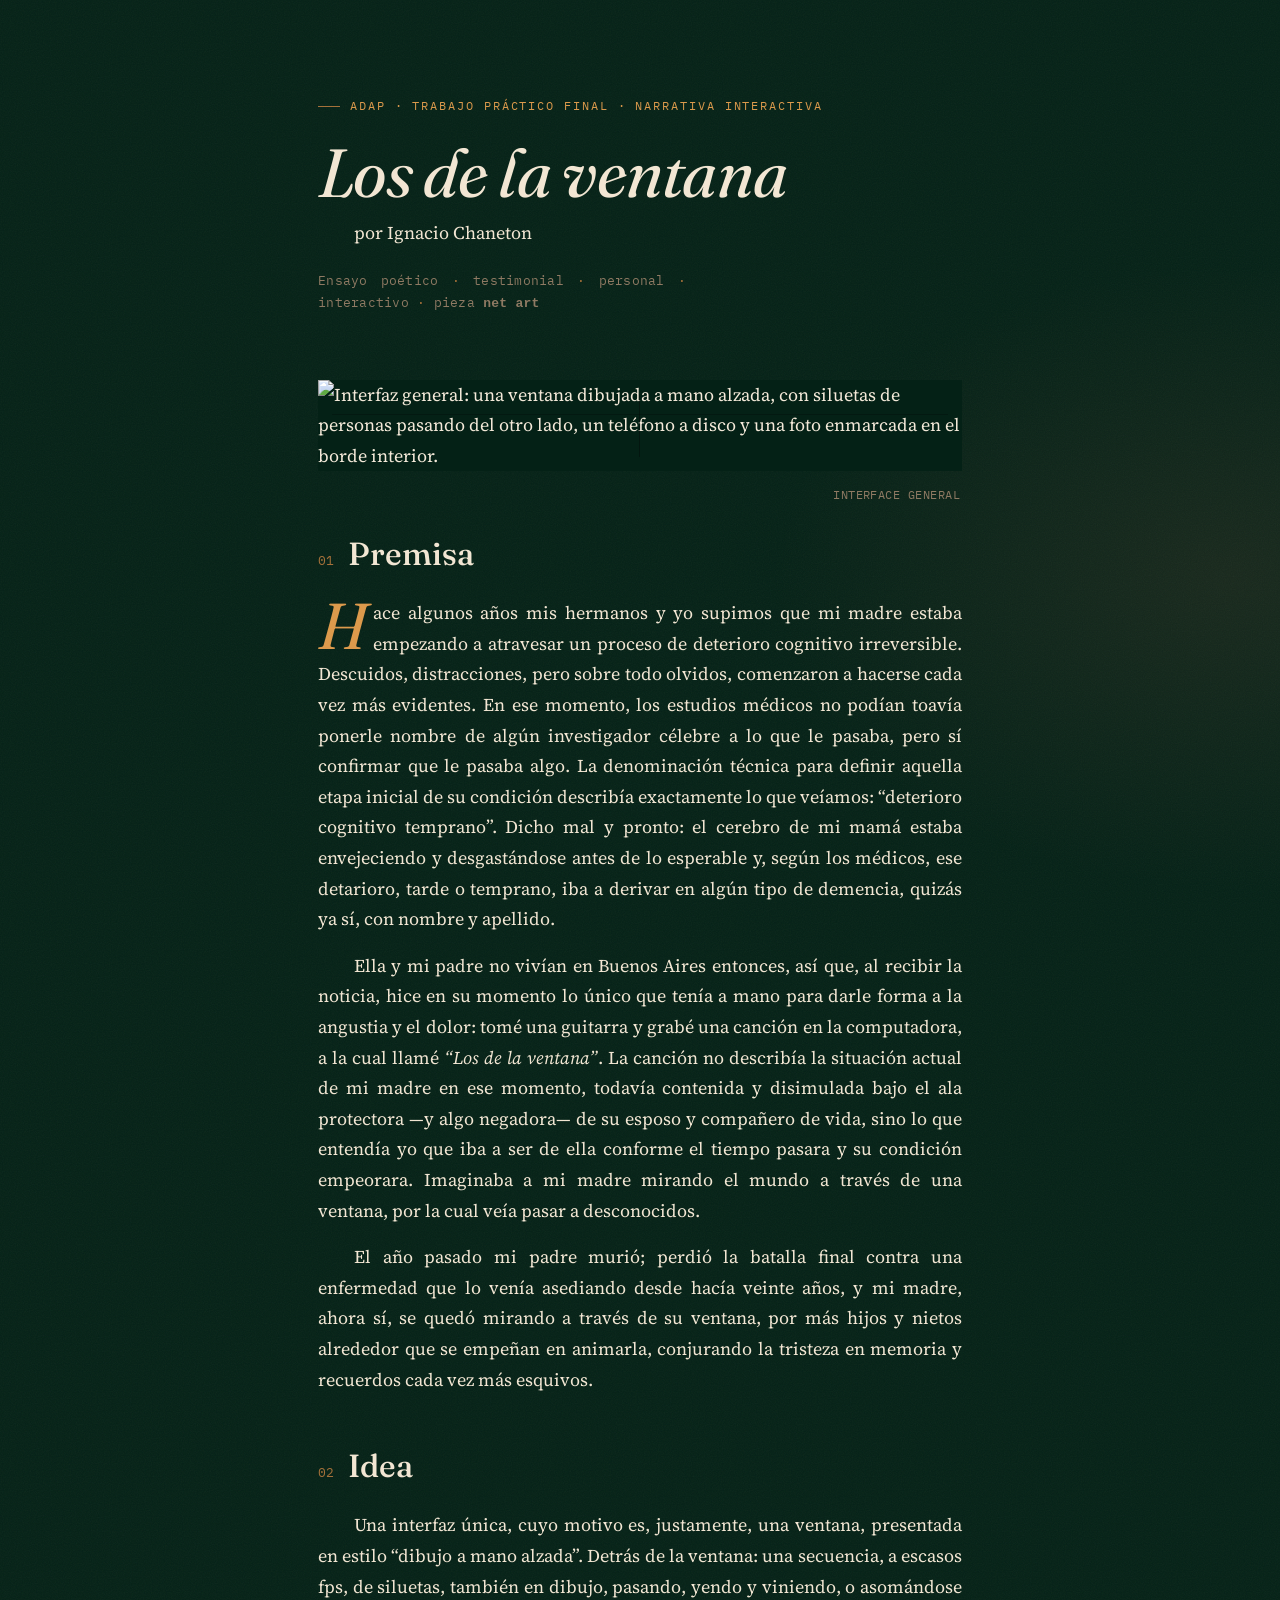
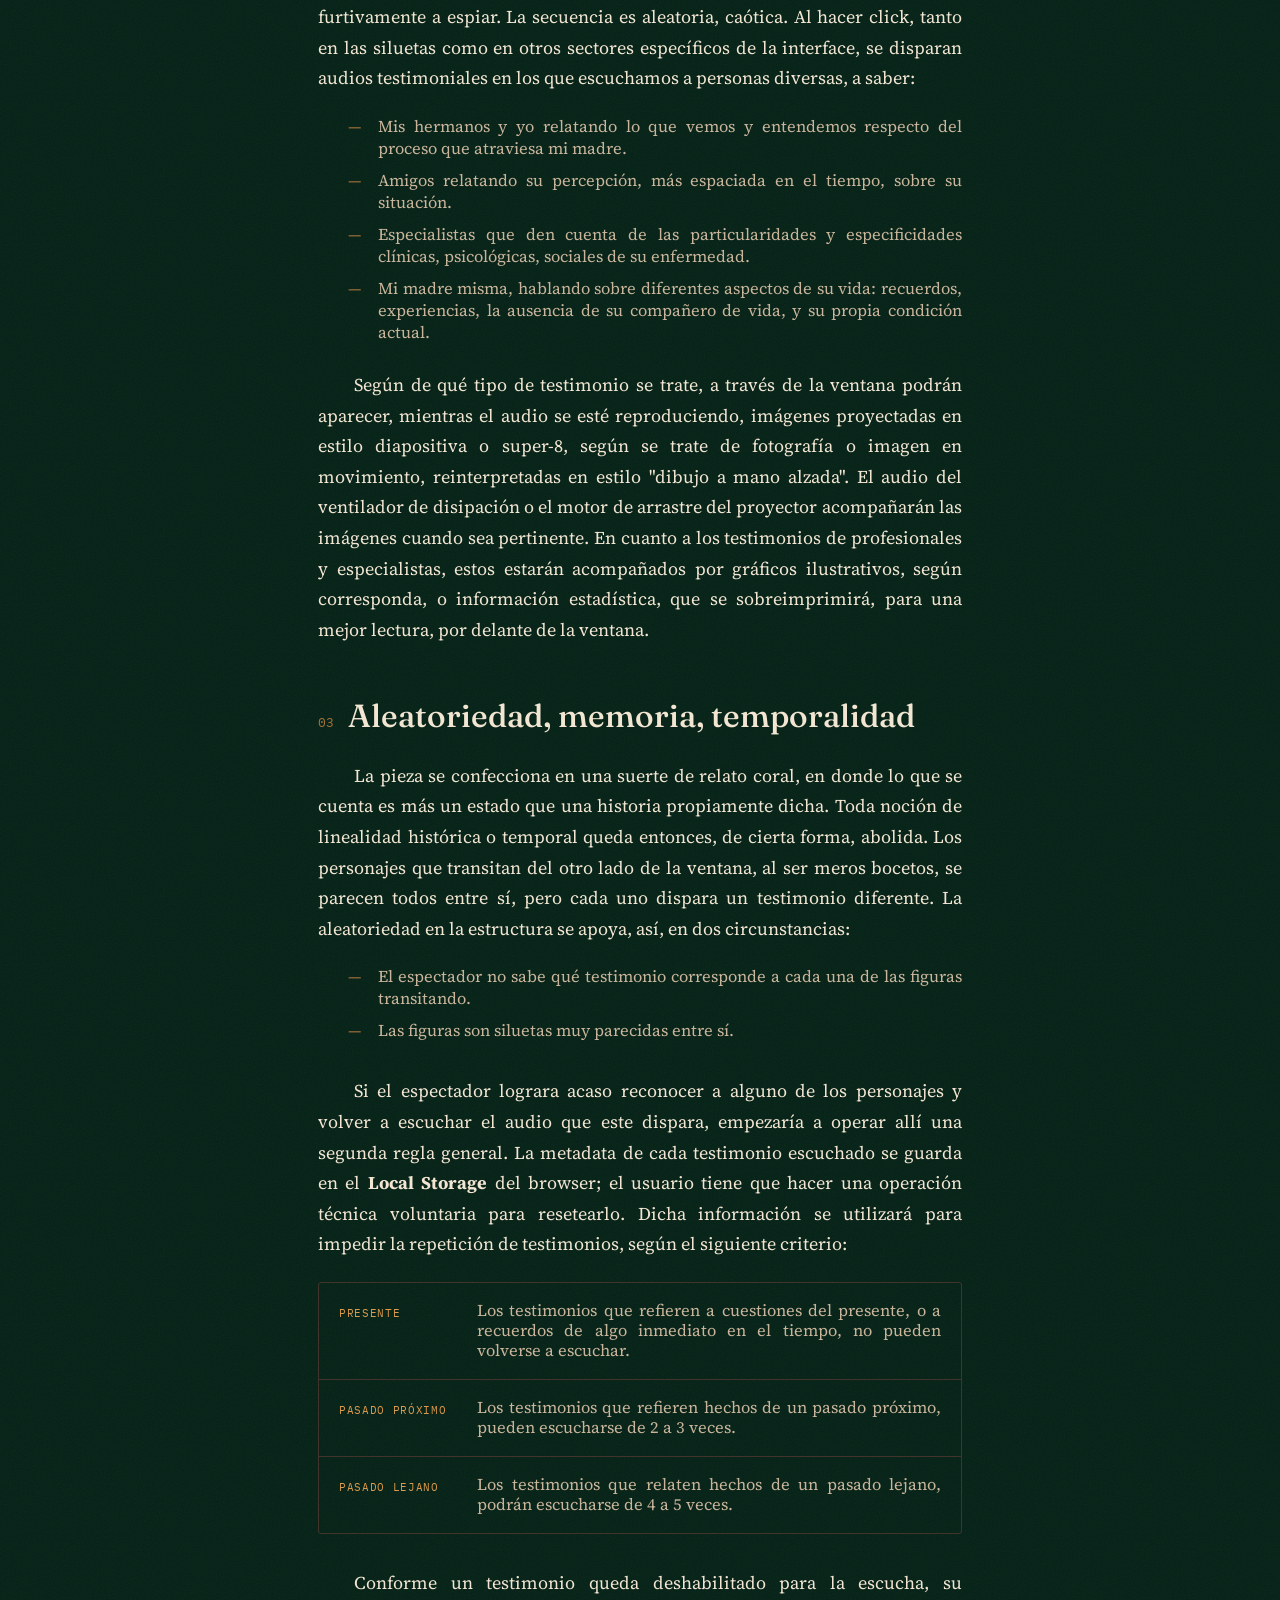
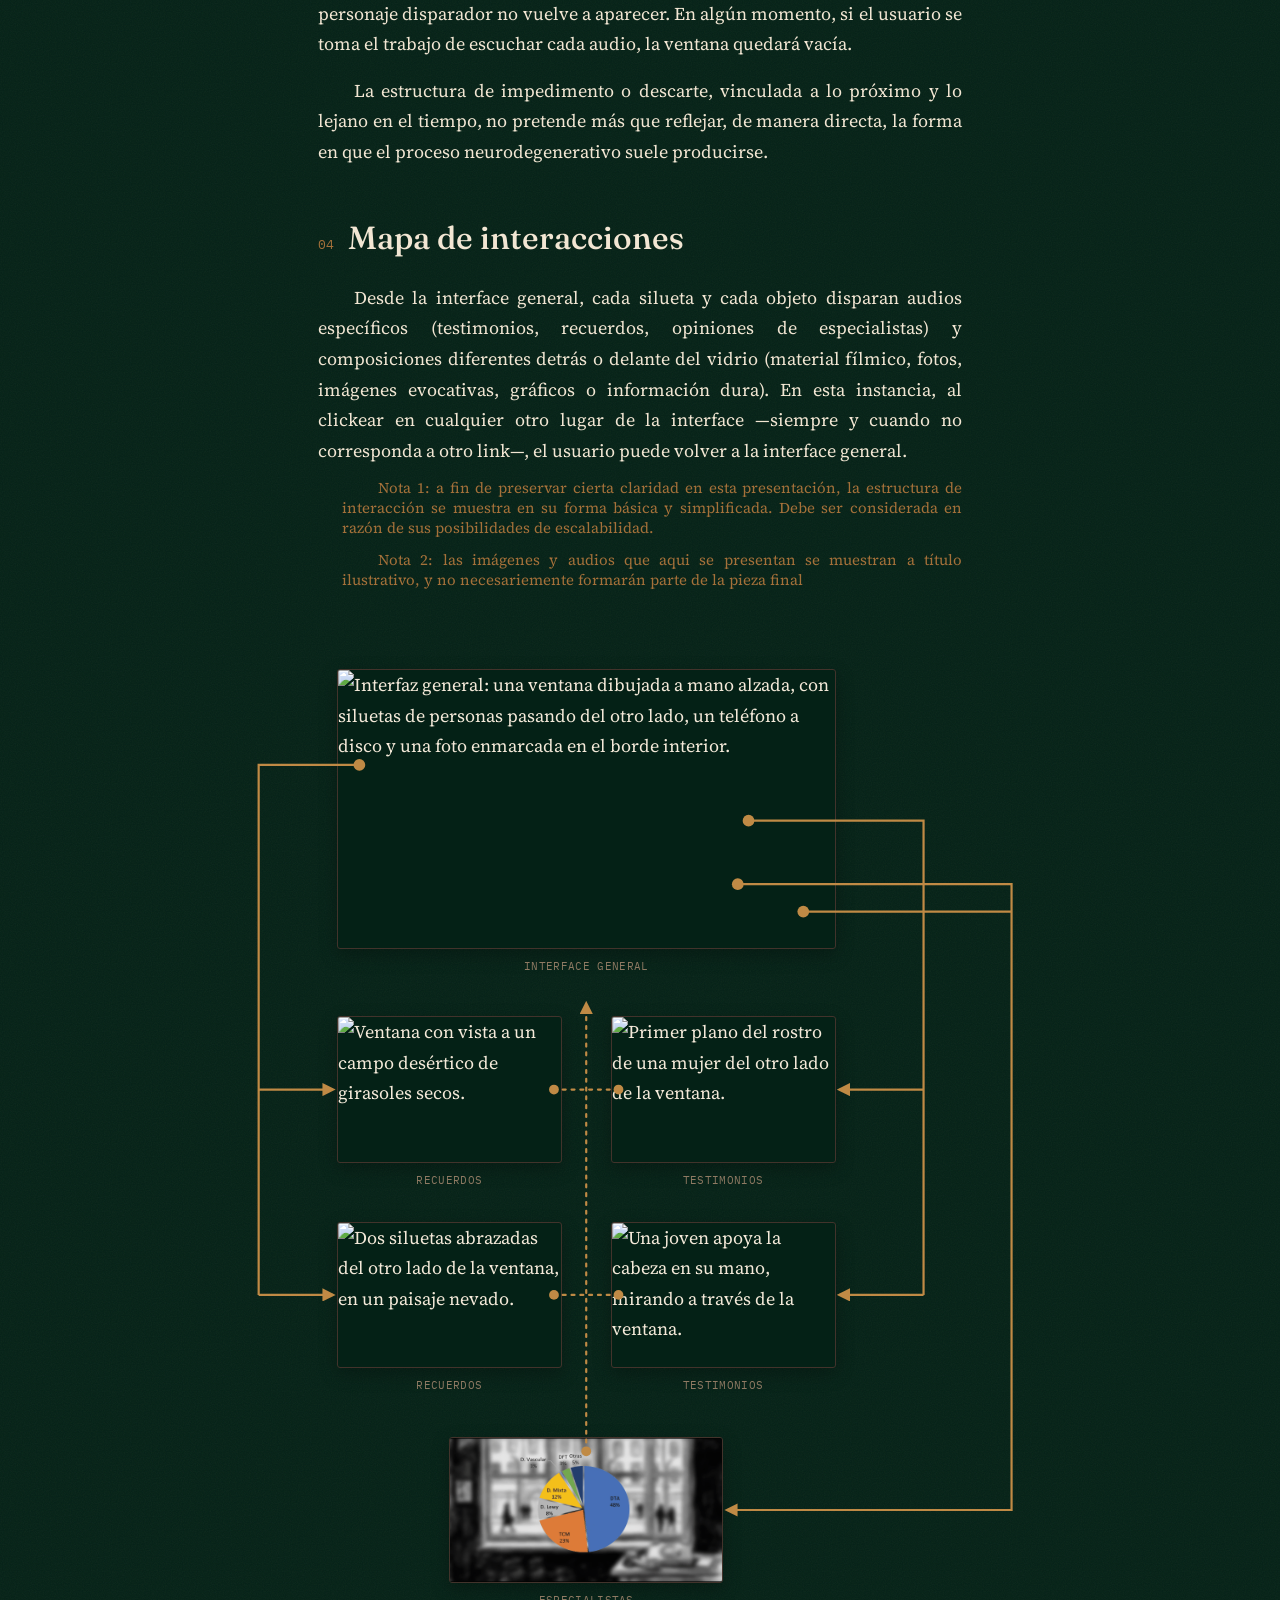
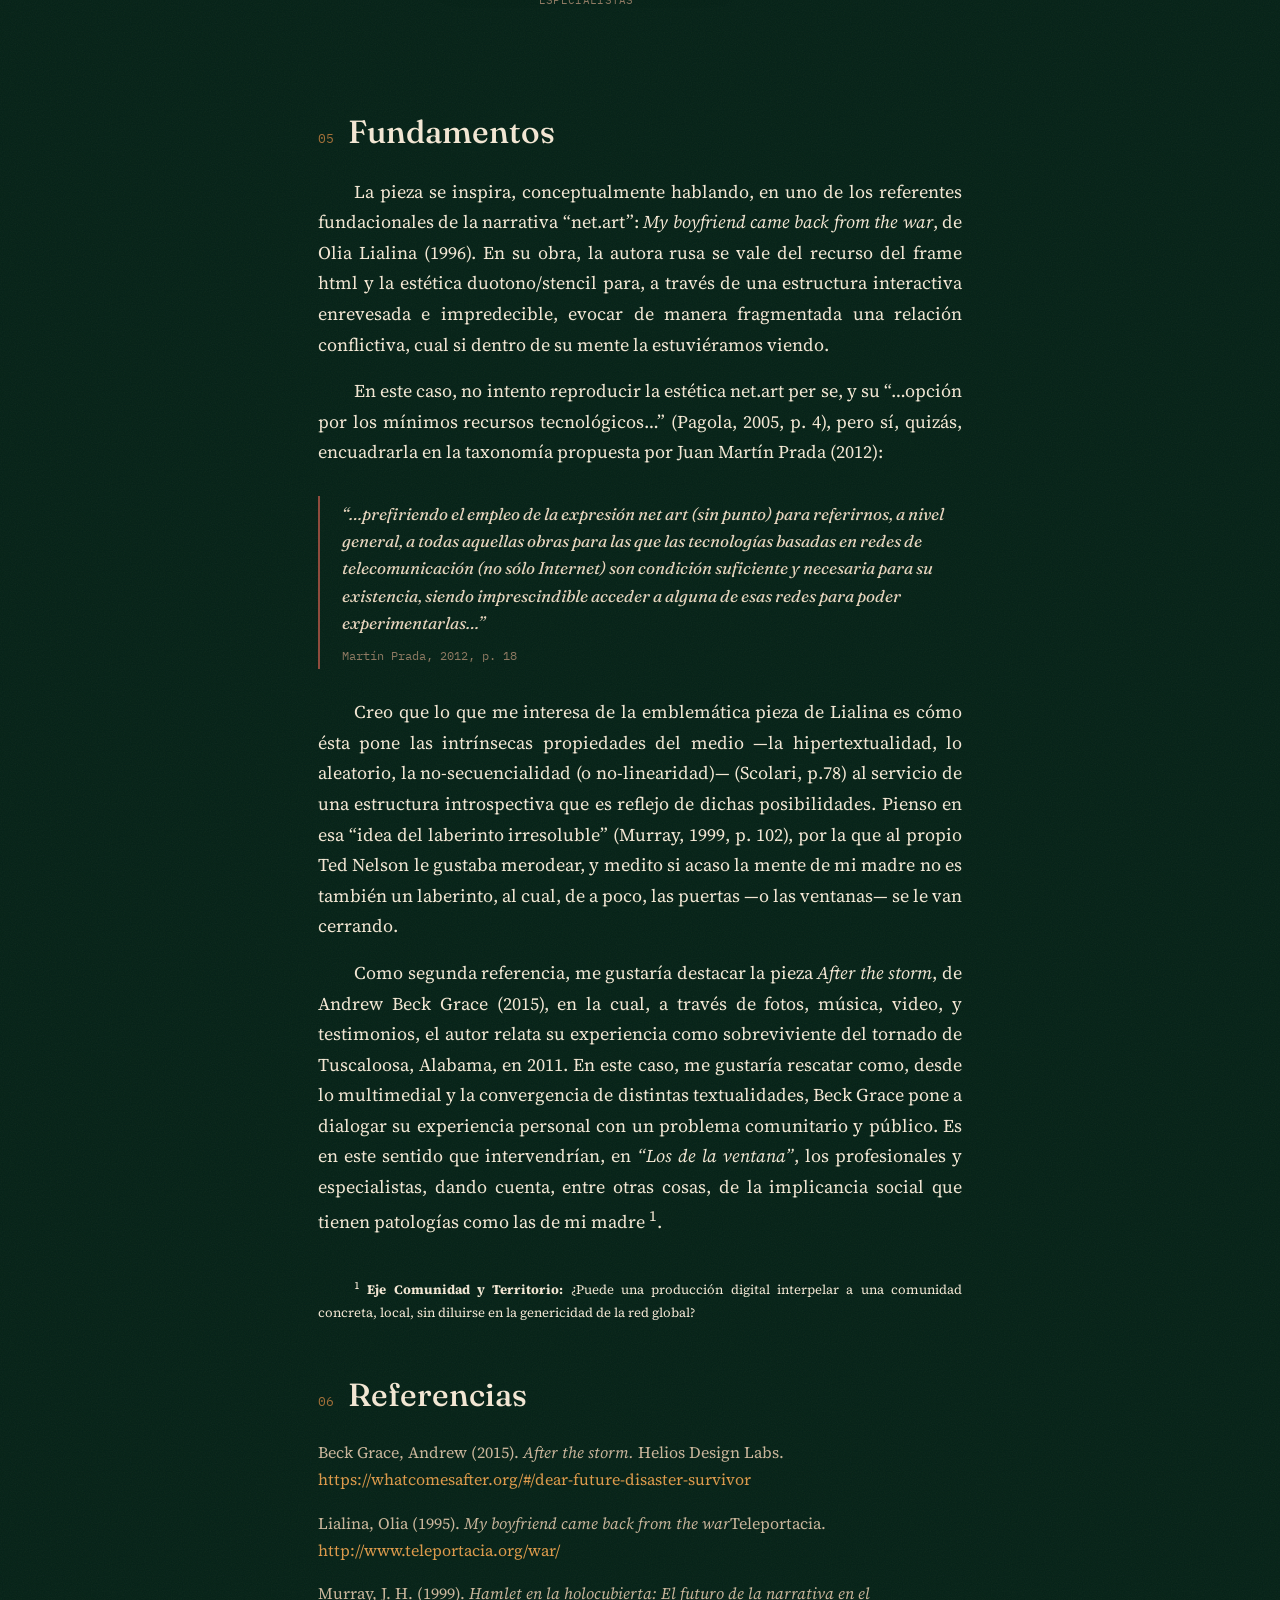
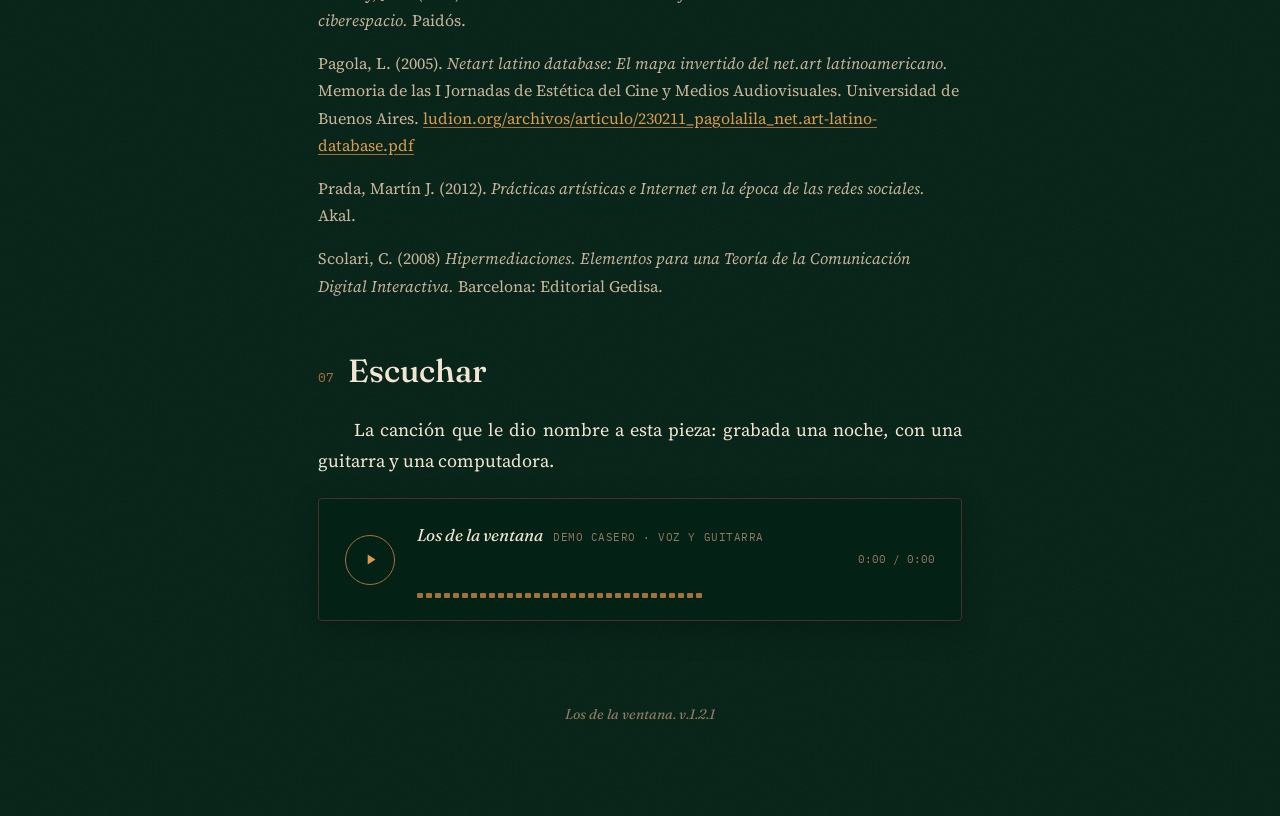
==== commit 9facabbf: "super indice con aclaracion del eje tematico" ====
--- a/index.html
+++ b/index.html
@@ -18,7 +18,7 @@
     <h1 class="title">Los de la ventana</h1>
     <p>por Ignacio Chaneton</p>
     <p class="tagline">
-      <span>Ensayo poético</span><span>testimonial</span><span>personal</span><span>interactivo</span><span>Pieza net art</span>
+      <span>Ensayo poético</span><span>testimonial</span><span>personal</span><span>interactivo</span><span>pieza <b>net art</b></span>
     </p>
 
     <figure class="window-frame">
@@ -163,7 +163,8 @@
 
     <p>Creo que lo que me interesa de la emblemática pieza de Lialina es cómo ésta pone las intrínsecas propiedades del medio —la hipertextualidad, lo aleatorio, la no-secuencialidad (o no-linearidad)—  (Scolari, p.78) al servicio de una estructura introspectiva que es reflejo de dichas posibilidades. Pienso en esa “idea del laberinto irresoluble” (Murray, 1999, p. 102), por la que al propio Ted Nelson le gustaba merodear, y medito si acaso la mente de mi madre no es también un laberinto, al cual, de a poco, las puertas —o las ventanas— se le van cerrando.</p>
 
-    <p>Como segunda referencia, me gustaría destacar la pieza <em>After the storm</em>, de Andrew Beck Grace (2015), en la cual, a través de fotos, música, video, y testimonios, el autor relata su experiencia como sobreviviente del tornado de Tuscaloosa, Alabama, en 2011. En este caso, me gustaría rescatar como, desde lo multimedial y la convergencia de distintas textualidades, Beck Grace pone a dialogar su experiencia personal con un problema comunitario y público. Es en este sentido que intervendrían, en <i>“Los de la ventana”</i>, los profesionales y especialistas, dando cuenta, entre otras cosas, de la implicancia social que tienen patologías como las de mi madre.</p>
+    <p>Como segunda referencia, me gustaría destacar la pieza <em>After the storm</em>, de Andrew Beck Grace (2015), en la cual, a través de fotos, música, video, y testimonios, el autor relata su experiencia como sobreviviente del tornado de Tuscaloosa, Alabama, en 2011. En este caso, me gustaría rescatar como, desde lo multimedial y la convergencia de distintas textualidades, Beck Grace pone a dialogar su experiencia personal con un problema comunitario y público. Es en este sentido que intervendrían, en <i>“Los de la ventana”</i>, los profesionales y especialistas, dando cuenta, entre otras cosas, de la implicancia social que tienen patologías como las de mi madre<sup> 1</sup>.</p>
+    <p class="nota-pie"><sup>1 </sup><b>Eje Comunidad y Territorio:</b> ¿Puede una producción digital interpelar a una comunidad concreta, local, sin diluirse en la genericidad de la red global?</p>
   </section>
 
   <section>
--- a/style.css
+++ b/style.css
@@ -166,6 +166,11 @@
     text-align: justify;
     text-indent: 36px;
   }
+  .nota-pie{
+    margin-top: 40px;
+    font-size: small;
+
+  }
   p:last-child{ margin-bottom:0; }
 
   section p + p{ margin-top:-6px; }
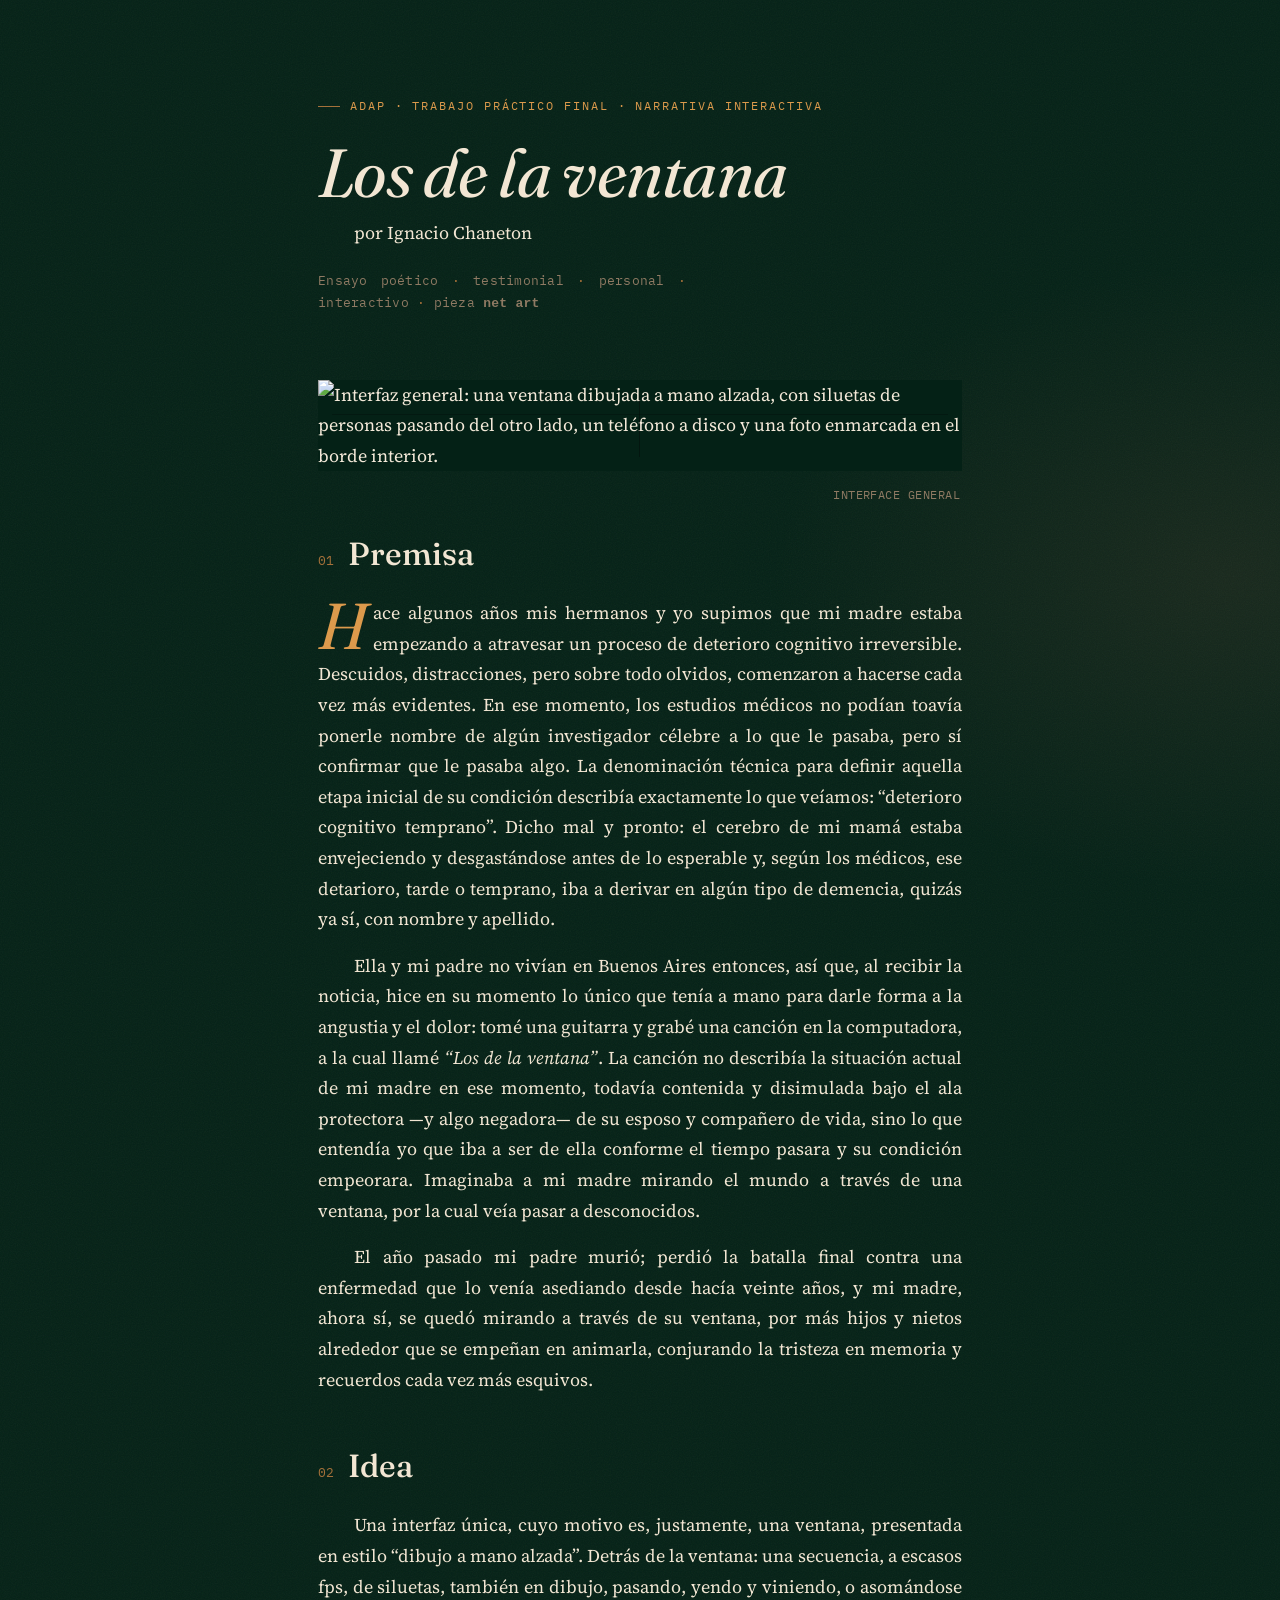
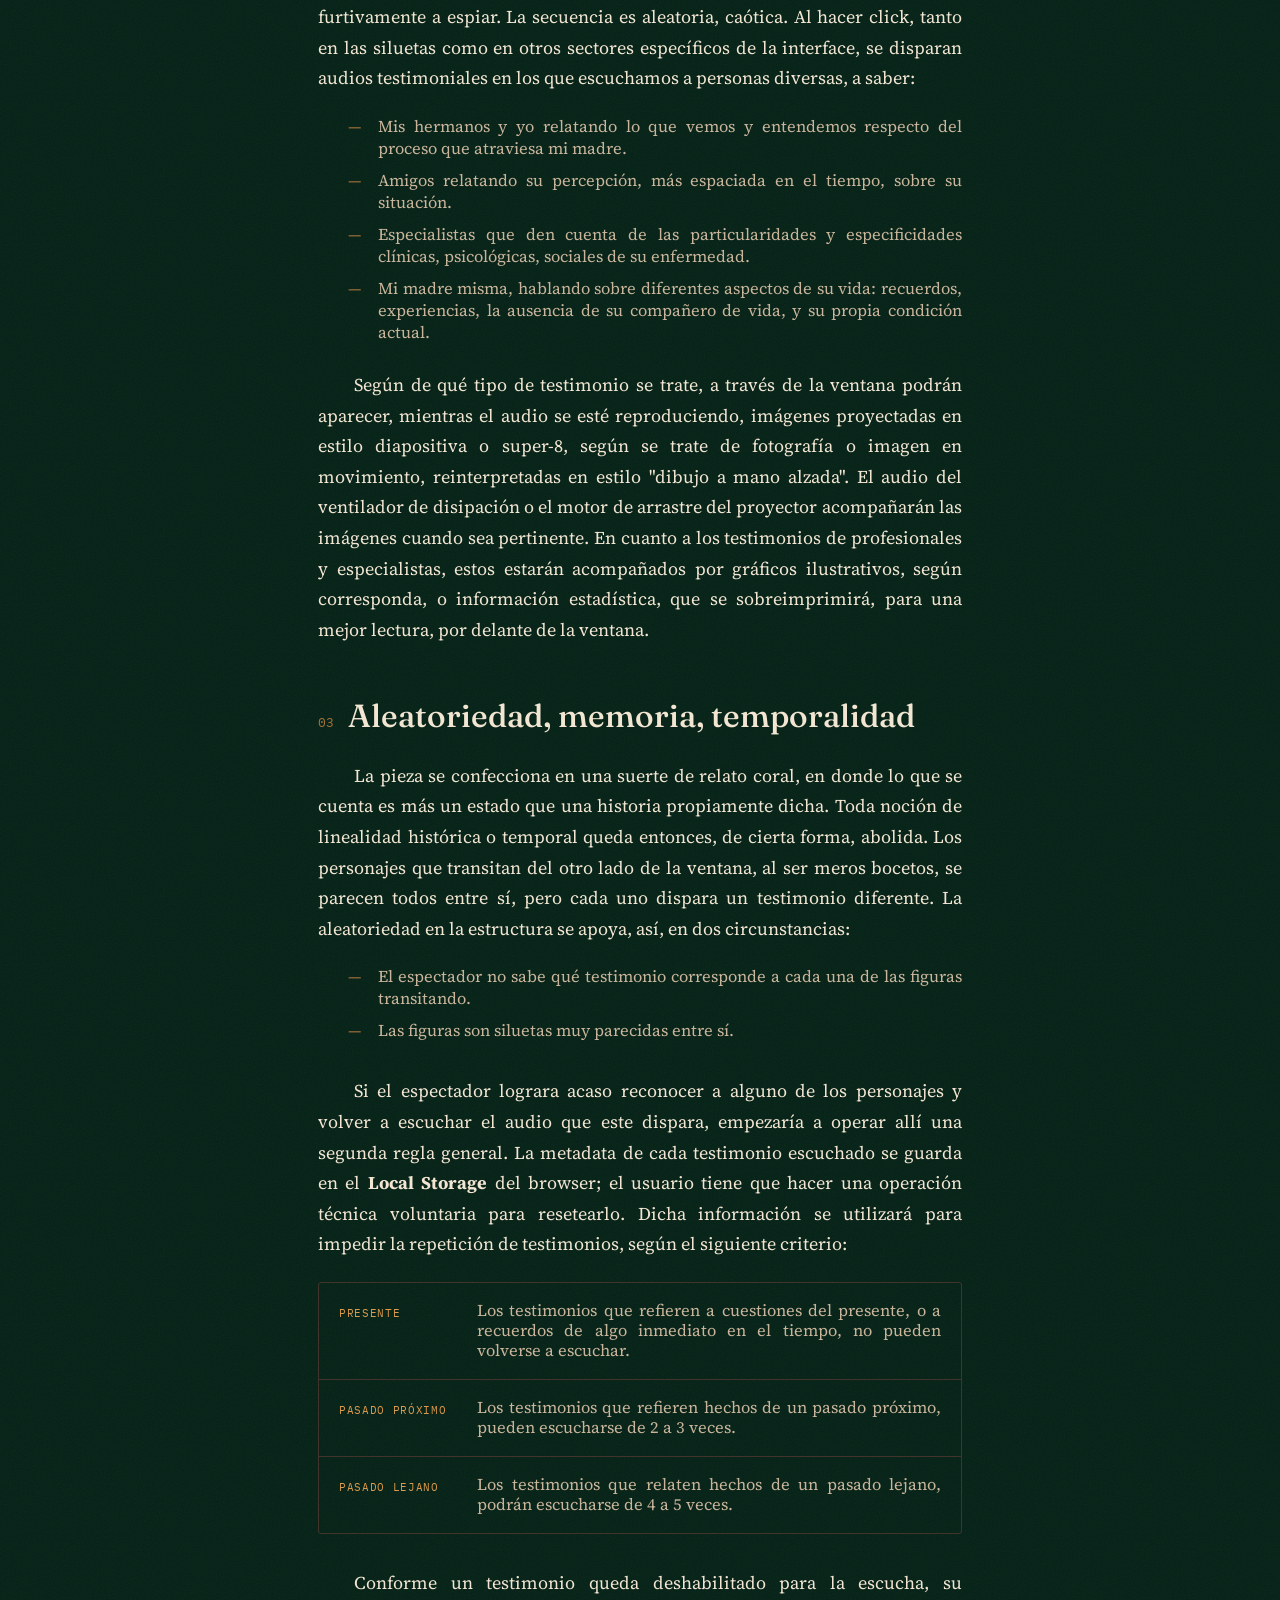
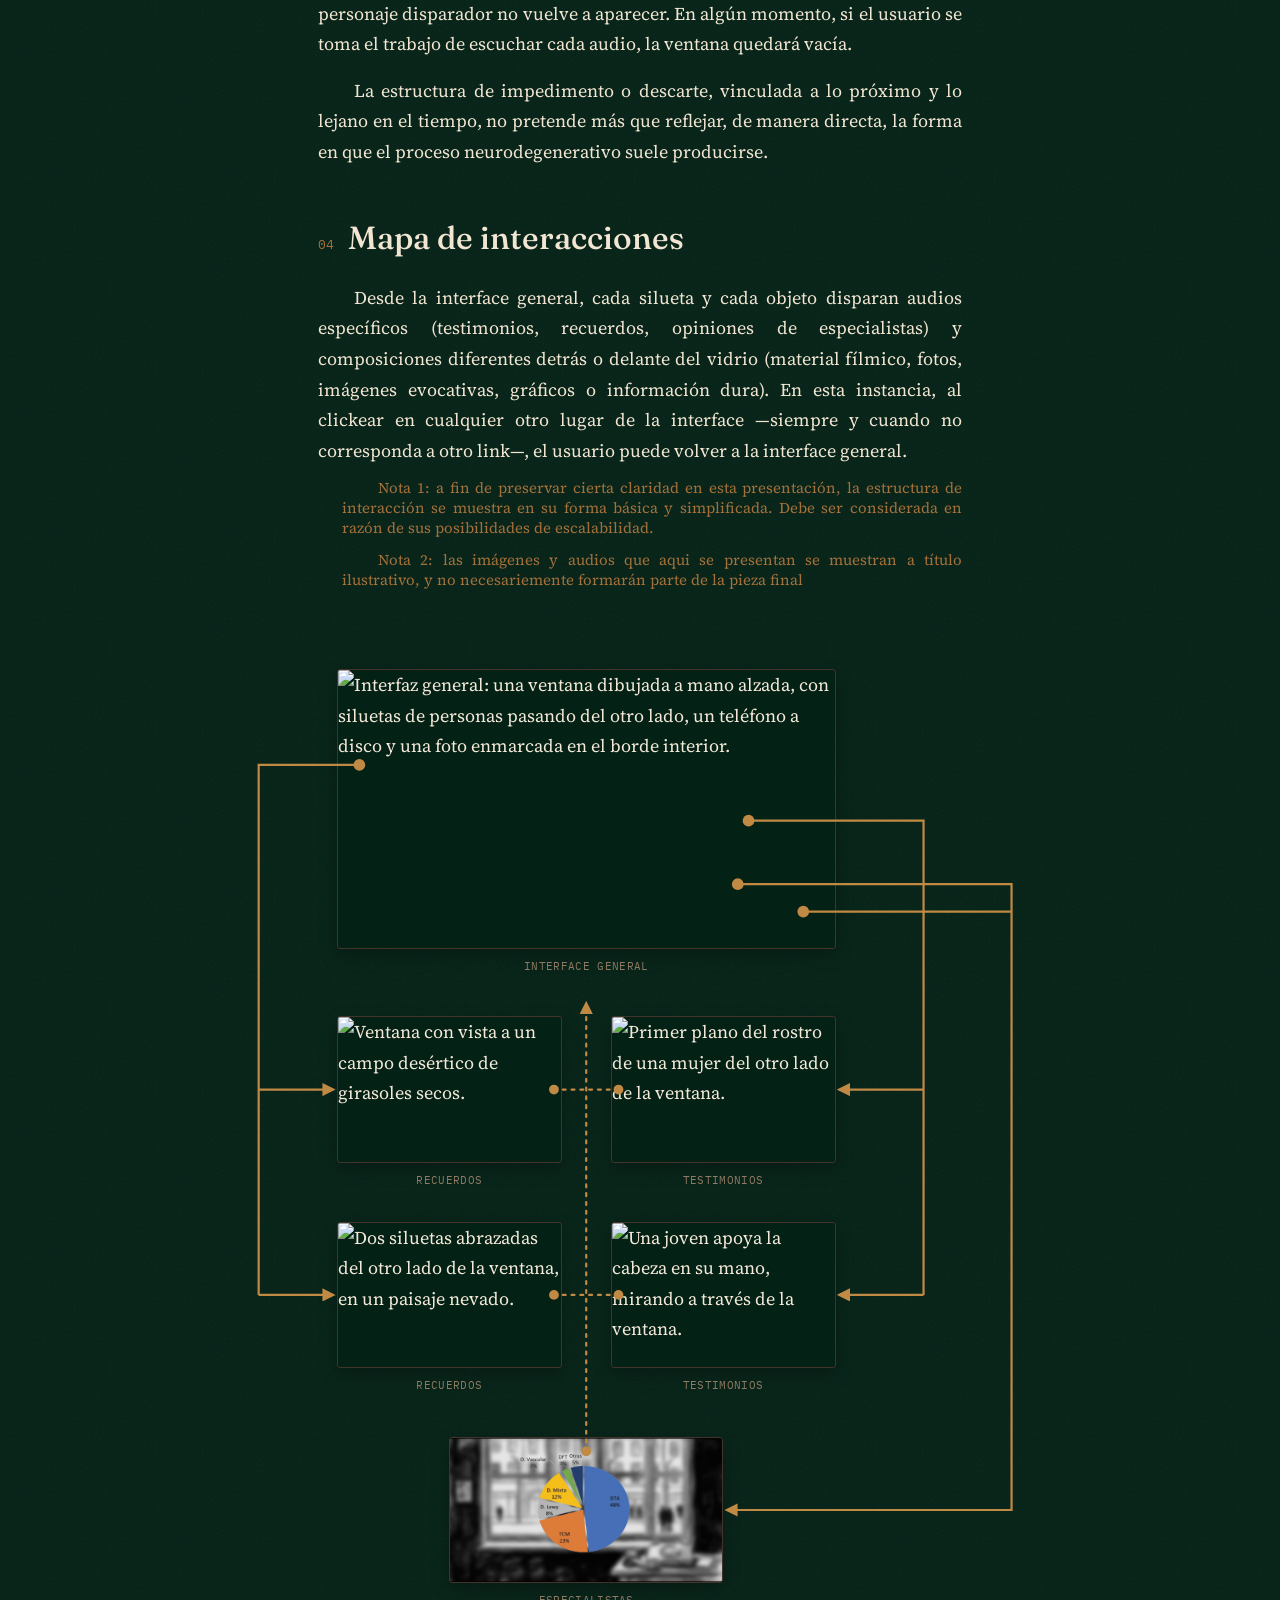
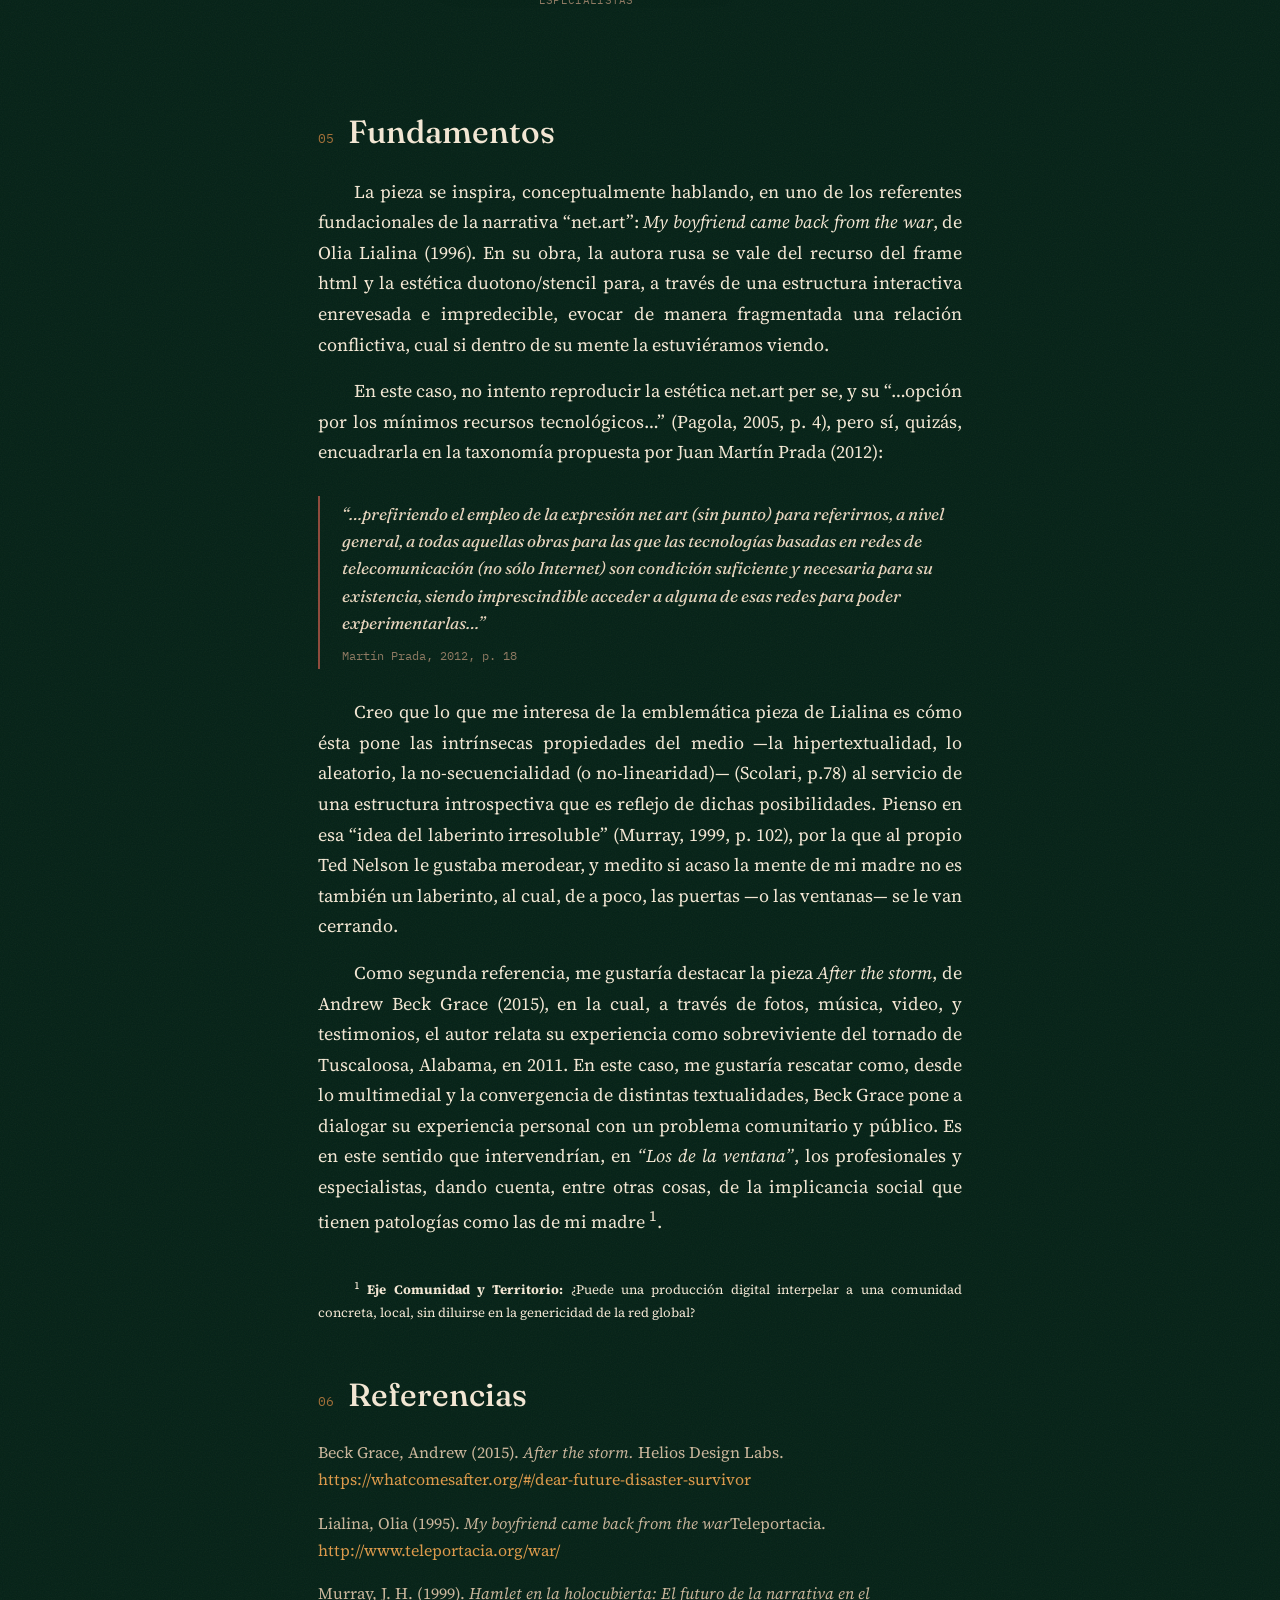
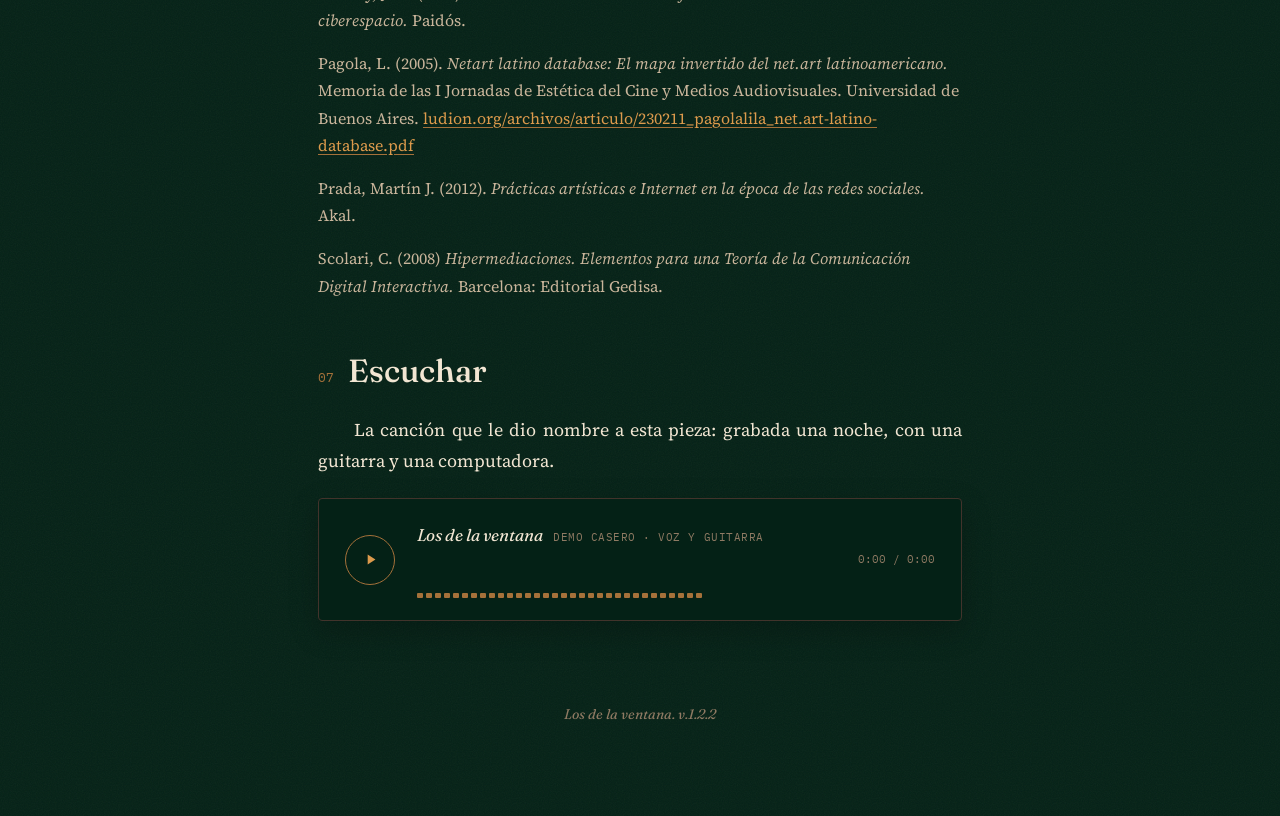
==== commit dee9d43e: "sup" ====
--- a/index.html
+++ b/index.html
@@ -207,7 +207,7 @@
   </section>
 
   <footer>
-    <div class="mark">Los de la ventana. v.1.2.1</div>
+    <div class="mark">Los de la ventana. v.1.2.2</div>
   </footer>
 
 </div>
